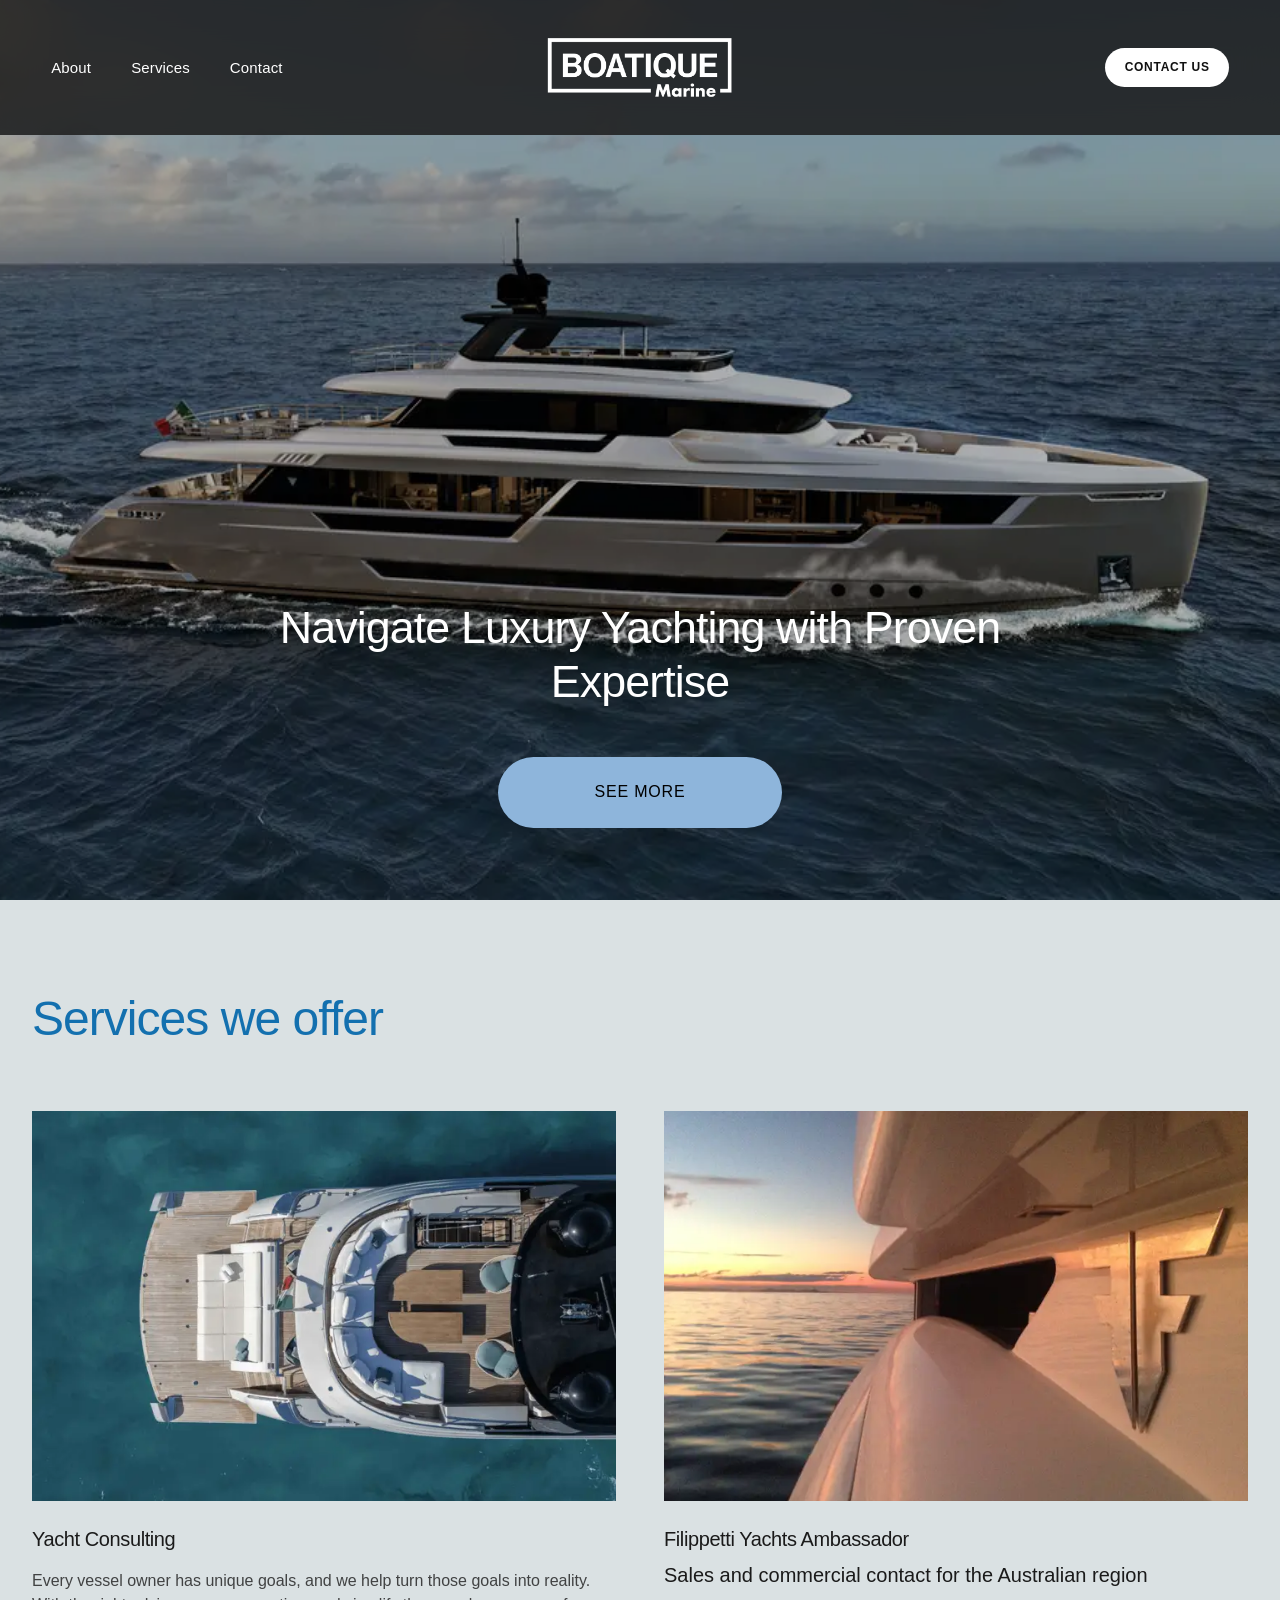
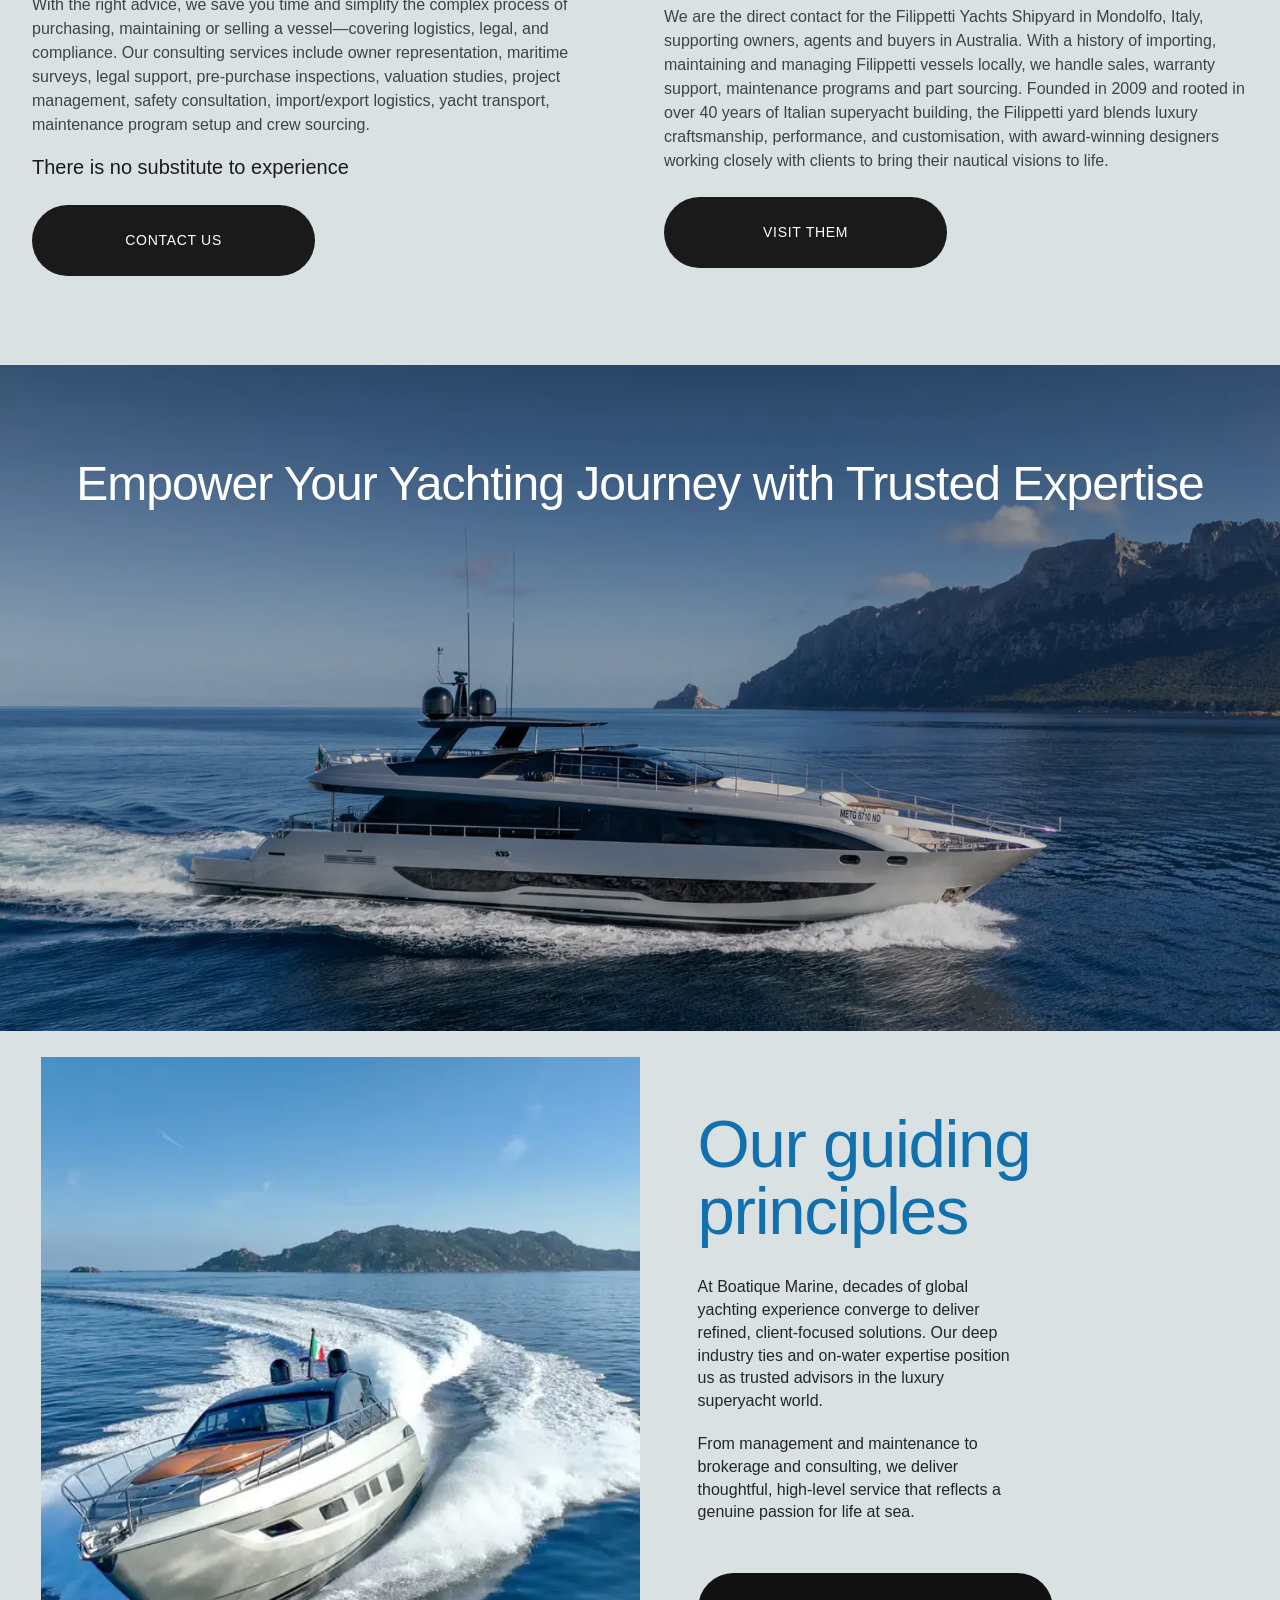
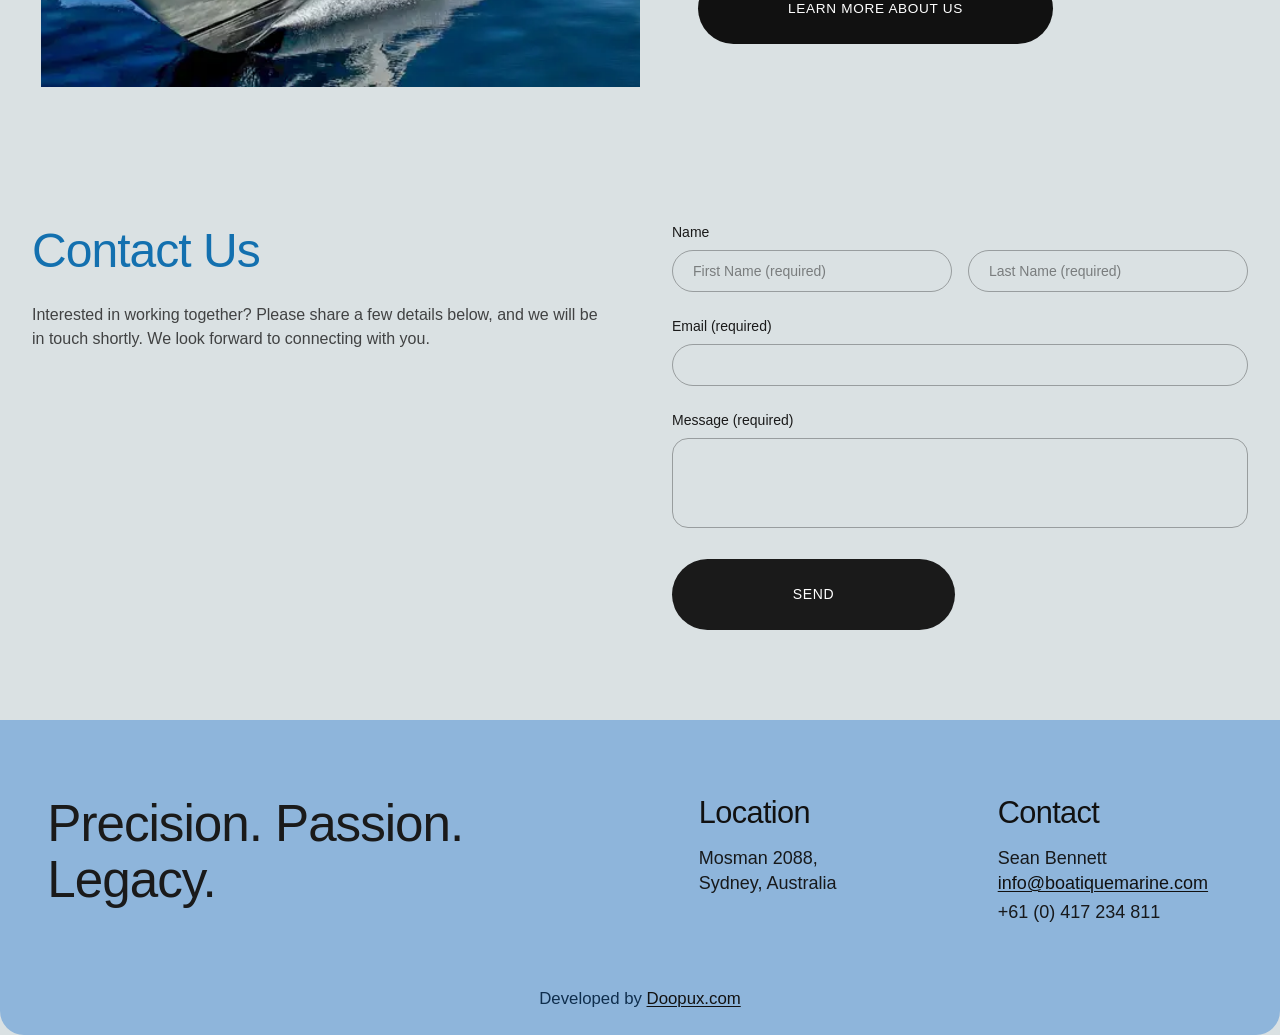
==== index.html @ 4e5f5778 "Remove hero captions track and image border radius" ====
<!DOCTYPE html>
<html lang="en">

<head>
  <meta charset="UTF-8">
  <meta name="viewport" content="width=device-width, initial-scale=1.0">
  <title>Boatique Marine</title>
  <meta name="description" content="Boatique Marine offers yacht consulting, management and Filippetti Yachts representation across Australia.">
  <link rel="icon" type="image/webp" href="./images/favicon.webp">
  <link rel="preload" as="image" type="image/webp" href="./images/hero-placeholder-e36-960.webp"
    imagesrcset="./images/hero-placeholder-e36-960.webp 960w, ./images/hero-placeholder-e36-1600.webp 1600w"
    imagesizes="100vw">
  <link rel="stylesheet" href="./css/styles.css">
</head>

<body>
  <!-- Navbar -->
  <nav class="navbar" id="navbar">
    <div class="navbar-inner">
      <div class="nav-links">
        <a href="./about.html" class="nav-link" data-page="about">About</a>
        <a href="./services.html" class="nav-link" data-page="services">Services</a>
        <a href="./contact.html" class="nav-link" data-page="contact">Contact</a>
      </div>
      <a href="./index.html" class="logo-box flex-shrink-0">
        <img src="./images/logo-white.webp" alt="Boatique Marine" class="logo-img" width="648" height="225"
          decoding="async">
      </a>
      <div class="nav-actions">
        <a href="./contact.html" class="nav-cta">Contact Us</a>
      </div>
      <button class="mobile-menu-btn" id="mobile-menu-btn" aria-label="Open Menu">
        <div class="burger-box">
          <div class="burger-inner">
            <span class="burger-line top"></span>
            <span class="burger-line bottom"></span>
          </div>
        </div>
      </button>
    </div>
  </nav>

  <!-- Full Screen Mobile Menu -->
  <div class="mobile-nav" id="mobile-nav">
    <div class="mobile-nav-content">
      <a href="./about.html" class="mobile-nav-link" data-page="about">About</a>
      <a href="./services.html" class="mobile-nav-link" data-page="services">Services</a>
      <a href="./contact.html" class="mobile-nav-link" data-page="contact">Contact</a>
    </div>
  </div>

  <main>
    <!-- Hero Section with Video Background -->
    <section class="hero">
      <div class="hero-video-container" id="hero-bg">
        <video autoplay muted loop playsinline preload="none" poster="./images/hero-placeholder-e36-960.webp">
          <source data-src="./images/sydneyharbour-mobile.mp4" type="video/mp4" media="(max-width: 767px)">
          <source data-src="./images/sydneyharbour-desktop.mp4" type="video/mp4">
        </video>
        <img src="./images/hero-placeholder-e36-960.webp"
          srcset="./images/hero-placeholder-e36-960.webp 960w, ./images/hero-placeholder-e36-1600.webp 1600w"
          sizes="100vw" alt="Luxury Yacht" class="hero-fallback-img" width="1600" height="1032" loading="eager"
          fetchpriority="high">
        <div class="hero-overlay"></div>
      </div>
      <div class="hero-content">
        <h1 class="hero-title" id="hero-title">Navigate Luxury Yachting with Proven Expertise</h1>
        <a href="#services" class="hero-btn" id="hero-btn">See More</a>
      </div>
    </section>

    <!-- Services Section -->
    <section id="services" class="section bg-white">
      <div class="container">
        <div class="animate-on-scroll" data-animate="fade-in-up">
          <h2 class="text-3xl md:text-4xl lg:text-5xl text-blue mb-12 md:mb-16">Services we offer</h2>
        </div>

        <div class="grid-2 md:grid-cols-2 gap-8 md:gap-12">
          <!-- Yacht Consulting -->
          <div class="animate-on-scroll" data-animate="slide-in-left" data-delay="100">
            <div class="group">
              <div class="group-img mb-6">
                <img src="./images/yacht-aerial-700.webp"
                  srcset="./images/yacht-aerial-700.webp 700w, ./images/yacht-aerial-1200.webp 1200w"
                  sizes="(min-width: 768px) 46vw, 92vw" alt="Yacht Consulting" class="aspect-locked" width="1200"
                  height="874" loading="lazy" decoding="async">
              </div>
              <h3 class="text-xl md:text-2xl text-dark mb-4">Yacht Consulting</h3>
              <p class="text-dark-80 text-sm md:text-base leading-relaxed">
                Every vessel owner has unique goals, and we help turn those goals into reality.
                With the right advice, we save you time and simplify the complex process of
                purchasing, maintaining or selling a vessel—covering logistics, legal, and compliance.
                Our consulting services include owner representation, maritime surveys, legal support,
                pre-purchase inspections, valuation studies, project management, safety consultation,
                import/export logistics, yacht transport, maintenance program setup and crew sourcing.
              </p>
              <p class="mt-4 text-lg md:text-xl font-normal text-dark">There is no substitute to experience</p>
              <a href="./contact.html" class="btn mt-6">Contact Us</a>
            </div>
          </div>

          <!-- Filippetti Yachts -->
          <div class="animate-on-scroll" data-animate="slide-in-right" data-delay="200">
            <div class="group">
              <div class="group-img mb-6">
                <img src="./images/filippetti-ambassador-700.webp"
                  srcset="./images/filippetti-ambassador-700.webp 700w, ./images/filippetti-ambassador-1200.webp 1200w"
                  sizes="(min-width: 768px) 46vw, 92vw" alt="Filippetti Yachts" class="aspect-locked" width="1200"
                  height="900" loading="lazy" decoding="async">
              </div>
              <h3 class="text-xl md:text-2xl text-dark mb-2">Filippetti Yachts Ambassador</h3>
              <p class="text-lg md:text-xl font-normal text-dark mb-4">Sales and commercial contact for the Australian
                region</p>
              <p class="text-dark-80 text-sm md:text-base leading-relaxed">
                We are the direct contact for the Filippetti Yachts Shipyard in Mondolfo, Italy,
                supporting owners, agents and buyers in Australia. With a history of importing,
                maintaining and managing Filippetti vessels locally, we handle sales, warranty support,
                maintenance programs and part sourcing. Founded in 2009 and rooted in over 40 years
                of Italian superyacht building, the Filippetti yard blends luxury craftsmanship,
                performance, and customisation, with award-winning designers working closely with
                clients to bring their nautical visions to life.
              </p>
              <a href="https://filippettiyachts.com/" target="_blank" rel="noopener noreferrer" class="btn mt-6">Visit
                Them</a>
            </div>
          </div>
        </div>
      </div>
    </section>

    <!-- Empower Section -->
    <section class="section-empower">
      <div class="absolute inset-0">
        <img src="./images/empower-yacht-900.webp"
          srcset="./images/empower-yacht-900.webp 900w, ./images/empower-yacht-1600.webp 1600w"
          sizes="100vw" alt="Yacht Cruising" class="w-full h-full img-cover" width="1600" height="1200"
          loading="lazy" decoding="async">
        <div class="absolute inset-0 hero-overlay-light"></div>
      </div>
      <div class="relative z-10 flex items-center justify-center px-4">
        <div class="animate-on-scroll" data-animate="fade-in">
          <h2 class="text-white text-2xl md:text-4xl lg:text-5xl font-medium text-center tracking-tight">Empower Your
            Yachting Journey with Trusted Expertise</h2>
        </div>
      </div>
    </section>

    <!-- Guiding Principles Section -->
    <section class="section-split">
      <!-- Left: Image fills the left half edge-to-edge -->
      <div class="split-img animate-on-scroll" data-animate="slide-in-left">
        <img src="./images/guiding-val-800.webp"
          srcset="./images/guiding-val-800.webp 800w, ./images/guiding-val-1400.webp 1400w"
          sizes="(min-width: 1024px) 50vw, 100vw" alt="Our Guiding Principles" width="1400" height="933"
          loading="lazy" decoding="async">
      </div>

      <!-- Right: Text Content -->
      <div class="split-content animate-on-scroll" data-animate="slide-in-right" data-delay="100">
        <h2 class="split-heading text-blue">Our guiding<br> principles</h2>
        <p class="split-body">
          At Boatique Marine, decades of global yachting experience converge to deliver
          refined, client-focused solutions. Our deep industry ties and on-water expertise
          position us as trusted advisors in the luxury superyacht world.
        </p>
        <p class="split-body">
          From management and maintenance to brokerage and consulting, we deliver thoughtful,
          high-level service that reflects a genuine passion for life at sea.
        </p>
        <a href="./about.html" class="btn-pill" aria-label="Learn more about Boatique Marine">LEARN MORE ABOUT US</a>
      </div>
    </section>

    <!-- Contact Section -->
    <section class="section bg-white">
      <div class="container">
        <div class="grid-2 md:grid-cols-2 gap-8 md:gap-16">
          <div class="animate-on-scroll" data-animate="slide-in-left">
            <div>
              <h2 class="text-3xl md:text-4xl lg:text-5xl text-blue mb-6">Contact Us</h2>
              <p class="text-dark-80 text-sm md:text-base leading-relaxed">
                Interested in working together? Please share a few details below, and we will
                be in touch shortly. We look forward to connecting with you.
              </p>
            </div>
          </div>

          <div class="animate-on-scroll" data-animate="slide-in-right" data-delay="100">
            <form action="https://submit-form.com/A84xqqQsT" class="space-y-6">
              <div>
                <label class="block text-sm text-dark mb-2">Name</label>
                <div class="grid grid-cols-2 gap-4">
                  <label for="index-first-name" class="sr-only">First name</label>
                  <input id="index-first-name" type="text" name="firstName" placeholder="First Name (required)"
                    required class="form-input">
                  <label for="index-last-name" class="sr-only">Last name</label>
                  <input id="index-last-name" type="text" name="lastName" placeholder="Last Name (required)" required
                    class="form-input">
                </div>
              </div>

              <div>
                <label for="index-email" class="block text-sm text-dark mb-2">Email (required)</label>
                <input id="index-email" type="email" name="email" required class="form-input">
              </div>

              <div>
                <label for="index-message" class="block text-sm text-dark mb-2">Message (required)</label>
                <textarea id="index-message" name="message" required rows="4" class="form-textarea"></textarea>
              </div>

              <button type="submit" class="btn">Send</button>
            </form>
          </div>
        </div>
      </div>
    </section>
  </main>

  <!-- Footer -->
  <footer class="footer">
    <div class="container">
      <div class="grid-2 md:grid-cols-3 gap-8 md:gap-12">
        <div class="animate-on-scroll" data-animate="fade-in-up">
          <h3 class="footer-tagline">Precision. Passion. Legacy.</h3>
        </div>
        <div class="animate-on-scroll" data-animate="fade-in-up" data-delay="100">
          <h4 class="footer-heading">Location</h4>
          <p class="footer-text">Mosman 2088,<br>Sydney, Australia</p>
        </div>
        <div class="animate-on-scroll" data-animate="fade-in-up" data-delay="200">
          <h4 class="footer-heading">Contact</h4>
          <div class="footer-text">
            <p>Sean Bennett</p>
            <a href="mailto:info@boatiquemarine.com" class="footer-link">info@boatiquemarine.com</a>
            <p class="mt-1">+61 (0) 417 234 811</p>
          </div>
        </div>
      </div>
      <div class="footer-bottom">
        <p class="text-sm text-dark-60">Developed by <a href="https://doopux.com" target="_blank"
            rel="noopener noreferrer" class="footer-link">Doopux.com</a></p>
      </div>
    </div>
  </footer>

  <script src="./js/main.js"></script>
</body>

</html>
---- css/styles.css ----
/* ========================================
   Boatique Marine - Static Site Styles
   ======================================== */

:root {
  --color-primary: #1370af;
  --color-accent: #8eb5db;
  --color-light: #dae0e2;
  --color-dark: #1a1a1a;
  --color-white: #ffffff;
  --navbar-height: clamp(78px, 11vw, 135px);
  --section-space-y: clamp(52px, 7vw, 104px);
  --section-space-y-tight: clamp(34px, 4.4vw, 64px);
  --media-radius: clamp(14px, 2vw, 26px);
  --btn-height: 4.45rem;
  --btn-height-mobile: 3.35rem;
  --btn-padding-x: 5.65rem;
  --btn-padding-x-mobile: 2.6rem;
  --btn-min-width: 17.7rem;
  --btn-min-width-mobile: 12.5rem;
  --font-heading: "Avenir Next", "Segoe UI", "Helvetica Neue", Arial, sans-serif;
  --font-body: "Avenir Next", "Segoe UI", "Helvetica Neue", Arial, sans-serif;
}

*, *::before, *::after {
  margin: 0;
  padding: 0;
  box-sizing: border-box;
}

html {
  scroll-behavior: smooth;
  overflow-x: hidden;
}

body {
  font-family: var(--font-body);
  font-weight: 400;
  line-height: 1.5em;
  color: var(--color-dark);
  background-color: #DAE1E3;
  -webkit-font-smoothing: antialiased;
  -moz-osx-font-smoothing: grayscale;
  max-width: 100%;
  overflow-x: hidden;
}

body.menu-open {
  overflow: hidden;
}

@supports (overflow: clip) {
  html,
  body {
    overflow-x: clip;
  }
}

h1, h2, h3, h4, h5, h6 {
  font-family: var(--font-heading);
  font-weight: 500;
  letter-spacing: -0.02em;
  line-height: 1.2em;
  color: var(--color-primary);
}

img {
  max-width: 100%;
  display: block;
  border-radius: 0 !important;
}

a {
  text-decoration: none;
  color: inherit;
}

button {
  font-family: inherit;
}

/* ========================================
   Container & Layout Utilities
   ======================================== */

.container {
  max-width: 1440px;
  margin-left: auto;
  margin-right: auto;
  padding-left: 1rem;
  padding-right: 1rem;
}

.flex { display: flex; }
.inline-flex { display: inline-flex; }
.grid { display: grid; }
.block { display: block; }
.inline-block { display: inline-block; }
.hidden { display: none; }
.sr-only {
  position: absolute;
  width: 1px;
  height: 1px;
  padding: 0;
  margin: -1px;
  overflow: hidden;
  clip: rect(0, 0, 0, 0);
  white-space: nowrap;
  border: 0;
}

.flex-col { flex-direction: column; }
.items-center { align-items: center; }
.items-start { align-items: flex-start; }
.justify-center { justify-content: center; }
.justify-between { justify-content: space-between; }
.flex-shrink-0 { flex-shrink: 0; }

.h-full { height: 100%; }
.h-screen { height: 100vh; }
.w-full { width: 100%; }
.h-80 { height: clamp(14rem, 52vw, 20rem); }
.h-96 { height: clamp(16rem, 60vw, 24rem); }

.relative { position: relative; }
.absolute { position: absolute; }
.fixed { position: fixed; }
.inset-0 { top: 0; right: 0; bottom: 0; left: 0; }
.top-0 { top: 0; }
.left-0 { left: 0; }
.right-0 { right: 0; }
.z-10 { z-index: 10; }
.z-50 { z-index: 50; }
.z-100 { z-index: 100; }

.overflow-hidden { overflow: hidden; }

/* ========================================
   Typography Utilities
   ======================================== */

.text-center { text-align: center; }
.text-right { text-align: right; }

.text-white { color: #ffffff; }
.text-dark { color: #1a1a1a; }
.text-blue { color: #1370af; }
.text-dark-80 { color: rgba(26, 26, 26, 0.8); }
.text-dark-60 { color: rgba(26, 26, 26, 0.6); }

.font-body { font-family: var(--font-body); }
.font-heading { font-family: var(--font-heading); }

.font-light { font-weight: 300; }
.font-normal { font-weight: 400; }
.font-medium { font-weight: 500; }
.font-bold { font-weight: 700; }

.text-xs { font-size: 0.75rem; line-height: 1rem; }
.text-sm { font-size: 0.875rem; line-height: 1.25rem; }
.text-base { font-size: 1rem; line-height: 1.5rem; }
.text-lg { font-size: 1.125rem; line-height: 1.75rem; }
.text-xl { font-size: 1.25rem; line-height: 1.75rem; }
.text-2xl { font-size: 1.5rem; line-height: 2rem; }
.text-3xl { font-size: 1.75rem; line-height: 2.25rem; }
.text-4xl { font-size: 2rem; line-height: 2.5rem; }
.text-5xl { font-size: 2.5rem; line-height: 1.2; }

.tracking-tight { letter-spacing: -0.02em; }
.tracking-wide { letter-spacing: 0.025em; }
.tracking-wider { letter-spacing: 0.05em; }
.tracking-widest { letter-spacing: 0.1em; }

.leading-tight { line-height: 1.2em; }
.leading-normal { line-height: 1.5em; }
.leading-relaxed { line-height: 1.625; }

.uppercase { text-transform: uppercase; }

/* ========================================
   Spacing Utilities
   ======================================== */

.gap-2 { gap: 0.5rem; }
.gap-4 { gap: 1rem; }
.gap-8 { gap: 2rem; }
.gap-12 { gap: 3rem; }
.gap-16 { gap: 4rem; }

.mb-2 { margin-bottom: 0.5rem; }
.mb-4 { margin-bottom: 1rem; }
.mb-6 { margin-bottom: 1.5rem; }
.mb-8 { margin-bottom: 2rem; }
.mb-12 { margin-bottom: 3rem; }
.mt-1 { margin-top: 0.25rem; }
.mt-4 { margin-top: 1rem; }
.mt-6 { margin-top: 1.5rem; }
.mt-8 { margin-top: 2rem; }
.mt-12 { margin-top: 3rem; }

.pt-8 { padding-top: 2rem; }
.pt-20 { padding-top: 5rem; }
.py-2 { padding-top: 0.5rem; padding-bottom: 0.5rem; }
.py-3 { padding-top: 0.75rem; padding-bottom: 0.75rem; }
.py-4 { padding-top: 1rem; padding-bottom: 1rem; }
.py-12 { padding-top: 3rem; padding-bottom: 3rem; }
.py-16 { padding-top: 4rem; padding-bottom: 4rem; }
.py-24 { padding-top: 6rem; padding-bottom: 6rem; }
.px-4 { padding-left: 1rem; padding-right: 1rem; }
.px-10 { padding-left: 2.5rem; padding-right: 2.5rem; }

.space-y-4 > * + * { margin-top: 1rem; }
.space-y-6 > * + * { margin-top: 1.5rem; }

/* ========================================
   Background & Border Utilities
   ======================================== */

.bg-transparent { background-color: transparent; }
.bg-black { background-color: #000000; }
.bg-dark { background-color: #1a1a1a; }
.bg-white { background-color: #DAE1E3; }
.bg-light { background-color: #DAE1E3; }
.bg-accent { background-color: #8eb5db; }

.border { border-width: 1px; }
.border-2 { border-width: 2px; }
.border-t { border-top-width: 1px; }
.border-white { border-color: #ffffff; }
.border-dark { border-color: #1a1a1a; }
.border-dark-10 { border-color: rgba(26, 26, 26, 0.1); }
.border-dark-30 { border-color: rgba(26, 26, 26, 0.3); }

.rounded-full { border-radius: 9999px; }
.rounded-lg { border-radius: 6.4px; }
.rounded-2xl { border-radius: 1rem; }

/* ========================================
   Shadow Utilities
   ======================================== */

.shadow-sm {
  box-shadow: 0 1px 2px 0 rgba(0, 0, 0, 0.05);
}

.shadow {
  box-shadow: 0 1px 3px 0 rgba(0, 0, 0, 0.1), 0 1px 2px -1px rgba(0, 0, 0, 0.1);
}

/* ========================================
   Transition Utilities
   ======================================== */

.transition-all { transition-property: all; }
.transition-colors { transition-property: color, background-color, border-color; }
.transition-transform { transition-property: transform; }

.duration-300 { transition-duration: 300ms; }
.duration-500 { transition-duration: 500ms; }
.duration-700 { transition-duration: 700ms; }
.duration-1000 { transition-duration: 1000ms; }

.ease-out { transition-timing-function: ease-out; }

/* ========================================
   NAVBAR - DARK THEME
   ======================================== */

.navbar {
  position: fixed;
  top: 0;
  left: 0;
  right: 0;
  z-index: 100;
  height: var(--navbar-height);
  background-color: transparent;
  transition: background-color 300ms ease-in-out, padding 140ms ease-in-out, backdrop-filter 300ms ease-in-out;
}

.navbar.scrolled {
  background-color: rgba(26, 26, 26, 0.85);
  backdrop-filter: blur(20px);
  -webkit-backdrop-filter: blur(20px);
}

/* Logo image */
.logo-box {
  display: flex;
  align-items: center;
  text-decoration: none;
}

.logo-img {
  height: 45px;
  width: auto;
  display: block;
}

.navbar .nav-link {
  color: #ffffff;
}

.navbar .mobile-menu-btn {
  color: #ffffff;
}

/* Hamburger lines - always white on dark navbar */
.navbar .burger-line {
  background-color: #ffffff;
}

/* Active link underline */
.nav-link::after {
  background-color: #ffffff;
}

.navbar-inner {
  display: flex;
  align-items: center;
  justify-content: space-between;
  height: 100%;
  padding: 0 clamp(1rem, 3vw, 2rem);
  position: relative;
}

/* Desktop Navigation */
.nav-links {
  display: none;
  align-items: center;
  gap: 2.5rem;
}

.nav-link {
  font-family: var(--font-body);
  font-size: 0.9375rem;
  font-weight: 400;
  letter-spacing: 0.01em;
  color: inherit;
  transition: opacity 0.2s ease;
  padding: 0.5rem 0;
  position: relative;
}

.nav-link::after {
  content: '';
  position: absolute;
  bottom: 0;
  left: 0;
  width: 100%;
  height: 1px;
  background-color: currentColor;
  transform: scaleX(0);
  transition: transform 0.3s cubic-bezier(0.4, 0, 0.2, 1);
}

.nav-link:hover {
  opacity: 0.7;
}

.nav-link:hover::after {
  transform: scaleX(1);
}

.nav-link.active::after {
  transform: scaleX(1);
}

.nav-spacer {
  display: none;
  width: 8rem;
}

.nav-actions {
  display: none;
  align-items: center;
  justify-content: flex-end;
}

.nav-cta {
  display: inline-flex;
  align-items: center;
  justify-content: center;
  min-height: 2.4rem;
  padding: 0 1.2rem;
  border-radius: 9999px;
  background-color: #ffffff;
  color: #111111;
  font-family: var(--font-body);
  font-size: 0.75rem;
  font-weight: 700;
  letter-spacing: 0.06em;
  line-height: 1;
  text-transform: uppercase;
  white-space: nowrap;
  transition: background-color 0.2s ease, color 0.2s ease, transform 0.2s ease;
}

.nav-cta:hover {
  background-color: var(--color-accent);
  color: #111111;
  transform: translateY(-1px);
}

/* Logo */
.logo-box {
  display: flex;
  align-items: center;
  text-decoration: none;
  position: absolute;
  left: 50%;
  transform: translateX(-50%);
}

.logo-img {
  height: clamp(38px, 6.25vw, 58px);
  width: auto;
  display: block;
  transition: height 300ms ease;
}

/* Mobile Menu Button - Double Line Hamburger */
.mobile-menu-btn {
  display: flex;
  align-items: center;
  justify-content: center;
  background: none;
  border: none;
  width: 44px;
  height: 44px;
  padding: 0;
  cursor: pointer;
  position: relative;
  z-index: 101;
}

.burger-box {
  position: relative;
  width: 24px;
  height: 24px;
}

.burger-inner {
  position: absolute;
  width: 100%;
  height: 100%;
}

.burger-line {
  position: absolute;
  display: block;
  left: 0;
  width: 100%;
  height: 2px;
  background-color: currentColor;
  transition: transform 250ms cubic-bezier(0.2, 0.6, 0.3, 1), 
              opacity 250ms cubic-bezier(0.2, 0.6, 0.3, 1);
}

.burger-line.top {
  top: 50%;
  transform: translateY(-5.5px);
}

.burger-line.bottom {
  top: 50%;
  transform: translateY(3.5px);
}

/* Hamburger Animation to X */
.mobile-menu-btn.open .burger-line.top {
  transform: translateY(-1px) rotate(45deg);
}

.mobile-menu-btn.open .burger-line.bottom {
  transform: translateY(-1px) rotate(-45deg);
}

/* Full Screen Mobile Menu - DARK OVERLAY */
.mobile-nav {
  position: fixed;
  top: 0;
  left: 0;
  right: 0;
  bottom: 0;
  background-color: rgba(26, 26, 26, 0.98);
  backdrop-filter: blur(10px);
  -webkit-backdrop-filter: blur(10px);
  z-index: 99;
  display: flex;
  flex-direction: column;
  align-items: center;
  justify-content: center;
  opacity: 0;
  visibility: hidden;
  transition: opacity 400ms cubic-bezier(0.4, 0, 0.2, 1),
              visibility 400ms cubic-bezier(0.4, 0, 0.2, 1);
}

.mobile-nav.open {
  opacity: 1;
  visibility: visible;
}

.mobile-nav-content {
  display: flex;
  flex-direction: column;
  align-items: center;
  gap: 2rem;
  transform: translateY(20px);
  transition: transform 400ms cubic-bezier(0.4, 0, 0.2, 1);
}

.mobile-nav.open .mobile-nav-content {
  transform: translateY(0);
}

.mobile-nav a {
  font-family: var(--font-heading);
  font-size: 2rem;
  font-weight: 500;
  color: #ffffff;
  text-decoration: none;
  position: relative;
  opacity: 0.8;
  transition: opacity 0.2s ease;
}

.mobile-nav a:hover {
  opacity: 1;
}

.mobile-nav a.active {
  opacity: 1;
  color: #8eb5db;
}

/* ========================================
   Hero with Video Background
   ======================================== */

.hero {
  position: relative;
  min-height: 520px;
  height: 100svh;
  width: 100%;
  overflow: hidden;
  display: flex;
  flex-direction: column;
  align-items: center;
  justify-content: flex-end;
  padding-bottom: clamp(2.5rem, 8vh, 6rem);
}

.hero-video-container {
  position: absolute;
  inset: 0;
  transform: scale(1.1);
  transition: transform 2000ms ease;
}

.hero-video-container.loaded {
  transform: scale(1);
}

.hero-video-container video {
  width: 100%;
  height: 100%;
  object-fit: cover;
}

.hero-video-container .hero-fallback-img {
  width: 100%;
  height: 100%;
  object-fit: cover;
  display: none;
}

/* Fallback for browsers that don't support video */
.hero-video-container video:not([src]) + .hero-fallback-img,
.hero-video-container video[src=""] + .hero-fallback-img {
  display: block;
}

.hero-overlay {
  position: absolute;
  inset: 0;
  background-color: rgba(0, 0, 0, 0.3);
  z-index: 1;
}

.hero-overlay-light {
  background-color: rgba(0, 0, 0, 0.2);
}

.hero-content {
  position: relative;
  z-index: 10;
  text-align: center;
  padding-left: 1rem;
  padding-right: 1rem;
  max-width: min(1280px, 100%);
  margin: 0 auto;
}

.hero-title {
  font-family: var(--font-heading);
  font-weight: 500;
  letter-spacing: -0.02em;
  line-height: 1.2em;
  color: #ffffff;
  font-size: clamp(1.95rem, 6.75vw, 3.5rem);
  text-align: center;
  max-width: 900px;
  margin: 0 auto;
  opacity: 0;
  transform: translateY(2rem);
  transition: all 1s ease;
  padding: 0 0.75rem;
}

.hero-title.loaded {
  opacity: 1;
  transform: translateY(0);
}

.hero-btn {
  margin-top: clamp(1.75rem, 4.5vw, 3rem);
  display: inline-flex;
  align-items: center;
  justify-content: center;
  min-height: var(--btn-height);
  padding: 0 var(--btn-padding-x);
  background-color: var(--color-accent);
  color: #000000;
  font-family: var(--font-body);
  font-size: 0.875rem;
  font-weight: 400;
  letter-spacing: 0.05em;
  text-transform: uppercase;
  border-radius: 9999px;
  border: none;
  cursor: pointer;
  opacity: 0;
  transform: translateY(2rem);
  transition: all 0.5s ease;
  transition-delay: 500ms;
  text-decoration: none;
  min-width: var(--btn-min-width);
  line-height: 1;
  white-space: nowrap;
}

.hero-btn.loaded {
  opacity: 1;
  transform: translateY(0);
}

.hero-btn:hover {
  background-color: #333333;
  transform: scale(1.02);
}

/* ========================================
   Buttons
   ======================================== */

/* ========================================
   Buttons - Pill Style
   ======================================== */

.btn {
  display: inline-flex;
  align-items: center;
  justify-content: center;
  min-height: var(--btn-height);
  padding: 0 var(--btn-padding-x);
  background-color: #1a1a1a;
  color: #ffffff;
  font-family: var(--font-body);
  font-size: 0.875rem;
  font-weight: 400;
  text-transform: uppercase;
  letter-spacing: 0.05em;
  border-radius: 9999px;
  border: none;
  cursor: pointer;
  transition: all 0.3s ease;
  text-align: center;
  min-width: var(--btn-min-width);
  line-height: 1;
  white-space: nowrap;
}

.btn:hover {
  background-color: #333333;
  transform: scale(1.02);
}

.btn-accent {
  background-color: #8eb5db;
  color: #1a1a1a;
}

.btn-accent:hover {
  background-color: #7da5cc;
}

/* ========================================
   Sections & Grids
   ======================================== */

.section {
  padding-top: var(--section-space-y);
  padding-bottom: var(--section-space-y);
  background-color: #DAE1E3;
  overflow-x: clip;
}

.section-empower {
  position: relative;
  min-height: 420px;
  height: clamp(420px, 68vh, 760px);
  overflow: hidden;
  display: flex;
  align-items: flex-start;
  justify-content: center;
  padding-top: clamp(72px, 10vh, 120px);
}

/* ========================================
   Split Layout - Guiding Principles
   ======================================== */

.section-split {
  display: flex;
  flex-direction: column;
  gap: clamp(1.2rem, 3vw, 2.2rem);
  max-width: 1700px;
  margin: 0 auto;
  padding: clamp(1.1rem, 2vw, 1.8rem) clamp(1rem, 3.2vw, 3.75rem) clamp(1.6rem, 3.5vw, 3rem);
  background-color: #DAE1E3;
}

.split-img {
  position: relative;
  overflow: hidden;
  width: 100%;
  height: clamp(280px, 62vw, 620px);
}

.split-img img {
  position: static;
  width: 100%;
  height: 100%;
  object-fit: cover;
}

.split-content {
  display: flex;
  flex-direction: column;
  justify-content: center;
  padding: 0.5rem 0 0;
  background-color: #DAE1E3;
}

.split-heading {
  font-family: var(--font-heading);
  font-size: clamp(2.15rem, 5.25vw, 4.4rem);
  font-weight: 500;
  line-height: 1;
  letter-spacing: -0.02em;
  color: var(--color-primary);
  margin-bottom: clamp(1rem, 2.5vw, 2rem);
}

.split-body {
  font-size: clamp(1rem, 1.02vw, 1.4rem);
  line-height: 1.42;
  color: rgba(17, 17, 17, 0.9);
  margin-bottom: clamp(0.95rem, 1.6vw, 1.5rem);
  max-width: 36ch;
}

.btn-pill {
  display: inline-flex;
  align-items: center;
  justify-content: center;
  align-self: flex-start;
  margin-top: clamp(1.1rem, 2.2vw, 2.2rem);
  min-height: var(--btn-height);
  padding: 0 var(--btn-padding-x);
  background-color: #111111;
  color: #ffffff;
  font-family: var(--font-body);
  font-size: clamp(0.85rem, 0.72vw, 1.05rem);
  font-weight: 500;
  letter-spacing: 0.05em;
  text-transform: uppercase;
  border-radius: 9999px;
  text-decoration: none;
  transition: background-color 0.2s ease;
  line-height: 1;
  white-space: nowrap;
  min-width: var(--btn-min-width);
}

.btn-pill:hover {
  background-color: #333333;
}

.grid-2 {
  display: grid;
  grid-template-columns: 1fr;
  gap: clamp(1.25rem, 3vw, 2.5rem);
}

.grid-cols-2 {
  grid-template-columns: 1fr 1fr;
}

.img-cover {
  width: 100%;
  object-fit: cover;
}

.square-mask {
  width: 100%;
  aspect-ratio: 1 / 1;
}

.square-mask-img {
  width: 100%;
  height: 100%;
  object-fit: cover;
}

.aspect-locked {
  aspect-ratio: 3 / 2;
  width: 100%;
  height: auto;
  object-fit: cover;
}

.group-img {
  overflow: hidden;
}

.group-img img {
  width: 100%;
  transition: transform 0.7s ease;
}

.group:hover .group-img img {
  transform: scale(1.05);
}

.grayscale {
  filter: grayscale(100%);
}

.max-w-4xl {
  max-width: 56rem;
}

.main-offset {
  padding-top: calc(var(--navbar-height) - clamp(6px, 1vw, 14px));
}

.main-offset .section:first-child {
  padding-top: var(--section-space-y-tight);
}

.media-mask,
.group-img,
.square-mask,
.split-img {
  border-radius: 0;
  overflow: hidden;
}

.media-mask img {
  width: 100%;
  object-fit: cover;
}

.service-row {
  align-items: start;
}

/* ========================================
   Forms
   ======================================== */

.form-input {
  width: 100%;
  padding: 0.75rem 1.25rem;
  background-color: transparent;
  border: 1px solid rgba(0, 0, 0, 0.3);
  border-radius: 9999px;
  font-size: 0.875rem;
  font-family: var(--font-body);
  font-weight: 400;
  color: #1a1a1a;
  transition: border-color 0.3s ease;
}

.form-input:focus {
  outline: none;
  border-color: #1370af;
}

.form-input::placeholder {
  color: rgba(26, 26, 26, 0.5);
}

.form-textarea {
  width: 100%;
  padding: 0.75rem 1.25rem;
  background-color: transparent;
  border: 1px solid rgba(0, 0, 0, 0.3);
  border-radius: 1rem;
  font-size: 0.875rem;
  font-family: var(--font-body);
  font-weight: 400;
  color: #1a1a1a;
  resize: none;
  transition: border-color 0.3s ease;
}

.form-textarea:focus {
  outline: none;
  border-color: #1370af;
}

.form-textarea::placeholder {
  color: rgba(26, 26, 26, 0.5);
}

.checkbox {
  width: 1rem;
  height: 1rem;
  border: 1px solid rgba(0, 0, 0, 0.3);
  border-radius: 0.25rem;
  accent-color: #1a1a1a;
}

/* ========================================
   Footer
   ======================================== */

.footer {
  background-color: #8eb5db;
  padding-top: clamp(3.5rem, 6vw, 5.75rem);
  padding-bottom: clamp(1rem, 2vw, 1.75rem);
  border-bottom-left-radius: 1.5rem;
  border-bottom-right-radius: 1.5rem;
  overflow: hidden;
}

.footer .container {
  max-width: none;
  padding-left: clamp(1.5rem, 3.7vw, 4.75rem);
  padding-right: clamp(1.5rem, 3.7vw, 4.75rem);
}

.footer .container > .grid-2 {
  gap: clamp(2rem, 4vw, 4.5rem);
}

.footer-tagline {
  font-family: var(--font-heading);
  font-size: clamp(2rem, 4vw, 3.5rem);
  font-weight: 500;
  letter-spacing: -0.02em;
  line-height: 1.08;
  color: #1a1a1a;
}

.footer-heading {
  font-family: var(--font-heading);
  font-size: clamp(1.5rem, 2.4vw, 2.1rem);
  font-weight: 500;
  letter-spacing: -0.02em;
  line-height: 1.1;
  color: #111111;
  margin-bottom: clamp(0.75rem, 1.2vw, 1.25rem);
}

.footer-text {
  font-family: var(--font-body);
  color: rgba(17, 17, 17, 0.95);
  font-size: clamp(1.125rem, 1.25vw, 1.75rem);
  line-height: 1.4;
}

.footer-link {
  color: #111111;
  text-decoration: underline;
  text-underline-offset: 0.12em;
  text-decoration-thickness: 1px;
  transition: all 0.3s ease;
}

.footer-link:hover {
  text-decoration: none;
}

.footer-bottom {
  margin-top: clamp(2.5rem, 5vw, 4.5rem);
  text-align: center;
}

.footer-bottom p {
  font-family: var(--font-body);
  font-size: clamp(1.05rem, 1vw, 1.5rem);
  line-height: 1.2;
  color: #0f2e4d;
}

.footer-bottom .footer-link {
  color: #111111;
}

@media (min-width: 900px) {
  .footer .container > .grid-2 {
    grid-template-columns: minmax(0, 1.75fr) minmax(220px, 0.7fr) minmax(220px, 0.7fr);
    column-gap: clamp(2rem, 5vw, 7rem);
    align-items: start;
  }
}

@media (max-width: 899px) {
  .footer .container > .grid-2 {
    grid-template-columns: 1fr;
    gap: 1.75rem;
  }
}

/* ========================================
   Animations
   ======================================== */

@keyframes fadeIn {
  from { opacity: 0; }
  to { opacity: 1; }
}

@keyframes fadeInUp {
  from {
    opacity: 0;
    transform: translateY(30px);
  }
  to {
    opacity: 1;
    transform: translateY(0);
  }
}

@keyframes slideInLeft {
  from {
    opacity: 0;
    transform: translateX(-50px);
  }
  to {
    opacity: 1;
    transform: translateX(0);
  }
}

@keyframes slideInRight {
  from {
    opacity: 0;
    transform: translateX(50px);
  }
  to {
    opacity: 1;
    transform: translateX(0);
  }
}

.animate-on-scroll {
  opacity: 0;
  transition: all 0.7s ease-out;
}

.animate-on-scroll[data-animate="fade-in-up"] {
  transform: translateY(30px);
}

.animate-on-scroll[data-animate="fade-in"] {
  transform: none;
}

.animate-on-scroll[data-animate="slide-in-left"] {
  transform: translateX(-50px);
}

.animate-on-scroll[data-animate="slide-in-right"] {
  transform: translateX(50px);
}

.animate-on-scroll.visible {
  opacity: 1;
  transform: none;
}

/* ========================================
   Responsive Breakpoints
   ======================================== */

@media (min-width: 768px) {
  .container {
    padding-left: 1.5rem;
    padding-right: 1.5rem;
  }

  .md\:flex { display: flex; }
  .md\:hidden { display: none; }
  .md\:block { display: block; }
  .md\:grid-cols-2 { grid-template-columns: repeat(2, 1fr); }
  .md\:grid-cols-3 { grid-template-columns: repeat(3, 1fr); }

  .md\:py-16 { padding-top: 4rem; padding-bottom: 4rem; }
  .md\:py-24 { padding-top: 6rem; padding-bottom: 6rem; }

  .md\:gap-12 { gap: 3rem; }
  .md\:gap-16 { gap: 4rem; }

  .md\:mb-16 { margin-bottom: 4rem; }
  .md\:mb-24 { margin-bottom: 6rem; }

  .md\:h-80 { height: 20rem; }
  .md\:h-96 { height: 24rem; }
  .md\:h-\[500px\] { height: 500px; }
  .md\:h-\[600px\] { height: 600px; }

  .md\:text-base { font-size: 1rem; line-height: 1.5rem; }
  .md\:text-xl { font-size: 1.25rem; line-height: 1.75rem; }
  .md\:text-3xl { font-size: 1.875rem; line-height: 2.25rem; }
  .md\:text-4xl { font-size: 2.25rem; line-height: 2.5rem; }

  .nav-links { display: flex; }
  .nav-actions { display: flex; }
  .nav-spacer { display: block; }
  .mobile-menu-btn { display: none; }

  .hero-title { font-size: 2.5rem; }
  .hero-btn { font-size: 1rem; }
  .section-empower { height: clamp(500px, 74vh, 820px); }
  .section-split {
    flex-direction: row;
    gap: clamp(2rem, 4.5vw, 5.5rem);
    align-items: center;
  }
  .split-img {
    flex: 0 0 50%;
    aspect-ratio: 0.95 / 1;
    height: auto;
    min-height: 480px;
    max-height: none;
  }
  .split-content {
    flex: 0 0 50%;
    max-width: 740px;
    padding: clamp(1.25rem, 3.5vw, 3.5rem) clamp(0.4rem, 1vw, 0.9rem) clamp(1rem, 2.75vw, 2.5rem) 0;
  }
}

@media (min-width: 768px) and (max-width: 1023px) {
  .section-split {
    flex-direction: column;
    align-items: flex-start;
  }

  .split-content {
    width: 100%;
    max-width: none;
  }

  .split-heading,
  .split-body {
    max-width: none;
  }

  .nav-links {
    gap: 1.4rem;
  }

  .nav-link {
    font-size: 0.88rem;
  }

  .nav-cta {
    min-height: 2.2rem;
    padding: 0 0.95rem;
    font-size: 0.68rem;
    letter-spacing: 0.05em;
  }
}

@media (min-width: 1024px) {
  .container {
    padding-left: 2rem;
    padding-right: 2rem;
  }

  .lg\:text-4xl { font-size: 2.25rem; line-height: 2.5rem; }
  .lg\:text-5xl { font-size: 3rem; line-height: 1.2; }

  .hero-title { font-size: 2.8rem; }
  .logo-img { height: clamp(58px, 5vw, 77px); }
  .navbar-inner { padding: 0 clamp(2rem, 4vw, 4rem); }
  .hero-btn { font-size: 1rem; }
  .split-img { min-height: 560px; }
  .service-row {
    grid-template-columns: repeat(2, minmax(0, 1fr));
  }
}

@media (max-width: 767px) {
  .btn,
  .btn-pill,
  .hero-btn {
    min-height: var(--btn-height-mobile);
    min-width: var(--btn-min-width-mobile);
    padding-left: var(--btn-padding-x-mobile);
    padding-right: var(--btn-padding-x-mobile);
  }

  .section {
    padding-top: clamp(46px, 9vw, 64px);
    padding-bottom: clamp(46px, 9vw, 64px);
  }

  .section-empower {
    height: clamp(390px, 60vh, 520px);
    min-height: 390px;
    padding-top: clamp(56px, 9vh, 84px);
  }

  .hero {
    min-height: 500px;
    padding-bottom: clamp(2rem, 8vh, 3.5rem);
  }

  .hero-content {
    padding-left: 0.85rem;
    padding-right: 0.85rem;
  }

  .hero-title {
    max-width: 24ch;
    line-height: 1.15;
  }

  .split-content {
    width: 100%;
    max-width: none;
    padding-top: 0.75rem;
  }

  .split-heading,
  .split-body {
    max-width: none;
  }

  .footer {
    padding-top: clamp(2.75rem, 9vw, 4rem);
    border-bottom-left-radius: 1rem;
    border-bottom-right-radius: 1rem;
  }

  .footer-bottom {
    margin-top: clamp(1.75rem, 6vw, 2.5rem);
  }
}

@media (max-width: 575px) {
  .grid-cols-2 {
    grid-template-columns: 1fr;
  }
}

@media (max-width: 374px) {
  :root {
    --navbar-height: 76px;
    --section-space-y-tight: 32px;
  }

  .container {
    padding-left: 0.8rem;
    padding-right: 0.8rem;
  }

  .navbar-inner {
    padding: 0 0.75rem;
  }

  .mobile-nav a {
    font-size: 1.7rem;
  }

  .hero-title {
    font-size: 1.65rem;
  }

  .text-3xl {
    font-size: 1.52rem;
    line-height: 1.95rem;
  }
}

@media (min-width: 375px) and (max-width: 430px) {
  .container {
    padding-left: 0.95rem;
    padding-right: 0.95rem;
  }

  .hero-title {
    font-size: 1.82rem;
  }

  .section {
    padding-top: clamp(44px, 8vw, 58px);
    padding-bottom: clamp(44px, 8vw, 58px);
  }
}

@media (min-width: 431px) and (max-width: 767px) {
  .container {
    padding-left: 1.05rem;
    padding-right: 1.05rem;
  }

  .hero-title {
    font-size: 2rem;
  }
}

@media (min-width: 768px) and (max-width: 1023px) {
  .service-row {
    grid-template-columns: 1fr;
    gap: clamp(1.5rem, 3vw, 2.25rem);
  }

  .service-row .square-mask {
    max-width: min(580px, 100%);
    margin-inline: auto;
    aspect-ratio: 16 / 10;
  }

  .service-row .btn {
    margin-top: 1.5rem;
  }
}

@media (min-width: 1440px) {
  .section-split {
    max-width: 1780px;
  }

  .split-content {
    padding-right: clamp(1rem, 2.5vw, 2.5rem);
  }
}

/* ========================================
   Toast Notification
   ======================================== */

.toast-container {
  position: fixed;
  bottom: 2rem;
  right: 2rem;
  z-index: 10000;
  display: flex;
  flex-direction: column;
  gap: 1rem;
  pointer-events: none;
}

.toast {
  background-color: #2e7d32;
  color: #ffffff;
  padding: 1.1rem 2.2rem;
  border-radius: 8px;
  font-family: var(--font-body);
  font-size: 0.95rem;
  font-weight: 500;
  box-shadow: 0 4px 12px rgba(0, 0, 0, 0.15);
  display: flex;
  align-items: center;
  gap: 0.75rem;
  transform: translateY(100px);
  opacity: 0;
  transition: all 0.4s cubic-bezier(0.175, 0.885, 0.32, 1.275);
  pointer-events: auto;
}

.toast.show {
  transform: translateY(0);
  opacity: 1;
}

.toast-icon {
  width: 24px;
  height: 24px;
  background-color: rgba(255, 255, 255, 0.2);
  border-radius: 50%;
  display: flex;
  align-items: center;
  justify-content: center;
}
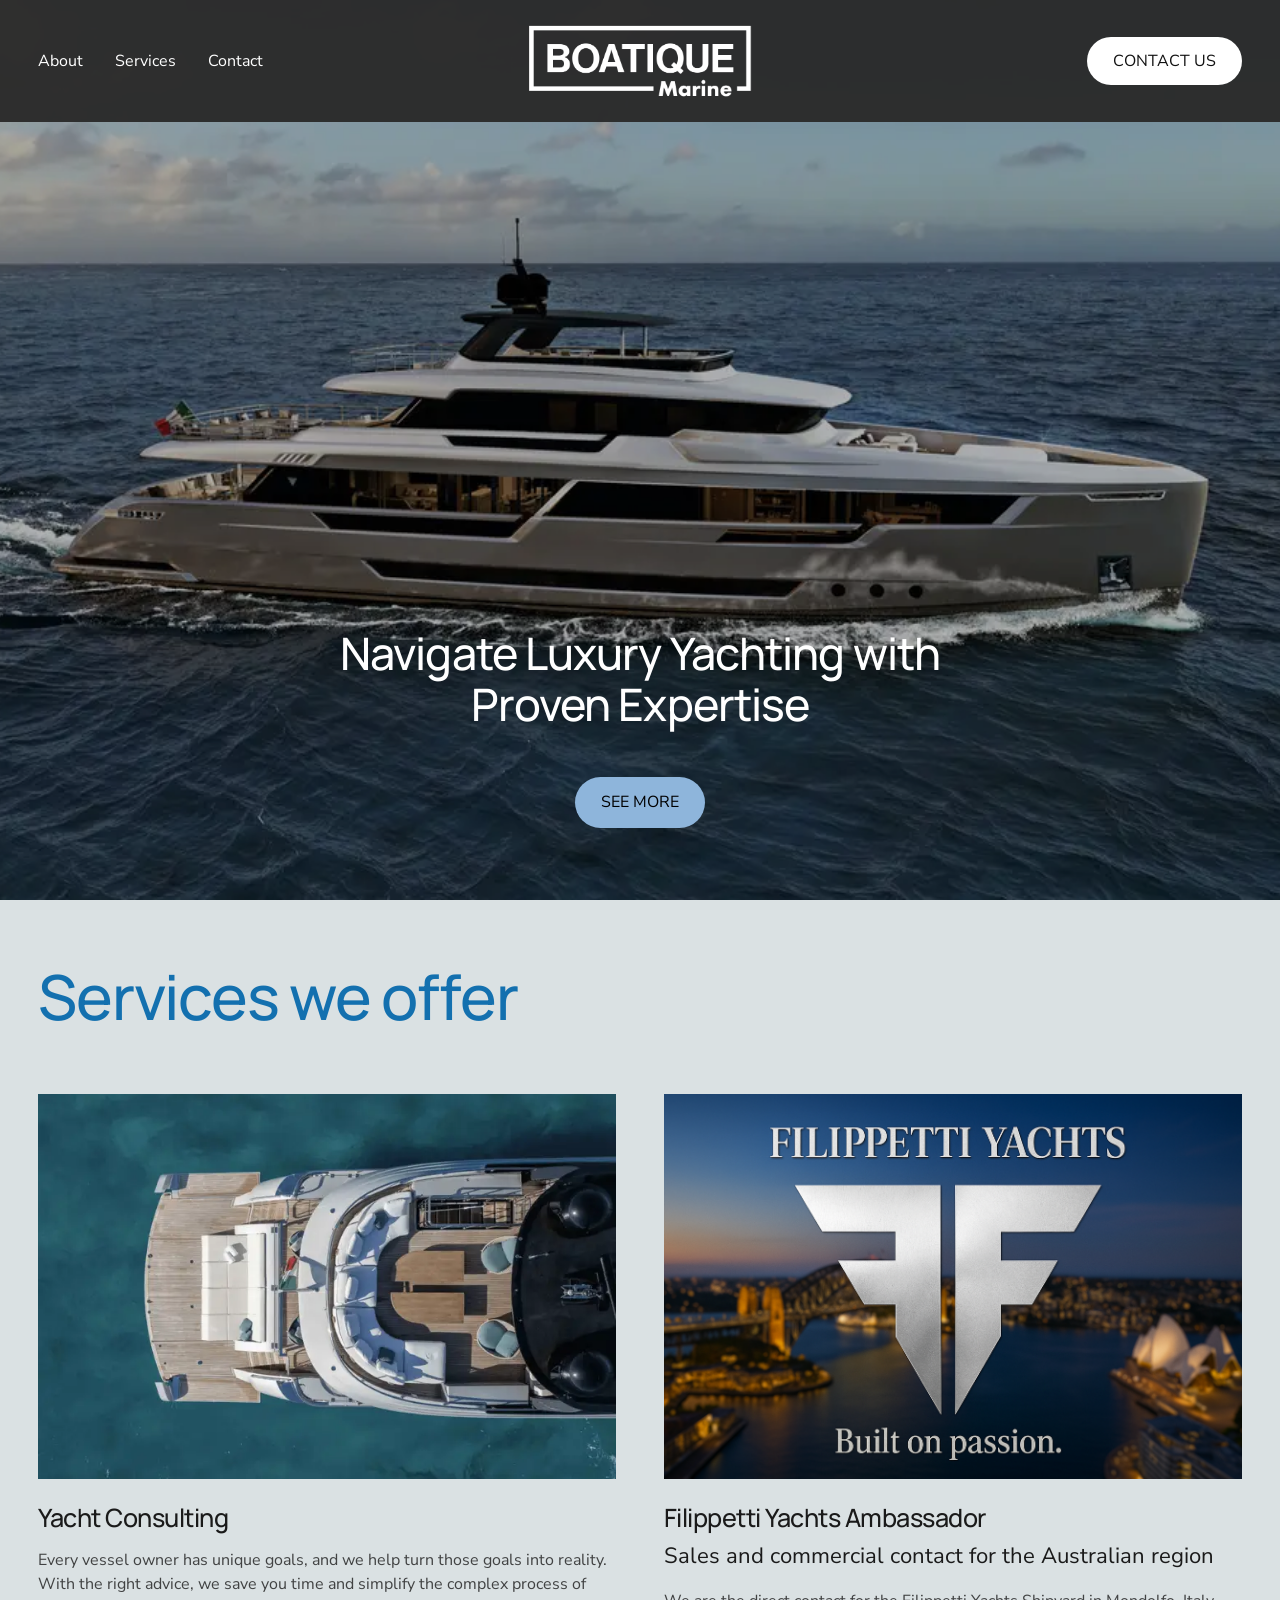
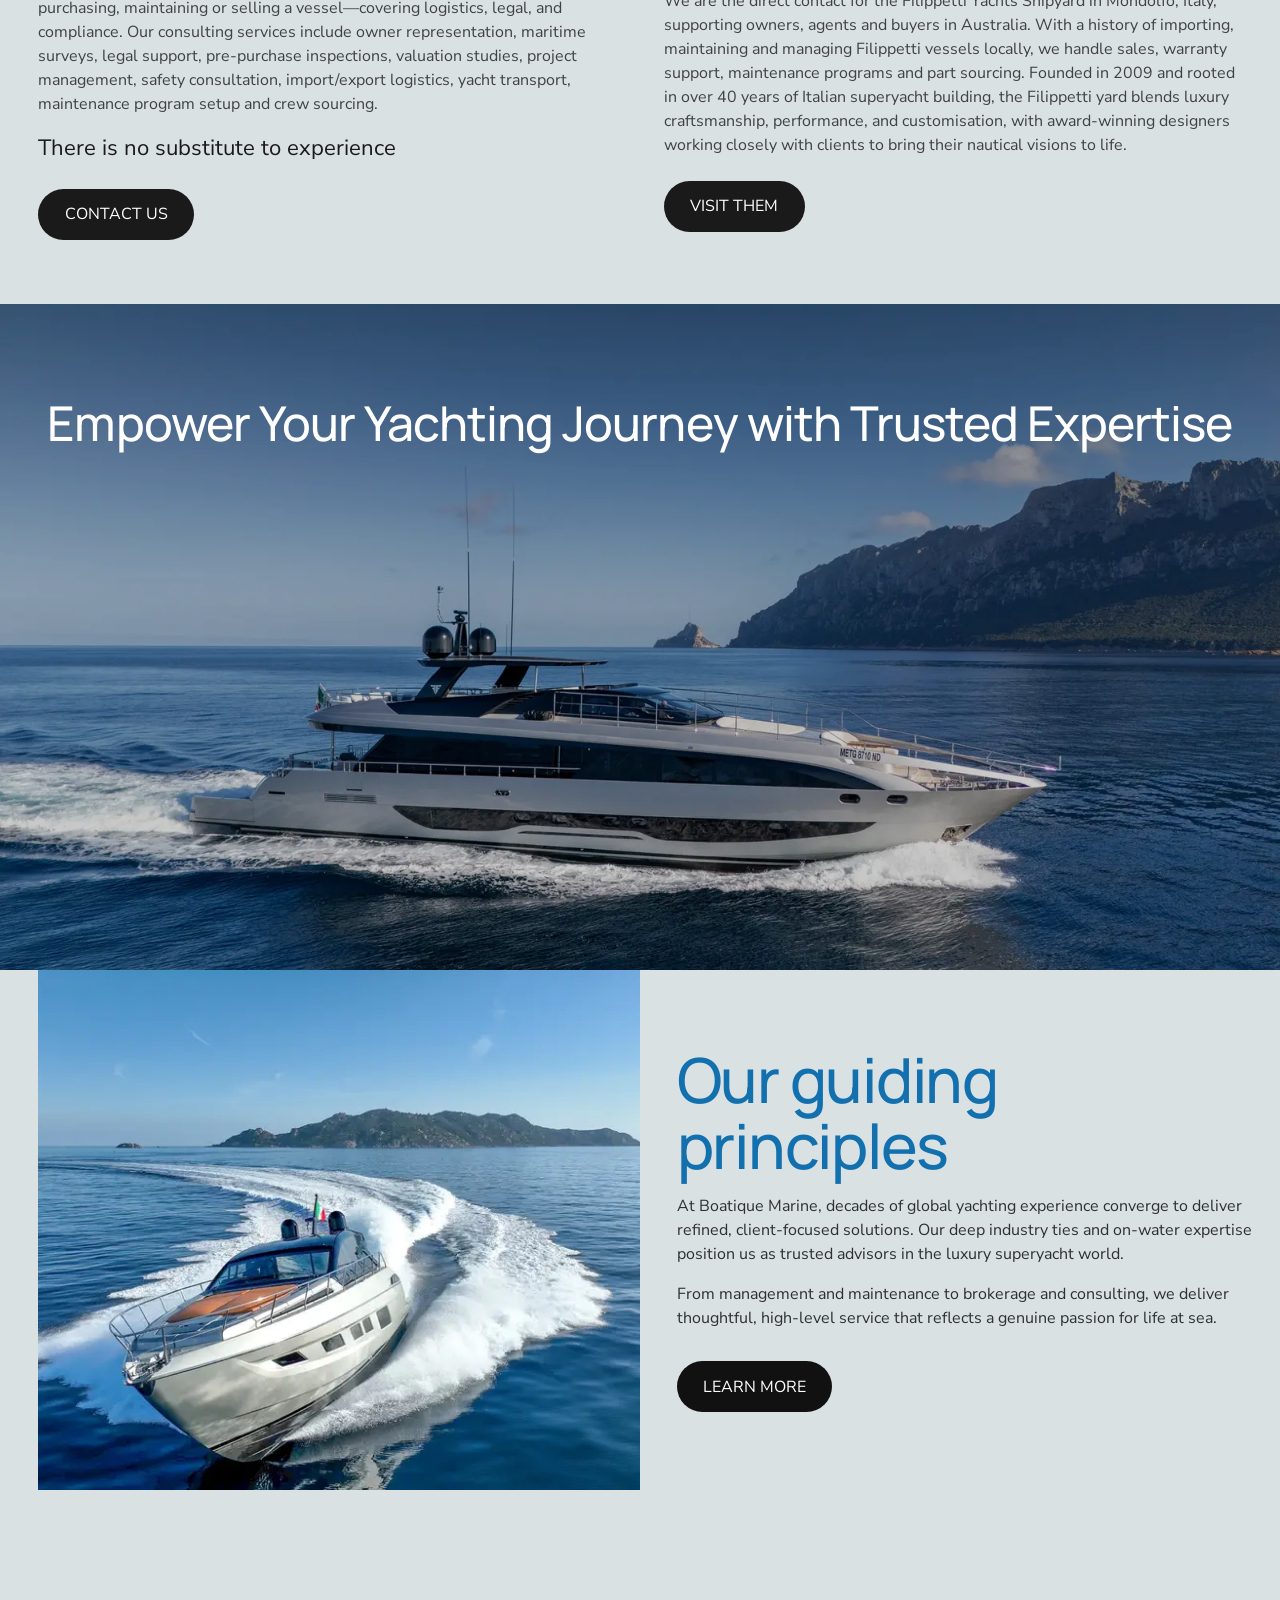
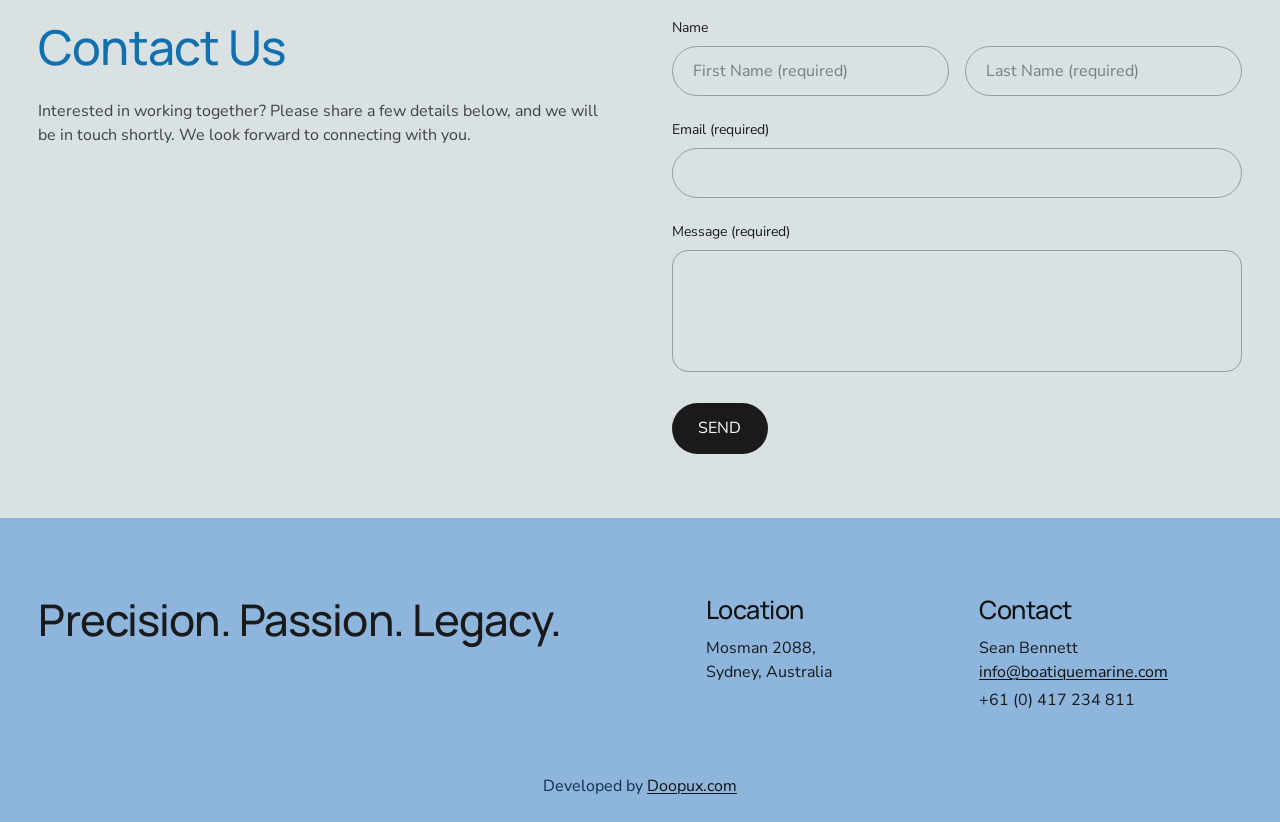
==== commit 3708547d: "Align home/services with Squarespace mobile reference and update Filippetti imagery" ====
--- a/index.html
+++ b/index.html
@@ -6,6 +6,10 @@
   <meta name="viewport" content="width=device-width, initial-scale=1.0">
   <title>Boatique Marine</title>
   <meta name="description" content="Boatique Marine offers yacht consulting, management and Filippetti Yachts representation across Australia.">
+  <link rel="preconnect" href="https://fonts.googleapis.com">
+  <link rel="preconnect" href="https://fonts.gstatic.com" crossorigin>
+  <link href="https://fonts.googleapis.com/css2?family=Manrope:wght@500&family=Nunito+Sans:wght@400;500&display=swap"
+    rel="stylesheet">
   <link rel="icon" type="image/webp" href="./images/favicon.webp">
   <link rel="preload" as="image" type="image/webp" href="./images/hero-placeholder-e36-960.webp"
     imagesrcset="./images/hero-placeholder-e36-960.webp 960w, ./images/hero-placeholder-e36-1600.webp 1600w"
@@ -13,7 +17,7 @@
   <link rel="stylesheet" href="./css/styles.css">
 </head>
 
-<body>
+<body class="home-page">
   <!-- Navbar -->
   <nav class="navbar" id="navbar">
     <div class="navbar-inner">
@@ -104,10 +108,10 @@
           <div class="animate-on-scroll" data-animate="slide-in-right" data-delay="200">
             <div class="group">
               <div class="group-img mb-6">
-                <img src="./images/filippetti-ambassador-700.webp"
-                  srcset="./images/filippetti-ambassador-700.webp 700w, ./images/filippetti-ambassador-1200.webp 1200w"
+                <img src="./images/Screenshot+2025-04-11+at+3.57.05 PM.webp"
+                  srcset="./images/Screenshot+2025-04-11+at+3.57.05 PM.webp 2414w"
                   sizes="(min-width: 768px) 46vw, 92vw" alt="Filippetti Yachts" class="aspect-locked" width="1200"
-                  height="900" loading="lazy" decoding="async">
+                  height="928" loading="lazy" decoding="async">
               </div>
               <h3 class="text-xl md:text-2xl text-dark mb-2">Filippetti Yachts Ambassador</h3>
               <p class="text-lg md:text-xl font-normal text-dark mb-4">Sales and commercial contact for the Australian
@@ -158,7 +162,7 @@
 
       <!-- Right: Text Content -->
       <div class="split-content animate-on-scroll" data-animate="slide-in-right" data-delay="100">
-        <h2 class="split-heading text-blue">Our guiding<br> principles</h2>
+        <h2 class="split-heading text-blue">Our guiding principles</h2>
         <p class="split-body">
           At Boatique Marine, decades of global yachting experience converge to deliver
           refined, client-focused solutions. Our deep industry ties and on-water expertise
@@ -168,7 +172,7 @@
           From management and maintenance to brokerage and consulting, we deliver thoughtful,
           high-level service that reflects a genuine passion for life at sea.
         </p>
-        <a href="./about.html" class="btn-pill" aria-label="Learn more about Boatique Marine">LEARN MORE ABOUT US</a>
+        <a href="./about.html" class="btn-pill" aria-label="Learn more about Boatique Marine">Learn More</a>
       </div>
     </section>
 
--- a/css/styles.css
+++ b/css/styles.css
@@ -8,18 +8,18 @@
   --color-light: #dae0e2;
   --color-dark: #1a1a1a;
   --color-white: #ffffff;
-  --navbar-height: clamp(78px, 11vw, 135px);
-  --section-space-y: clamp(52px, 7vw, 104px);
-  --section-space-y-tight: clamp(34px, 4.4vw, 64px);
+  --navbar-height: clamp(80px, 11vw, 122px);
+  --section-space-y: clamp(40px, 5vw, 78px);
+  --section-space-y-tight: clamp(30px, 3.5vw, 54px);
   --media-radius: clamp(14px, 2vw, 26px);
-  --btn-height: 4.45rem;
-  --btn-height-mobile: 3.35rem;
-  --btn-padding-x: 5.65rem;
-  --btn-padding-x-mobile: 2.6rem;
-  --btn-min-width: 17.7rem;
-  --btn-min-width-mobile: 12.5rem;
-  --font-heading: "Avenir Next", "Segoe UI", "Helvetica Neue", Arial, sans-serif;
-  --font-body: "Avenir Next", "Segoe UI", "Helvetica Neue", Arial, sans-serif;
+  --btn-height: 3.2rem;
+  --btn-height-mobile: 3rem;
+  --btn-padding-x: 1.65rem;
+  --btn-padding-x-mobile: 1.5rem;
+  --btn-min-width: 0;
+  --btn-min-width-mobile: 0;
+  --font-heading: "Manrope", "Avenir Next", "Segoe UI", "Helvetica Neue", Arial, sans-serif;
+  --font-body: "Nunito Sans", "Avenir Next", "Segoe UI", "Helvetica Neue", Arial, sans-serif;
 }
 
 *, *::before, *::after {
@@ -49,6 +49,21 @@
   overflow: hidden;
 }
 
+main,
+section,
+.container,
+.grid-2,
+.section-split,
+.split-content,
+.split-img {
+  min-width: 0;
+}
+
+video {
+  display: block;
+  max-width: 100%;
+}
+
 @supports (overflow: clip) {
   html,
   body {
@@ -84,11 +99,11 @@
    ======================================== */
 
 .container {
-  max-width: 1440px;
+  max-width: 1400px;
   margin-left: auto;
   margin-right: auto;
-  padding-left: 1rem;
-  padding-right: 1rem;
+  padding-left: 3vw;
+  padding-right: 3vw;
 }
 
 .flex { display: flex; }
@@ -278,9 +293,9 @@
 }
 
 .navbar.scrolled {
-  background-color: rgba(26, 26, 26, 0.85);
-  backdrop-filter: blur(20px);
-  -webkit-backdrop-filter: blur(20px);
+  background-color: rgba(42, 42, 42, 0.96);
+  backdrop-filter: none;
+  -webkit-backdrop-filter: none;
 }
 
 /* Logo image */
@@ -319,7 +334,7 @@
   align-items: center;
   justify-content: space-between;
   height: 100%;
-  padding: 0 clamp(1rem, 3vw, 2rem);
+  padding: 0 3vw;
   position: relative;
 }
 
@@ -327,14 +342,14 @@
 .nav-links {
   display: none;
   align-items: center;
-  gap: 2.5rem;
+  gap: 2rem;
 }
 
 .nav-link {
   font-family: var(--font-body);
-  font-size: 0.9375rem;
+  font-size: 1rem;
   font-weight: 400;
-  letter-spacing: 0.01em;
+  letter-spacing: 0;
   color: inherit;
   transition: opacity 0.2s ease;
   padding: 0.5rem 0;
@@ -380,15 +395,15 @@
   display: inline-flex;
   align-items: center;
   justify-content: center;
-  min-height: 2.4rem;
-  padding: 0 1.2rem;
+  min-height: 3rem;
+  padding: 0 1.6rem;
   border-radius: 9999px;
   background-color: #ffffff;
   color: #111111;
   font-family: var(--font-body);
-  font-size: 0.75rem;
-  font-weight: 700;
-  letter-spacing: 0.06em;
+  font-size: 1rem;
+  font-weight: 400;
+  letter-spacing: 0;
   line-height: 1;
   text-transform: uppercase;
   white-space: nowrap;
@@ -412,7 +427,7 @@
 }
 
 .logo-img {
-  height: clamp(38px, 6.25vw, 58px);
+  height: clamp(42px, 5vw, 77px);
   width: auto;
   display: block;
   transition: height 300ms ease;
@@ -425,8 +440,8 @@
   justify-content: center;
   background: none;
   border: none;
-  width: 44px;
-  height: 44px;
+  width: 50px;
+  height: 50px;
   padding: 0;
   cursor: pointer;
   position: relative;
@@ -540,7 +555,7 @@
 
 .hero {
   position: relative;
-  min-height: 520px;
+  min-height: 560px;
   height: 100svh;
   width: 100%;
   overflow: hidden;
@@ -596,9 +611,9 @@
   position: relative;
   z-index: 10;
   text-align: center;
-  padding-left: 1rem;
-  padding-right: 1rem;
-  max-width: min(1280px, 100%);
+  padding-left: 6vw;
+  padding-right: 6vw;
+  max-width: min(1400px, 100%);
   margin: 0 auto;
 }
 
@@ -606,11 +621,11 @@
   font-family: var(--font-heading);
   font-weight: 500;
   letter-spacing: -0.02em;
-  line-height: 1.2em;
+  line-height: 1.12;
   color: #ffffff;
-  font-size: clamp(1.95rem, 6.75vw, 3.5rem);
+  font-size: clamp(2rem, 5vw, 2.8rem);
   text-align: center;
-  max-width: 900px;
+  max-width: 24ch;
   margin: 0 auto;
   opacity: 0;
   transform: translateY(2rem);
@@ -633,9 +648,9 @@
   background-color: var(--color-accent);
   color: #000000;
   font-family: var(--font-body);
-  font-size: 0.875rem;
+  font-size: 1rem;
   font-weight: 400;
-  letter-spacing: 0.05em;
+  letter-spacing: 0;
   text-transform: uppercase;
   border-radius: 9999px;
   border: none;
@@ -645,7 +660,7 @@
   transition: all 0.5s ease;
   transition-delay: 500ms;
   text-decoration: none;
-  min-width: var(--btn-min-width);
+  min-width: 0;
   line-height: 1;
   white-space: nowrap;
 }
@@ -677,16 +692,16 @@
   background-color: #1a1a1a;
   color: #ffffff;
   font-family: var(--font-body);
-  font-size: 0.875rem;
+  font-size: 1rem;
   font-weight: 400;
   text-transform: uppercase;
-  letter-spacing: 0.05em;
+  letter-spacing: 0;
   border-radius: 9999px;
   border: none;
   cursor: pointer;
   transition: all 0.3s ease;
   text-align: center;
-  min-width: var(--btn-min-width);
+  min-width: 0;
   line-height: 1;
   white-space: nowrap;
 }
@@ -714,6 +729,7 @@
   padding-bottom: var(--section-space-y);
   background-color: #DAE1E3;
   overflow-x: clip;
+  min-width: 0;
 }
 
 .section-empower {
@@ -734,18 +750,20 @@
 .section-split {
   display: flex;
   flex-direction: column;
-  gap: clamp(1.2rem, 3vw, 2.2rem);
-  max-width: 1700px;
+  gap: 11px;
+  max-width: 1400px;
   margin: 0 auto;
-  padding: clamp(1.1rem, 2vw, 1.8rem) clamp(1rem, 3.2vw, 3.75rem) clamp(1.6rem, 3.5vw, 3rem);
+  padding: 0 3vw clamp(40px, 5vw, 78px);
   background-color: #DAE1E3;
 }
 
 .split-img {
+  order: 2;
   position: relative;
   overflow: hidden;
   width: 100%;
-  height: clamp(280px, 62vw, 620px);
+  aspect-ratio: 1.205 / 1;
+  height: auto;
 }
 
 .split-img img {
@@ -756,29 +774,30 @@
 }
 
 .split-content {
+  order: 1;
   display: flex;
   flex-direction: column;
   justify-content: center;
-  padding: 0.5rem 0 0;
+  padding: 0;
   background-color: #DAE1E3;
 }
 
 .split-heading {
   font-family: var(--font-heading);
-  font-size: clamp(2.15rem, 5.25vw, 4.4rem);
+  font-size: calc((4 - 1) * calc(.012 * min(100svh, 900px)) + 1rem);
   font-weight: 500;
-  line-height: 1;
+  line-height: 1.06;
   letter-spacing: -0.02em;
   color: var(--color-primary);
-  margin-bottom: clamp(1rem, 2.5vw, 2rem);
+  margin-bottom: 1rem;
 }
 
 .split-body {
-  font-size: clamp(1rem, 1.02vw, 1.4rem);
-  line-height: 1.42;
-  color: rgba(17, 17, 17, 0.9);
-  margin-bottom: clamp(0.95rem, 1.6vw, 1.5rem);
-  max-width: 36ch;
+  font-size: 1rem;
+  line-height: 1.5;
+  color: rgba(17, 17, 17, 0.85);
+  margin-bottom: 1rem;
+  max-width: none;
 }
 
 .btn-pill {
@@ -786,22 +805,22 @@
   align-items: center;
   justify-content: center;
   align-self: flex-start;
-  margin-top: clamp(1.1rem, 2.2vw, 2.2rem);
+  margin-top: 0.95rem;
   min-height: var(--btn-height);
   padding: 0 var(--btn-padding-x);
   background-color: #111111;
   color: #ffffff;
   font-family: var(--font-body);
-  font-size: clamp(0.85rem, 0.72vw, 1.05rem);
-  font-weight: 500;
-  letter-spacing: 0.05em;
+  font-size: 1rem;
+  font-weight: 400;
+  letter-spacing: 0;
   text-transform: uppercase;
   border-radius: 9999px;
   text-decoration: none;
   transition: background-color 0.2s ease;
   line-height: 1;
   white-space: nowrap;
-  min-width: var(--btn-min-width);
+  min-width: 0;
 }
 
 .btn-pill:hover {
@@ -811,7 +830,8 @@
 .grid-2 {
   display: grid;
   grid-template-columns: 1fr;
-  gap: clamp(1.25rem, 3vw, 2.5rem);
+  gap: 11px;
+  min-width: 0;
 }
 
 .grid-cols-2 {
@@ -952,15 +972,15 @@
   background-color: #8eb5db;
   padding-top: clamp(3.5rem, 6vw, 5.75rem);
   padding-bottom: clamp(1rem, 2vw, 1.75rem);
-  border-bottom-left-radius: 1.5rem;
-  border-bottom-right-radius: 1.5rem;
+  border-bottom-left-radius: 0;
+  border-bottom-right-radius: 0;
   overflow: hidden;
 }
 
 .footer .container {
   max-width: none;
-  padding-left: clamp(1.5rem, 3.7vw, 4.75rem);
-  padding-right: clamp(1.5rem, 3.7vw, 4.75rem);
+  padding-left: 3vw;
+  padding-right: 3vw;
 }
 
 .footer .container > .grid-2 {
@@ -1021,6 +1041,101 @@
   color: #111111;
 }
 
+/* ========================================
+   Home Parity (Squarespace Reference)
+   ======================================== */
+
+.home-page .animate-on-scroll {
+  opacity: 1;
+  transform: none;
+  transition: none;
+}
+
+.home-page .section > .container > .animate-on-scroll > h2 {
+  line-height: calc(1.2 * (1 + (1 - 4) / 25));
+  font-size: calc((4 - 1) * calc(.012 * min(100svh, 900px)) + 1rem);
+}
+
+.home-page .group h3 {
+  line-height: calc(1.2 * (1 + (1 - 1.6) / 25));
+  font-size: calc((1.6 - 1) * calc(.012 * min(100svh, 900px)) + 1rem);
+}
+
+.home-page .group p.text-lg {
+  line-height: calc(1.5 * (1 + (1 - 1.4) / 25));
+  font-size: calc((1.4 - 1) * calc(.012 * min(100svh, 900px)) + 1rem);
+}
+
+.home-page .section .text-dark-80,
+.home-page .group p,
+.home-page .split-body,
+.home-page .form-input,
+.home-page .form-textarea,
+.home-page .footer-text {
+  font-size: 1rem;
+  line-height: 1.5;
+}
+
+.home-page .split-heading {
+  line-height: calc(1.2 * (1 + (1 - 4) / 25));
+  font-size: calc((4 - 1) * calc(.012 * min(100svh, 900px)) + 1rem);
+}
+
+.home-page .footer .container > .grid-2 {
+  gap: 11px;
+}
+
+.home-page .footer-tagline {
+  line-height: calc(1.2 * (1 + (1 - 2.8) / 25));
+  font-size: calc((2.8 - 1) * calc(.012 * min(100svh, 900px)) + 1rem);
+}
+
+.home-page .footer-heading {
+  line-height: calc(1.2 * (1 + (1 - 1.6) / 25));
+  font-size: calc((1.6 - 1) * calc(.012 * min(100svh, 900px)) + 1rem);
+  margin-bottom: 0.75rem;
+}
+
+.home-page .footer-bottom p {
+  font-size: 1rem;
+  line-height: 1.3;
+}
+
+@media (min-width: 768px) {
+  .home-page .section > .container > .animate-on-scroll > h2 {
+    font-size: calc((4 - 1) * 1.2vw + 1rem);
+  }
+
+  .home-page .group h3 {
+    font-size: calc((1.6 - 1) * 1.2vw + 1rem);
+  }
+
+  .home-page .group p.text-lg {
+    font-size: calc((1.4 - 1) * 1.2vw + 1rem);
+  }
+
+  .home-page .split-heading {
+    font-size: calc((4 - 1) * 1.2vw + 1rem);
+  }
+
+  .home-page .footer-tagline {
+    font-size: calc((2.8 - 1) * 1.2vw + 1rem);
+  }
+
+  .home-page .footer-heading {
+    font-size: calc((1.6 - 1) * 1.2vw + 1rem);
+  }
+}
+
+@media (min-width: 1484px) {
+  .home-page .section > .container > .animate-on-scroll > h2 { font-size: 4rem; }
+  .home-page .group h3 { font-size: 1.6rem; }
+  .home-page .group p.text-lg { font-size: 1.4rem; }
+  .home-page .split-heading { font-size: 4rem; }
+  .home-page .footer-tagline { font-size: 2.8rem; }
+  .home-page .footer-heading { font-size: 1.6rem; }
+}
+
 @media (min-width: 900px) {
   .footer .container > .grid-2 {
     grid-template-columns: minmax(0, 1.75fr) minmax(220px, 0.7fr) minmax(220px, 0.7fr);
@@ -1110,8 +1225,8 @@
 
 @media (min-width: 768px) {
   .container {
-    padding-left: 1.5rem;
-    padding-right: 1.5rem;
+    padding-left: 3vw;
+    padding-right: 3vw;
   }
 
   .md\:flex { display: flex; }
@@ -1144,74 +1259,67 @@
   .nav-spacer { display: block; }
   .mobile-menu-btn { display: none; }
 
+  .hero-content {
+    padding-left: 3vw;
+    padding-right: 3vw;
+  }
+
   .hero-title { font-size: 2.5rem; }
   .hero-btn { font-size: 1rem; }
   .section-empower { height: clamp(500px, 74vh, 820px); }
   .section-split {
     flex-direction: row;
-    gap: clamp(2rem, 4.5vw, 5.5rem);
+    gap: 11px;
     align-items: center;
+    padding: 0 3vw clamp(40px, 5vw, 78px);
   }
   .split-img {
+    order: 1;
     flex: 0 0 50%;
-    aspect-ratio: 0.95 / 1;
+    aspect-ratio: 1.158 / 1;
     height: auto;
-    min-height: 480px;
+    min-height: 0;
     max-height: none;
   }
   .split-content {
+    order: 2;
     flex: 0 0 50%;
-    max-width: 740px;
-    padding: clamp(1.25rem, 3.5vw, 3.5rem) clamp(0.4rem, 1vw, 0.9rem) clamp(1rem, 2.75vw, 2.5rem) 0;
+    max-width: none;
+    padding: 0 0 0 clamp(1rem, 2vw, 2rem);
   }
 }
 
 @media (min-width: 768px) and (max-width: 1023px) {
-  .section-split {
-    flex-direction: column;
-    align-items: flex-start;
-  }
-
-  .split-content {
-    width: 100%;
-    max-width: none;
-  }
-
-  .split-heading,
-  .split-body {
-    max-width: none;
-  }
-
   .nav-links {
     gap: 1.4rem;
   }
 
   .nav-link {
-    font-size: 0.88rem;
+    font-size: 0.95rem;
   }
 
   .nav-cta {
-    min-height: 2.2rem;
-    padding: 0 0.95rem;
-    font-size: 0.68rem;
-    letter-spacing: 0.05em;
+    min-height: 2.8rem;
+    padding: 0 1.3rem;
+    font-size: 0.95rem;
+    letter-spacing: 0;
   }
 }
 
 @media (min-width: 1024px) {
   .container {
-    padding-left: 2rem;
-    padding-right: 2rem;
+    padding-left: 3vw;
+    padding-right: 3vw;
   }
 
   .lg\:text-4xl { font-size: 2.25rem; line-height: 2.5rem; }
   .lg\:text-5xl { font-size: 3rem; line-height: 1.2; }
 
   .hero-title { font-size: 2.8rem; }
-  .logo-img { height: clamp(58px, 5vw, 77px); }
-  .navbar-inner { padding: 0 clamp(2rem, 4vw, 4rem); }
+  .logo-img { height: 77px; }
+  .navbar-inner { padding: 0 3vw; }
   .hero-btn { font-size: 1rem; }
-  .split-img { min-height: 560px; }
+  .split-img { min-height: 0; }
   .service-row {
     grid-template-columns: repeat(2, minmax(0, 1fr));
   }
@@ -1227,9 +1335,23 @@
     padding-right: var(--btn-padding-x-mobile);
   }
 
+  .container {
+    padding-left: 6vw;
+    padding-right: 6vw;
+  }
+
+  .navbar-inner {
+    padding-left: 6vw;
+    padding-right: 6vw;
+  }
+
+  .logo-img {
+    height: 27px;
+  }
+
   .section {
-    padding-top: clamp(46px, 9vw, 64px);
-    padding-bottom: clamp(46px, 9vw, 64px);
+    padding-top: 6.6vw;
+    padding-bottom: 6.6vw;
   }
 
   .section-empower {
@@ -1239,24 +1361,35 @@
   }
 
   .hero {
-    min-height: 500px;
+    min-height: 560px;
     padding-bottom: clamp(2rem, 8vh, 3.5rem);
   }
 
   .hero-content {
-    padding-left: 0.85rem;
-    padding-right: 0.85rem;
+    padding-left: 6vw;
+    padding-right: 6vw;
   }
 
   .hero-title {
-    max-width: 24ch;
-    line-height: 1.15;
+    max-width: 20ch;
+    line-height: calc(1.2 * (1 + (1 - 2.8) / 25));
+    font-size: calc((2.8 - 1) * calc(.012 * min(100svh, 900px)) + 1rem);
+  }
+
+  .section-split {
+    padding-left: 6vw;
+    padding-right: 6vw;
+    padding-bottom: 6.6vw;
   }
 
   .split-content {
     width: 100%;
     max-width: none;
-    padding-top: 0.75rem;
+    padding-top: 0;
+  }
+
+  .home-page .section-split .btn-pill {
+    align-self: center;
   }
 
   .split-heading,
@@ -1264,14 +1397,21 @@
     max-width: none;
   }
 
-  .footer {
-    padding-top: clamp(2.75rem, 9vw, 4rem);
-    border-bottom-left-radius: 1rem;
-    border-bottom-right-radius: 1rem;
+  .footer { padding-top: clamp(2.75rem, 9vw, 4rem); }
+
+  .footer .container {
+    padding-left: 6vw;
+    padding-right: 6vw;
   }
 
   .footer-bottom {
     margin-top: clamp(1.75rem, 6vw, 2.5rem);
+  }
+}
+
+@media (min-width: 768px) {
+  .home-page .section-split .btn-pill {
+    align-self: flex-start;
   }
 }
 
@@ -1287,22 +1427,17 @@
     --section-space-y-tight: 32px;
   }
 
-  .container {
-    padding-left: 0.8rem;
-    padding-right: 0.8rem;
-  }
-
+  .container,
   .navbar-inner {
-    padding: 0 0.75rem;
+    padding-left: 6vw;
+    padding-right: 6vw;
   }
 
   .mobile-nav a {
     font-size: 1.7rem;
   }
 
-  .hero-title {
-    font-size: 1.65rem;
-  }
+  .hero-title { font-size: calc((2.8 - 1) * calc(.012 * min(100svh, 900px)) + 1rem); }
 
   .text-3xl {
     font-size: 1.52rem;
@@ -1311,30 +1446,20 @@
 }
 
 @media (min-width: 375px) and (max-width: 430px) {
-  .container {
-    padding-left: 0.95rem;
-    padding-right: 0.95rem;
-  }
-
-  .hero-title {
-    font-size: 1.82rem;
-  }
+  .container { padding-left: 6vw; padding-right: 6vw; }
+
+  .hero-title { font-size: calc((2.8 - 1) * calc(.012 * min(100svh, 900px)) + 1rem); }
 
   .section {
-    padding-top: clamp(44px, 8vw, 58px);
-    padding-bottom: clamp(44px, 8vw, 58px);
+    padding-top: 6.6vw;
+    padding-bottom: 6.6vw;
   }
 }
 
 @media (min-width: 431px) and (max-width: 767px) {
-  .container {
-    padding-left: 1.05rem;
-    padding-right: 1.05rem;
-  }
-
-  .hero-title {
-    font-size: 2rem;
-  }
+  .container { padding-left: 6vw; padding-right: 6vw; }
+
+  .hero-title { font-size: calc((2.8 - 1) * calc(.012 * min(100svh, 900px)) + 1rem); }
 }
 
 @media (min-width: 768px) and (max-width: 1023px) {
@@ -1356,11 +1481,11 @@
 
 @media (min-width: 1440px) {
   .section-split {
-    max-width: 1780px;
+    max-width: 1400px;
   }
 
   .split-content {
-    padding-right: clamp(1rem, 2.5vw, 2.5rem);
+    padding-right: 0;
   }
 }
 
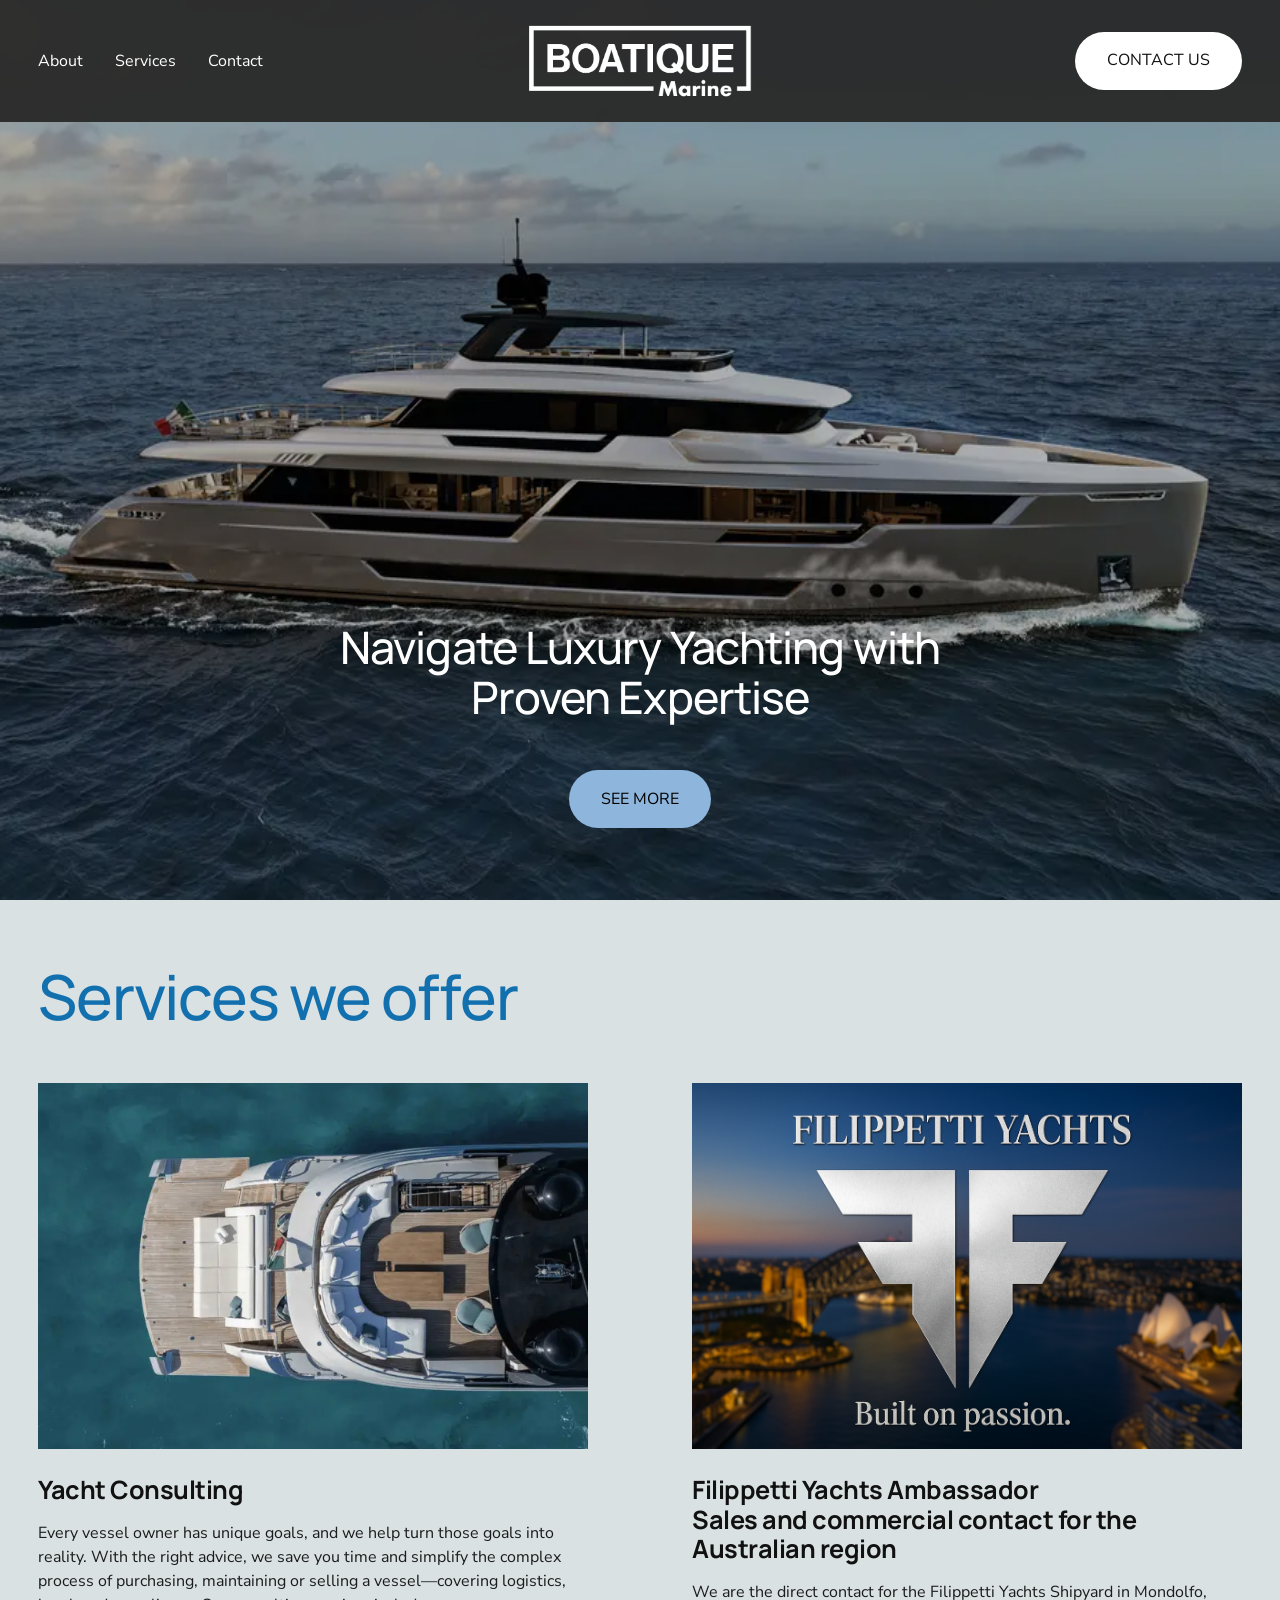
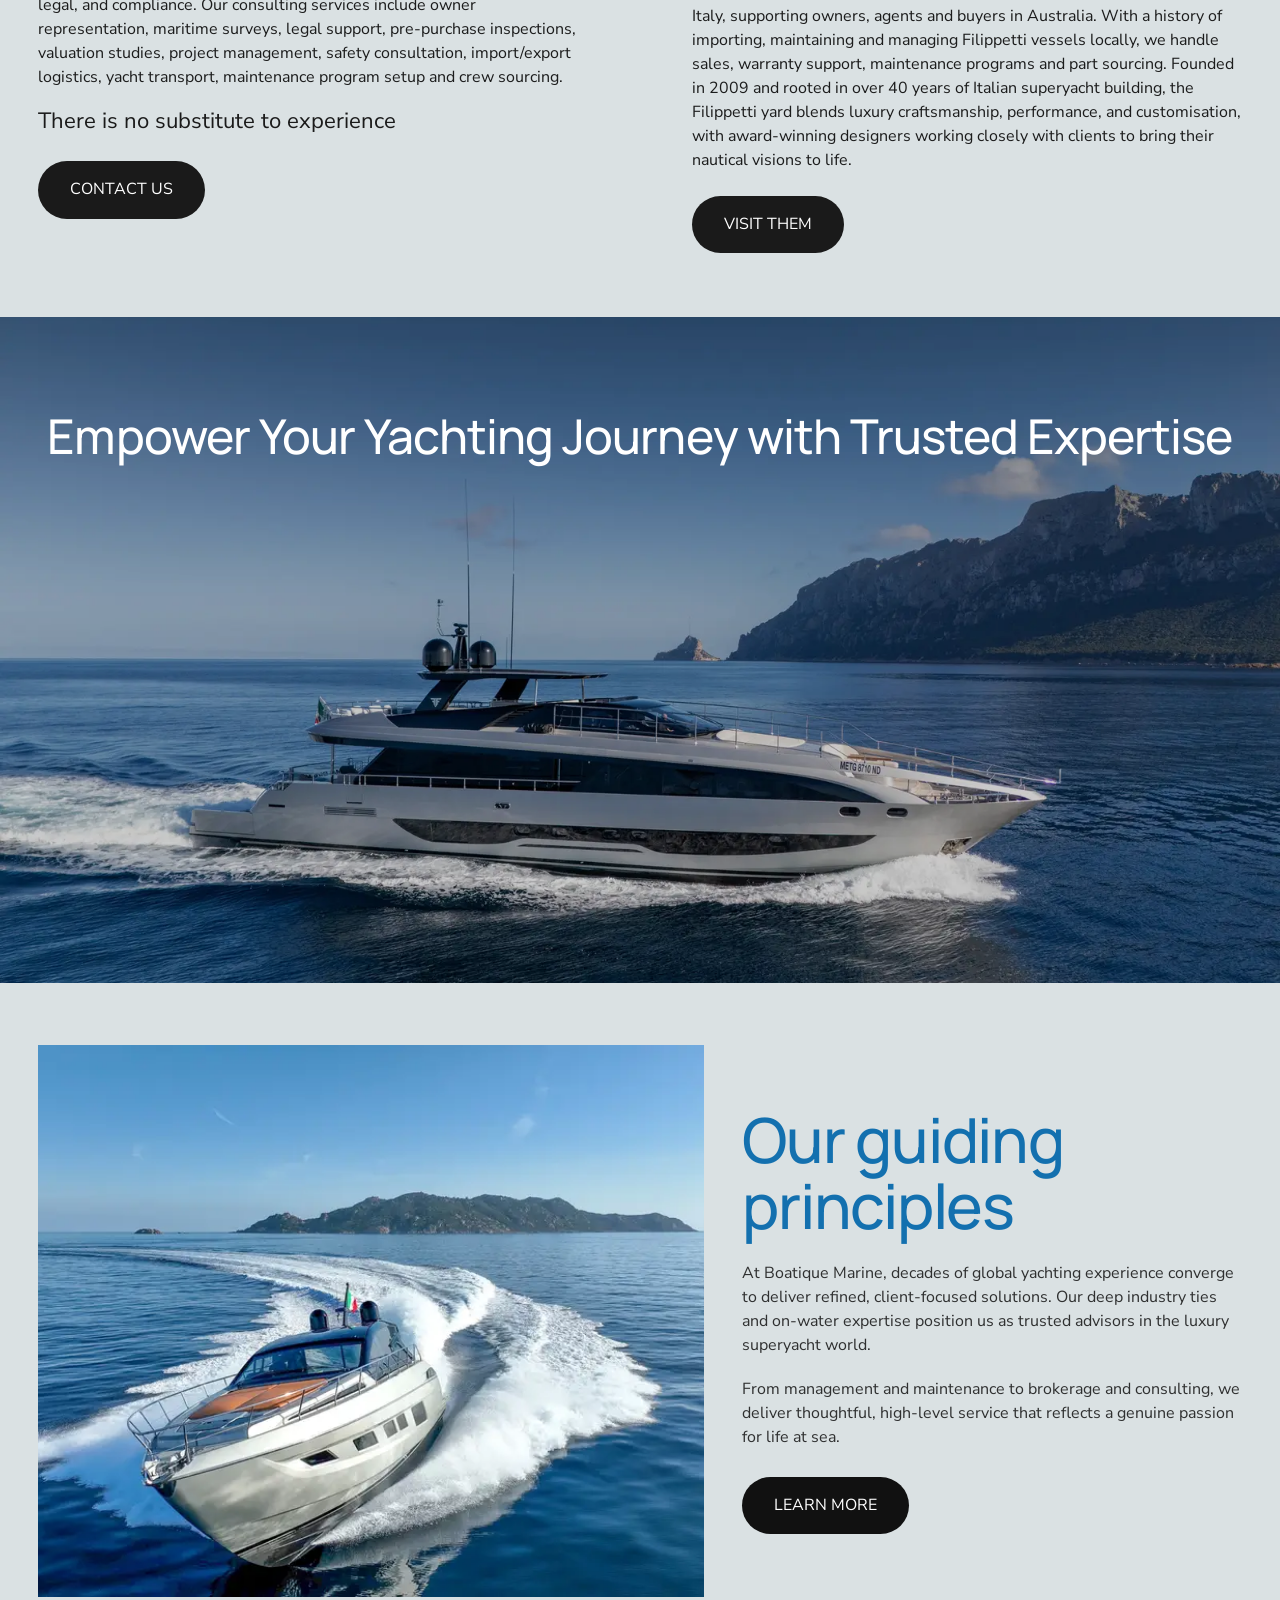
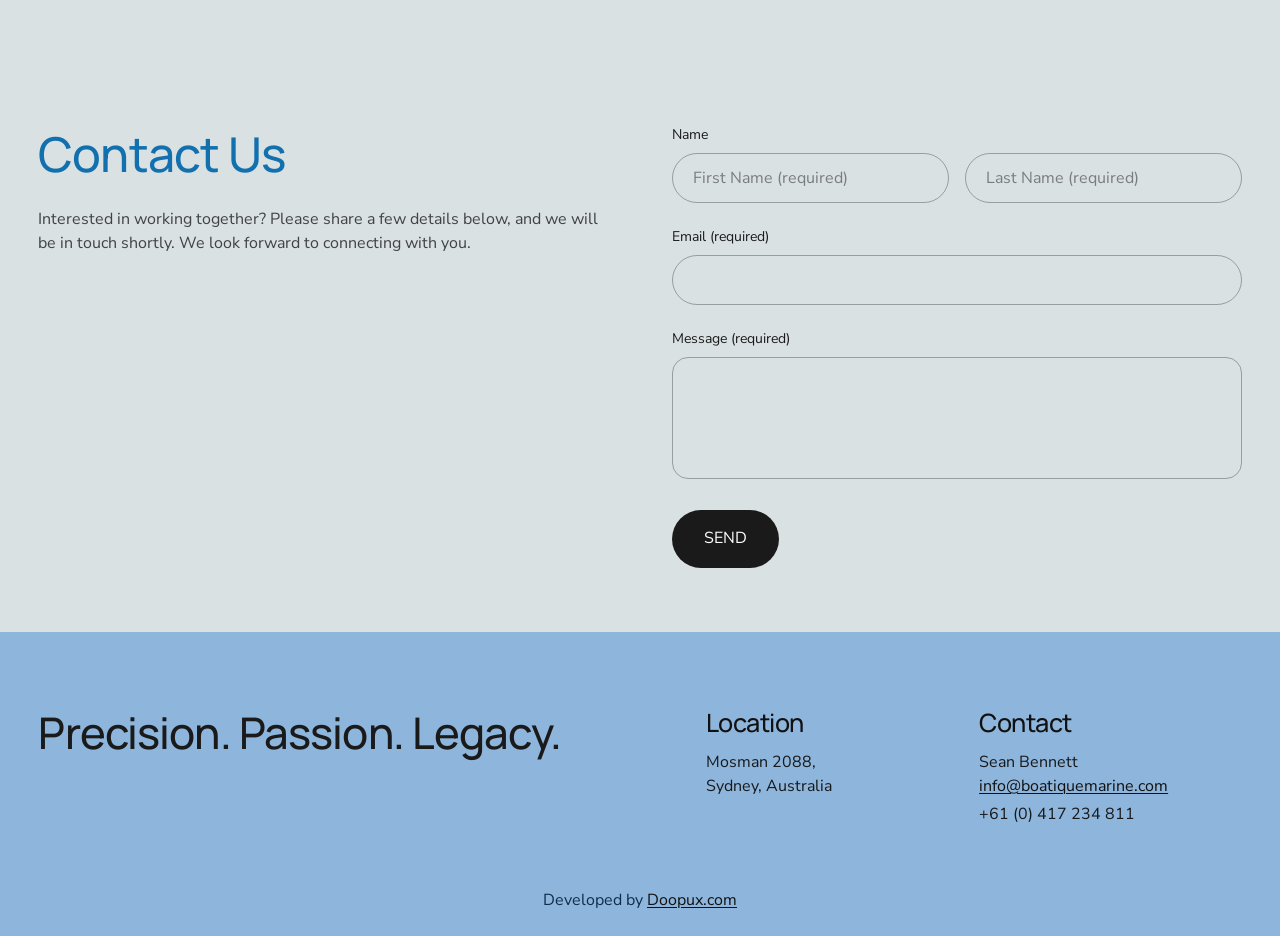
==== commit 574c9d55: "fixes" ====
--- a/index.html
+++ b/index.html
@@ -113,9 +113,8 @@
                   sizes="(min-width: 768px) 46vw, 92vw" alt="Filippetti Yachts" class="aspect-locked" width="1200"
                   height="928" loading="lazy" decoding="async">
               </div>
-              <h3 class="text-xl md:text-2xl text-dark mb-2">Filippetti Yachts Ambassador</h3>
-              <p class="text-lg md:text-xl font-normal text-dark mb-4">Sales and commercial contact for the Australian
-                region</p>
+              <h3 class="text-xl md:text-2xl text-dark mb-4">Filippetti Yachts Ambassador<br>Sales and commercial
+                contact for the Australian region</h3>
               <p class="text-dark-80 text-sm md:text-base leading-relaxed">
                 We are the direct contact for the Filippetti Yachts Shipyard in Mondolfo, Italy,
                 supporting owners, agents and buyers in Australia. With a history of importing,
--- a/css/styles.css
+++ b/css/styles.css
@@ -14,8 +14,10 @@
   --media-radius: clamp(14px, 2vw, 26px);
   --btn-height: 3.2rem;
   --btn-height-mobile: 3rem;
-  --btn-padding-x: 1.65rem;
-  --btn-padding-x-mobile: 1.5rem;
+  --btn-padding-y: 1.2em;
+  --btn-padding-y-mobile: 1.2em;
+  --btn-padding-x: 2em;
+  --btn-padding-x-mobile: 2em;
   --btn-min-width: 0;
   --btn-min-width-mobile: 0;
   --font-heading: "Manrope", "Avenir Next", "Segoe UI", "Helvetica Neue", Arial, sans-serif;
@@ -395,8 +397,7 @@
   display: inline-flex;
   align-items: center;
   justify-content: center;
-  min-height: 3rem;
-  padding: 0 1.6rem;
+  padding: var(--btn-padding-y) var(--btn-padding-x);
   border-radius: 9999px;
   background-color: #ffffff;
   color: #111111;
@@ -404,7 +405,7 @@
   font-size: 1rem;
   font-weight: 400;
   letter-spacing: 0;
-  line-height: 1;
+  line-height: 1.2;
   text-transform: uppercase;
   white-space: nowrap;
   transition: background-color 0.2s ease, color 0.2s ease, transform 0.2s ease;
@@ -643,8 +644,7 @@
   display: inline-flex;
   align-items: center;
   justify-content: center;
-  min-height: var(--btn-height);
-  padding: 0 var(--btn-padding-x);
+  padding: var(--btn-padding-y) var(--btn-padding-x);
   background-color: var(--color-accent);
   color: #000000;
   font-family: var(--font-body);
@@ -661,7 +661,7 @@
   transition-delay: 500ms;
   text-decoration: none;
   min-width: 0;
-  line-height: 1;
+  line-height: 1.2;
   white-space: nowrap;
 }
 
@@ -687,8 +687,7 @@
   display: inline-flex;
   align-items: center;
   justify-content: center;
-  min-height: var(--btn-height);
-  padding: 0 var(--btn-padding-x);
+  padding: var(--btn-padding-y) var(--btn-padding-x);
   background-color: #1a1a1a;
   color: #ffffff;
   font-family: var(--font-body);
@@ -702,7 +701,7 @@
   transition: all 0.3s ease;
   text-align: center;
   min-width: 0;
-  line-height: 1;
+  line-height: 1.2;
   white-space: nowrap;
 }
 
@@ -730,6 +729,10 @@
   background-color: #DAE1E3;
   overflow-x: clip;
   min-width: 0;
+}
+
+.section.bg-accent {
+  background-color: #8eb5db;
 }
 
 .section-empower {
@@ -750,10 +753,10 @@
 .section-split {
   display: flex;
   flex-direction: column;
-  gap: 11px;
+  gap: clamp(1.25rem, 3.2vw, 2.25rem);
   max-width: 1400px;
   margin: 0 auto;
-  padding: 0 3vw clamp(40px, 5vw, 78px);
+  padding: clamp(2.5rem, 4.6vw, 4.5rem) 3vw clamp(2.6rem, 5vw, 4.875rem);
   background-color: #DAE1E3;
 }
 
@@ -780,6 +783,8 @@
   justify-content: center;
   padding: 0;
   background-color: #DAE1E3;
+  width: 100%;
+  max-width: min(36rem, 100%);
 }
 
 .split-heading {
@@ -789,15 +794,19 @@
   line-height: 1.06;
   letter-spacing: -0.02em;
   color: var(--color-primary);
-  margin-bottom: 1rem;
+  margin-bottom: clamp(1.1rem, 1.8vw, 1.8rem);
 }
 
 .split-body {
   font-size: 1rem;
   line-height: 1.5;
   color: rgba(17, 17, 17, 0.85);
-  margin-bottom: 1rem;
+  margin-bottom: 0;
   max-width: none;
+}
+
+.split-body + .split-body {
+  margin-top: clamp(1rem, 1.5vw, 1.4rem);
 }
 
 .btn-pill {
@@ -805,9 +814,8 @@
   align-items: center;
   justify-content: center;
   align-self: flex-start;
-  margin-top: 0.95rem;
-  min-height: var(--btn-height);
-  padding: 0 var(--btn-padding-x);
+  margin-top: clamp(1.45rem, 2.2vw, 2.25rem);
+  padding: var(--btn-padding-y) var(--btn-padding-x);
   background-color: #111111;
   color: #ffffff;
   font-family: var(--font-body);
@@ -818,7 +826,7 @@
   border-radius: 9999px;
   text-decoration: none;
   transition: background-color 0.2s ease;
-  line-height: 1;
+  line-height: 1.2;
   white-space: nowrap;
   min-width: 0;
 }
@@ -1061,6 +1069,11 @@
   font-size: calc((1.6 - 1) * calc(.012 * min(100svh, 900px)) + 1rem);
 }
 
+.home-page #services .group h3 {
+  font-weight: 700;
+  color: #111111;
+}
+
 .home-page .group p.text-lg {
   line-height: calc(1.5 * (1 + (1 - 1.4) / 25));
   font-size: calc((1.4 - 1) * calc(.012 * min(100svh, 900px)) + 1rem);
@@ -1076,6 +1089,10 @@
   line-height: 1.5;
 }
 
+.home-page #services .text-dark-80 {
+  color: rgba(17, 17, 17, 0.95);
+}
+
 .home-page .split-heading {
   line-height: calc(1.2 * (1 + (1 - 4) / 25));
   font-size: calc((4 - 1) * calc(.012 * min(100svh, 900px)) + 1rem);
@@ -1102,6 +1119,20 @@
 }
 
 @media (min-width: 768px) {
+  .home-page #services .grid-2 {
+    grid-template-columns: repeat(2, minmax(0, 1fr));
+    column-gap: clamp(3.2rem, 8.2vw, 8rem);
+    row-gap: clamp(2rem, 3.2vw, 2.8rem);
+  }
+
+  .home-page #services .group-img {
+    margin-bottom: clamp(1.4rem, 2vw, 2rem);
+  }
+
+  .home-page #services .animate-on-scroll > h2 {
+    margin-bottom: clamp(2.6rem, 4.2vw, 4.6rem);
+  }
+
   .home-page .section > .container > .animate-on-scroll > h2 {
     font-size: calc((4 - 1) * 1.2vw + 1rem);
   }
@@ -1268,24 +1299,25 @@
   .hero-btn { font-size: 1rem; }
   .section-empower { height: clamp(500px, 74vh, 820px); }
   .section-split {
-    flex-direction: row;
-    gap: 11px;
+    display: grid;
+    grid-template-columns: minmax(0, 12fr) clamp(1.5rem, 3vw, 3.4rem) minmax(0, 9fr);
     align-items: center;
-    padding: 0 3vw clamp(40px, 5vw, 78px);
+    gap: 0;
+    padding: clamp(2.9rem, 4.8vw, 4.9rem) 3vw clamp(2.7rem, 5vw, 4.875rem);
   }
   .split-img {
-    order: 1;
-    flex: 0 0 50%;
-    aspect-ratio: 1.158 / 1;
+    order: initial;
+    grid-column: 1;
+    aspect-ratio: 1.205 / 1;
     height: auto;
     min-height: 0;
     max-height: none;
   }
   .split-content {
-    order: 2;
-    flex: 0 0 50%;
+    order: initial;
+    grid-column: 3;
     max-width: none;
-    padding: 0 0 0 clamp(1rem, 2vw, 2rem);
+    padding: 0;
   }
 }
 
@@ -1299,10 +1331,10 @@
   }
 
   .nav-cta {
-    min-height: 2.8rem;
-    padding: 0 1.3rem;
-    font-size: 0.95rem;
+    padding: var(--btn-padding-y) var(--btn-padding-x);
+    font-size: 1rem;
     letter-spacing: 0;
+    line-height: 1.2;
   }
 }
 
@@ -1329,10 +1361,8 @@
   .btn,
   .btn-pill,
   .hero-btn {
-    min-height: var(--btn-height-mobile);
     min-width: var(--btn-min-width-mobile);
-    padding-left: var(--btn-padding-x-mobile);
-    padding-right: var(--btn-padding-x-mobile);
+    padding: var(--btn-padding-y-mobile) var(--btn-padding-x-mobile);
   }
 
   .container {
@@ -1379,7 +1409,9 @@
   .section-split {
     padding-left: 6vw;
     padding-right: 6vw;
-    padding-bottom: 6.6vw;
+    padding-top: clamp(2rem, 7vw, 2.9rem);
+    padding-bottom: clamp(2.2rem, 7.2vw, 3.2rem);
+    gap: clamp(1.05rem, 4vw, 1.5rem);
   }
 
   .split-content {
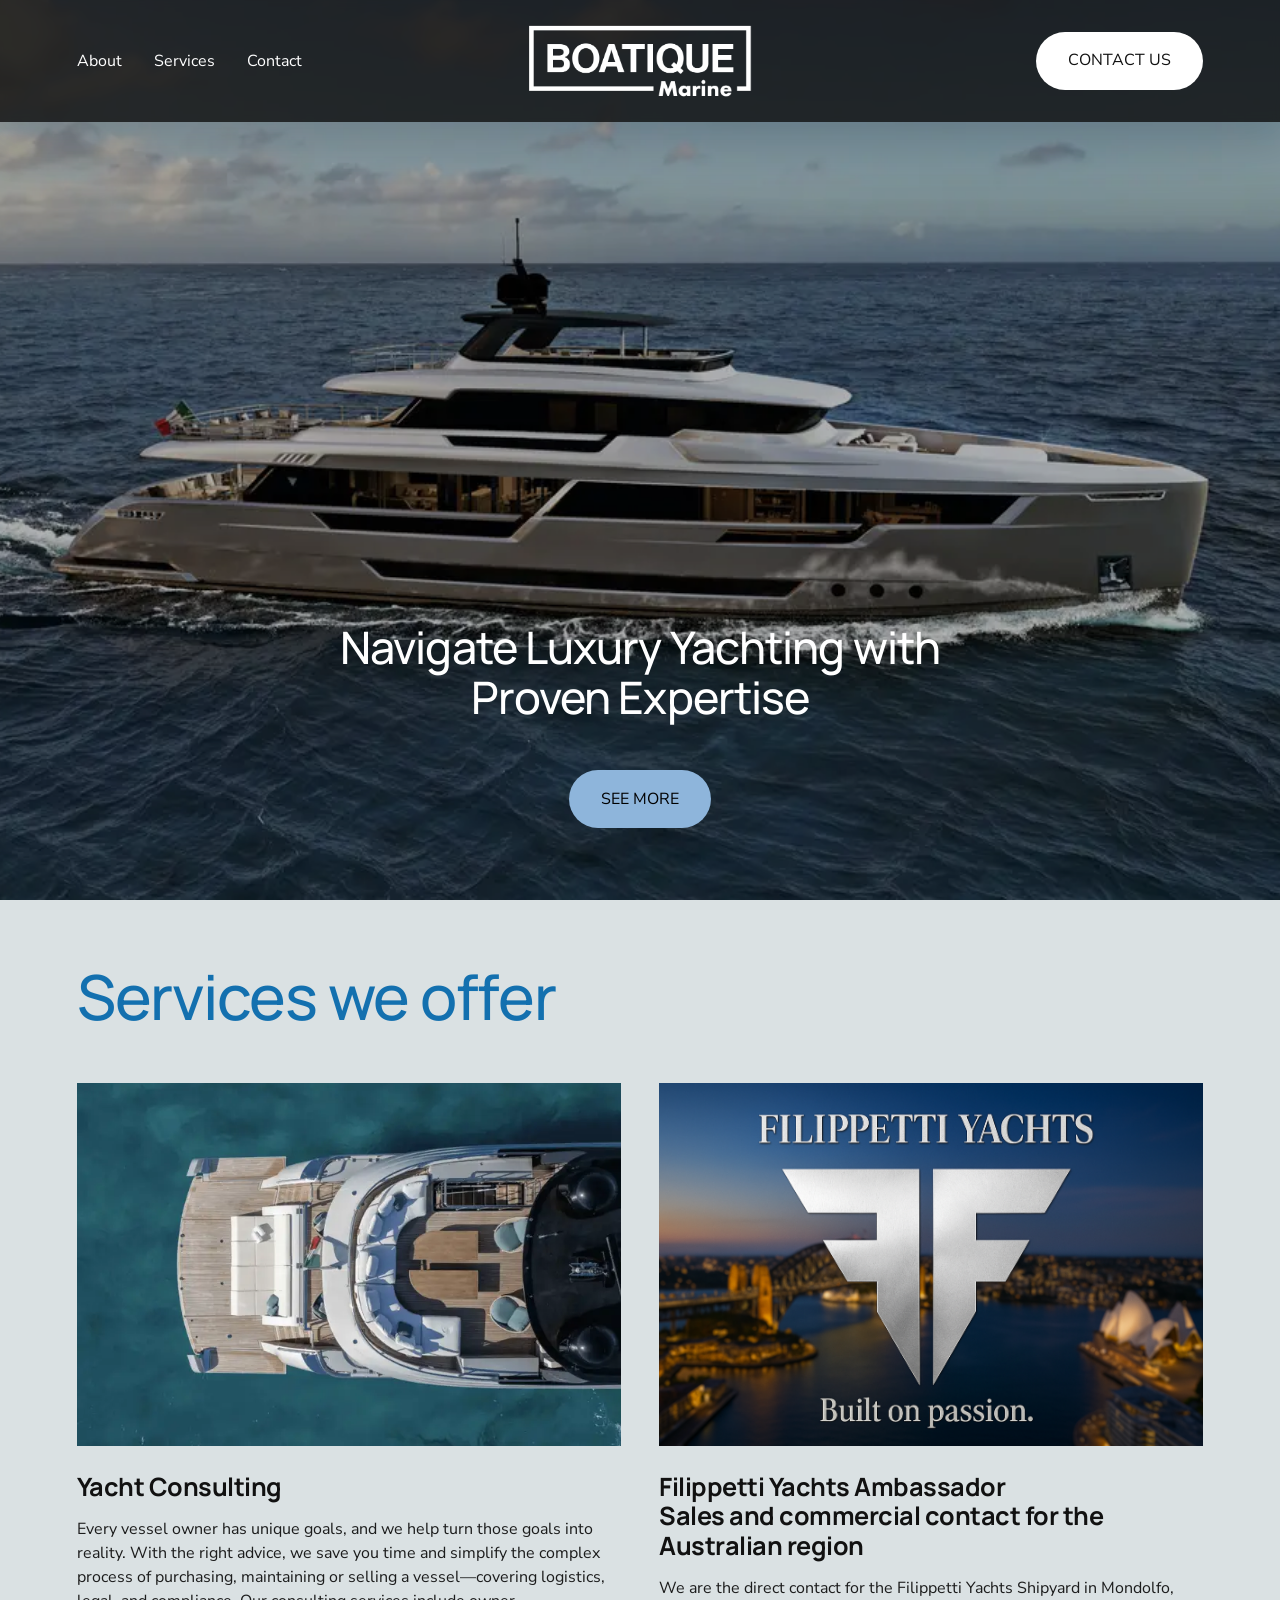
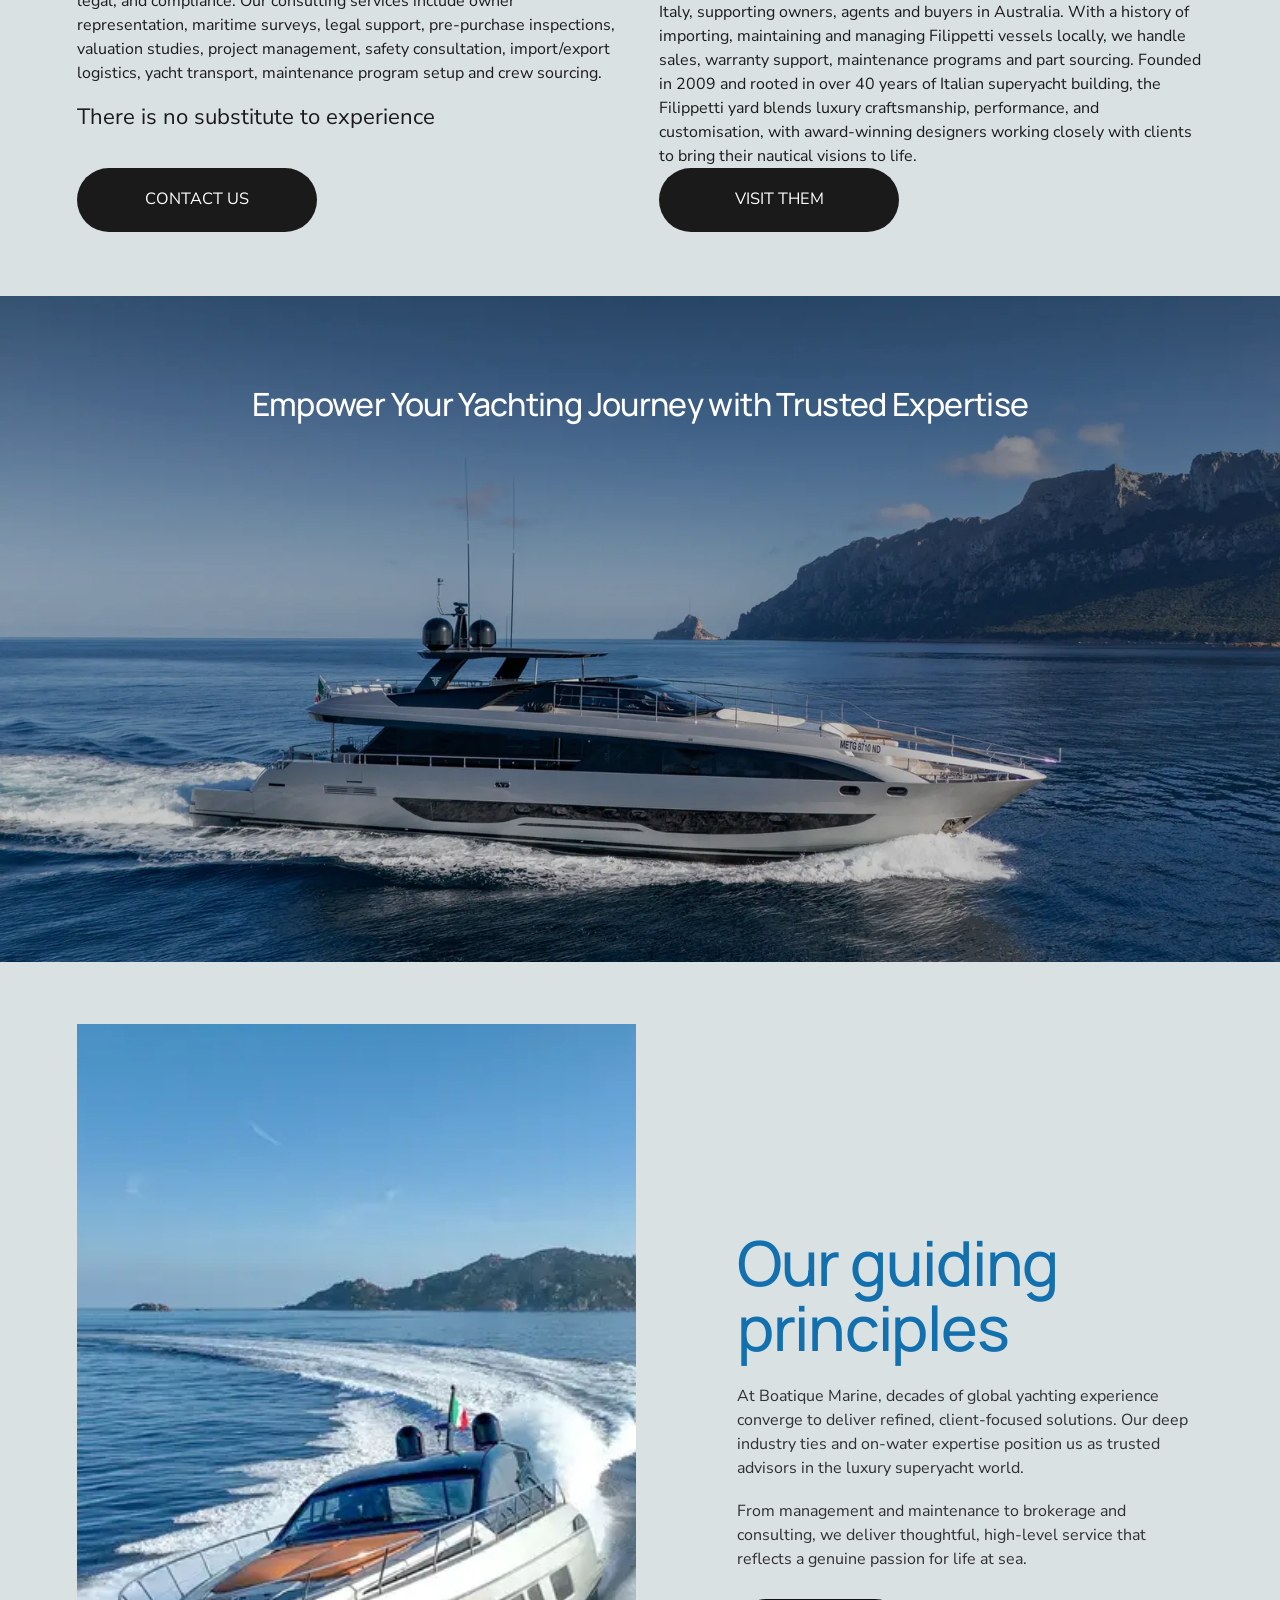
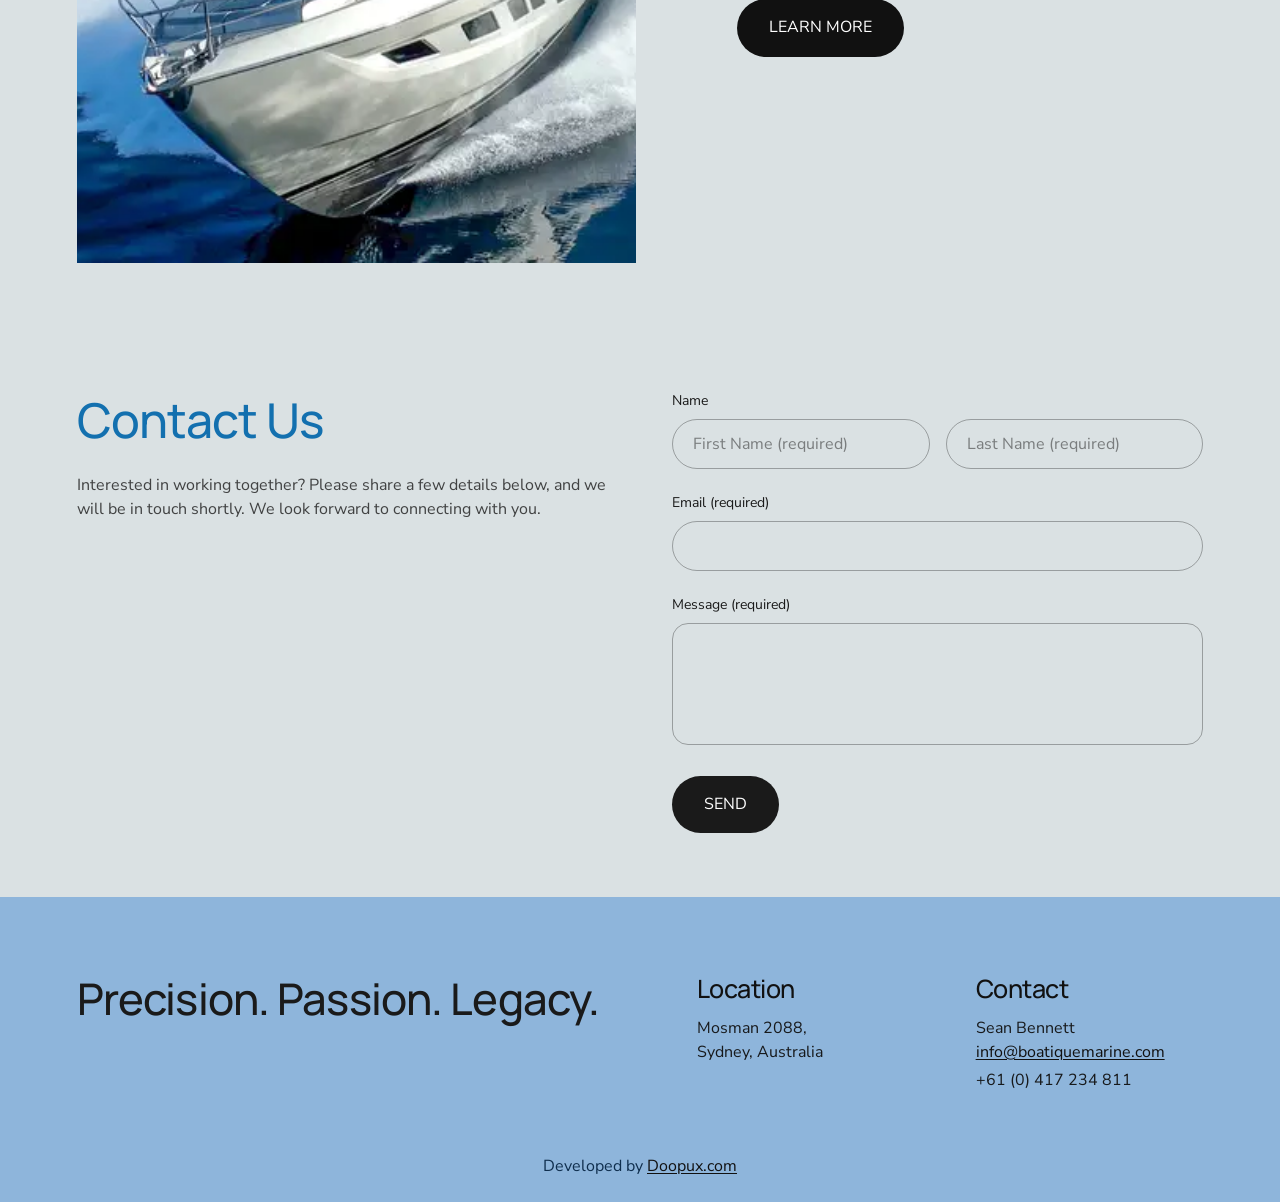
==== commit 7406f5e7: "Finalize latest responsive, button, and layout updates" ====
--- a/index.html
+++ b/index.html
@@ -143,7 +143,7 @@
       </div>
       <div class="relative z-10 flex items-center justify-center px-4">
         <div class="animate-on-scroll" data-animate="fade-in">
-          <h2 class="text-white text-2xl md:text-4xl lg:text-5xl font-medium text-center tracking-tight">Empower Your
+          <h2 class="empower-title text-white text-2xl md:text-4xl lg:text-5xl font-medium text-center tracking-tight">Empower Your
             Yachting Journey with Trusted Expertise</h2>
         </div>
       </div>
--- a/css/styles.css
+++ b/css/styles.css
@@ -20,6 +20,13 @@
   --btn-padding-x-mobile: 2em;
   --btn-min-width: 0;
   --btn-min-width-mobile: 0;
+  --page-gutter: clamp(20px, 6vw, 84px);
+  --layout-column-gap: clamp(1.5rem, 3vw, 3.5rem);
+  --content-grid-gap: clamp(1.75rem, 3vw, 3.25rem);
+  --guiding-focus-x: 31%;
+  --guiding-focus-y: 58%;
+  --about-focus-x: 56%;
+  --about-focus-y: 34%;
   --font-heading: "Manrope", "Avenir Next", "Segoe UI", "Helvetica Neue", Arial, sans-serif;
   --font-body: "Nunito Sans", "Avenir Next", "Segoe UI", "Helvetica Neue", Arial, sans-serif;
 }
@@ -104,8 +111,8 @@
   max-width: 1400px;
   margin-left: auto;
   margin-right: auto;
-  padding-left: 3vw;
-  padding-right: 3vw;
+  padding-left: var(--page-gutter);
+  padding-right: var(--page-gutter);
 }
 
 .flex { display: flex; }
@@ -209,6 +216,7 @@
 .mb-6 { margin-bottom: 1.5rem; }
 .mb-8 { margin-bottom: 2rem; }
 .mb-12 { margin-bottom: 3rem; }
+.mb-16 { margin-bottom: 4rem; }
 .mt-1 { margin-top: 0.25rem; }
 .mt-4 { margin-top: 1rem; }
 .mt-6 { margin-top: 1.5rem; }
@@ -290,14 +298,22 @@
   right: 0;
   z-index: 100;
   height: var(--navbar-height);
-  background-color: transparent;
-  transition: background-color 300ms ease-in-out, padding 140ms ease-in-out, backdrop-filter 300ms ease-in-out;
+  background-color: hsla(0, 0%, 4%, 0.8);
+  -webkit-backdrop-filter: blur(3px);
+  backdrop-filter: blur(3px);
+  box-shadow: 0 12px 48px 12px rgba(0, 0, 0, 0.15);
+  transition: background-color 300ms ease-in-out, padding 140ms ease-in-out, backdrop-filter 300ms ease-in-out, box-shadow 300ms ease-in-out, transform 240ms ease-in-out;
+  will-change: transform;
 }
 
 .navbar.scrolled {
-  background-color: rgba(42, 42, 42, 0.96);
-  backdrop-filter: none;
-  -webkit-backdrop-filter: none;
+  background-color: hsla(0, 0%, 4%, 0.8);
+  -webkit-backdrop-filter: blur(3px);
+  backdrop-filter: blur(3px);
+}
+
+.navbar.navbar-hidden {
+  transform: translateY(calc(-100% - 2px));
 }
 
 /* Logo image */
@@ -336,7 +352,7 @@
   align-items: center;
   justify-content: space-between;
   height: 100%;
-  padding: 0 3vw;
+  padding: 0 var(--page-gutter);
   position: relative;
 }
 
@@ -422,9 +438,6 @@
   display: flex;
   align-items: center;
   text-decoration: none;
-  position: absolute;
-  left: 50%;
-  transform: translateX(-50%);
 }
 
 .logo-img {
@@ -534,7 +547,7 @@
   font-family: var(--font-heading);
   font-size: 2rem;
   font-weight: 500;
-  color: #ffffff;
+  color: var(--color-accent);
   text-decoration: none;
   position: relative;
   opacity: 0.8;
@@ -547,7 +560,7 @@
 
 .mobile-nav a.active {
   opacity: 1;
-  color: #8eb5db;
+  color: #ffffff;
 }
 
 /* ========================================
@@ -612,8 +625,8 @@
   position: relative;
   z-index: 10;
   text-align: center;
-  padding-left: 6vw;
-  padding-right: 6vw;
+  padding-left: var(--page-gutter);
+  padding-right: var(--page-gutter);
   max-width: min(1400px, 100%);
   margin: 0 auto;
 }
@@ -756,7 +769,7 @@
   gap: clamp(1.25rem, 3.2vw, 2.25rem);
   max-width: 1400px;
   margin: 0 auto;
-  padding: clamp(2.5rem, 4.6vw, 4.5rem) 3vw clamp(2.6rem, 5vw, 4.875rem);
+  padding: clamp(2.5rem, 4.6vw, 4.5rem) var(--page-gutter) clamp(2.6rem, 5vw, 4.875rem);
   background-color: #DAE1E3;
 }
 
@@ -765,15 +778,17 @@
   position: relative;
   overflow: hidden;
   width: 100%;
-  aspect-ratio: 1.205 / 1;
+  aspect-ratio: 2 / 3;
   height: auto;
 }
 
 .split-img img {
-  position: static;
+  position: absolute;
+  inset: 0;
   width: 100%;
   height: 100%;
   object-fit: cover;
+  object-position: var(--guiding-focus-x) var(--guiding-focus-y);
 }
 
 .split-content {
@@ -838,7 +853,7 @@
 .grid-2 {
   display: grid;
   grid-template-columns: 1fr;
-  gap: 11px;
+  gap: 2.25rem;
   min-width: 0;
 }
 
@@ -911,8 +926,58 @@
   object-fit: cover;
 }
 
+.about-page .media-mask .img-cover {
+  width: 100%;
+  height: 100% !important;
+  object-fit: cover;
+  object-position: var(--about-focus-x) var(--about-focus-y);
+}
+
+.about-page .main-offset > .section:first-child .media-mask {
+  aspect-ratio: 3 / 4;
+}
+
 .service-row {
   align-items: start;
+  grid-template-columns: 1fr;
+  row-gap: clamp(1.75rem, 3.5vw, 2.5rem);
+  column-gap: var(--content-grid-gap);
+}
+
+.about-page .main-offset > .section:first-child .grid-2,
+.contact-page .main-offset > .section:first-child .grid-2 {
+  grid-template-columns: 1fr;
+  row-gap: clamp(1.75rem, 3.5vw, 2.5rem);
+  column-gap: var(--content-grid-gap);
+}
+
+.service-row > *,
+.about-page .main-offset > .section:first-child .grid-2 > *,
+.contact-page .main-offset > .section:first-child .grid-2 > * {
+  min-width: 0;
+}
+
+.service-row-consulting .consulting-media {
+  aspect-ratio: 1 / 1;
+}
+
+.service-row-filippetti .filippetti-title {
+  margin-bottom: 1.25rem;
+  max-width: none;
+  line-height: 1.08;
+}
+
+.service-row-filippetti .filippetti-subtitle-inline {
+  display: block;
+  margin-top: 0.35rem;
+  max-width: 20ch;
+  font-size: clamp(1.15rem, 1.55vw, 1.4rem);
+  font-weight: 400;
+  line-height: 1.3;
+}
+
+.service-row-filippetti .filippetti-media {
+  aspect-ratio: 1 / 1;
 }
 
 /* ========================================
@@ -972,6 +1037,30 @@
   accent-color: #1a1a1a;
 }
 
+.about-page .form-input-dark,
+.about-page .form-textarea-dark {
+  border-color: rgba(0, 0, 0, 0.5);
+  color: rgba(0, 0, 0, 0.88);
+}
+
+.about-page .form-input-dark::placeholder,
+.about-page .form-textarea-dark::placeholder {
+  color: rgba(0, 0, 0, 0.6);
+}
+
+.about-page .form-input-dark:focus,
+.about-page .form-textarea-dark:focus {
+  border-color: rgba(0, 0, 0, 0.72);
+}
+
+.about-page #about-newsletter {
+  border-color: rgba(0, 0, 0, 0.5);
+}
+
+.about-page label[for="about-newsletter"] {
+  color: rgba(0, 0, 0, 0.82);
+}
+
 /* ========================================
    Footer
    ======================================== */
@@ -987,8 +1076,8 @@
 
 .footer .container {
   max-width: none;
-  padding-left: 3vw;
-  padding-right: 3vw;
+  padding-left: var(--page-gutter);
+  padding-right: var(--page-gutter);
 }
 
 .footer .container > .grid-2 {
@@ -1099,7 +1188,7 @@
 }
 
 .home-page .footer .container > .grid-2 {
-  gap: 11px;
+  gap: clamp(2rem, 4vw, 4.5rem);
 }
 
 .home-page .footer-tagline {
@@ -1118,11 +1207,28 @@
   line-height: 1.3;
 }
 
+body:not(.home-page) .main-offset h1.text-3xl {
+  line-height: calc(1.2 * (1 + (1 - 4) / 25));
+  font-size: calc((4 - 1) * calc(.012 * min(100svh, 900px)) + 1rem);
+}
+
+@media (max-width: 767px) {
+  .about-page .about-copy {
+    font-size: 1rem;
+    line-height: 1.5;
+    color: rgba(26, 26, 26, 0.95);
+  }
+}
+
 @media (min-width: 768px) {
+  body:not(.home-page) .main-offset h1.text-3xl {
+    font-size: calc((4 - 1) * 1.2vw + 1rem);
+  }
+
   .home-page #services .grid-2 {
     grid-template-columns: repeat(2, minmax(0, 1fr));
-    column-gap: clamp(3.2rem, 8.2vw, 8rem);
-    row-gap: clamp(2rem, 3.2vw, 2.8rem);
+    column-gap: var(--layout-column-gap);
+    row-gap: clamp(1.9rem, 2.6vw, 2.4rem);
   }
 
   .home-page #services .group-img {
@@ -1159,6 +1265,7 @@
 }
 
 @media (min-width: 1484px) {
+  body:not(.home-page) .main-offset h1.text-3xl { font-size: 4rem; }
   .home-page .section > .container > .animate-on-scroll > h2 { font-size: 4rem; }
   .home-page .group h3 { font-size: 1.6rem; }
   .home-page .group p.text-lg { font-size: 1.4rem; }
@@ -1238,11 +1345,11 @@
 }
 
 .animate-on-scroll[data-animate="slide-in-left"] {
-  transform: translateX(-50px);
+  transform: none;
 }
 
 .animate-on-scroll[data-animate="slide-in-right"] {
-  transform: translateX(50px);
+  transform: none;
 }
 
 .animate-on-scroll.visible {
@@ -1256,8 +1363,8 @@
 
 @media (min-width: 768px) {
   .container {
-    padding-left: 3vw;
-    padding-right: 3vw;
+    padding-left: var(--page-gutter);
+    padding-right: var(--page-gutter);
   }
 
   .md\:flex { display: flex; }
@@ -1291,8 +1398,8 @@
   .mobile-menu-btn { display: none; }
 
   .hero-content {
-    padding-left: 3vw;
-    padding-right: 3vw;
+    padding-left: var(--page-gutter);
+    padding-right: var(--page-gutter);
   }
 
   .hero-title { font-size: 2.5rem; }
@@ -1300,18 +1407,22 @@
   .section-empower { height: clamp(500px, 74vh, 820px); }
   .section-split {
     display: grid;
-    grid-template-columns: minmax(0, 12fr) clamp(1.5rem, 3vw, 3.4rem) minmax(0, 9fr);
+    grid-template-columns: minmax(0, 12fr) var(--layout-column-gap) minmax(0, 9fr);
     align-items: center;
     gap: 0;
-    padding: clamp(2.9rem, 4.8vw, 4.9rem) 3vw clamp(2.7rem, 5vw, 4.875rem);
+    padding: clamp(2.9rem, 4.8vw, 4.9rem) var(--page-gutter) clamp(2.7rem, 5vw, 4.875rem);
   }
   .split-img {
     order: initial;
     grid-column: 1;
-    aspect-ratio: 1.205 / 1;
+    aspect-ratio: 2 / 3;
     height: auto;
     min-height: 0;
     max-height: none;
+  }
+
+  .home-page .split-img {
+    width: 90%;
   }
   .split-content {
     order: initial;
@@ -1319,6 +1430,13 @@
     max-width: none;
     padding: 0;
   }
+
+  .logo-box {
+    position: absolute;
+    left: 50%;
+    transform: translateX(-50%);
+  }
+
 }
 
 @media (min-width: 768px) and (max-width: 1023px) {
@@ -1340,21 +1458,22 @@
 
 @media (min-width: 1024px) {
   .container {
-    padding-left: 3vw;
-    padding-right: 3vw;
+    padding-left: var(--page-gutter);
+    padding-right: var(--page-gutter);
   }
 
   .lg\:text-4xl { font-size: 2.25rem; line-height: 2.5rem; }
   .lg\:text-5xl { font-size: 3rem; line-height: 1.2; }
+  .empower-title {
+    font-size: clamp(2rem, 2.35vw, 2.55rem);
+    line-height: 1.15;
+  }
 
   .hero-title { font-size: 2.8rem; }
   .logo-img { height: 77px; }
-  .navbar-inner { padding: 0 3vw; }
+  .navbar-inner { padding: 0 var(--page-gutter); }
   .hero-btn { font-size: 1rem; }
   .split-img { min-height: 0; }
-  .service-row {
-    grid-template-columns: repeat(2, minmax(0, 1fr));
-  }
 }
 
 @media (max-width: 767px) {
@@ -1366,17 +1485,29 @@
   }
 
   .container {
-    padding-left: 6vw;
-    padding-right: 6vw;
+    padding-left: var(--page-gutter);
+    padding-right: var(--page-gutter);
   }
 
   .navbar-inner {
-    padding-left: 6vw;
-    padding-right: 6vw;
+    padding-left: var(--page-gutter);
+    padding-right: var(--page-gutter);
   }
 
   .logo-img {
     height: 27px;
+  }
+
+  .aspect-locked {
+    aspect-ratio: 1 / 1;
+  }
+
+  .home-page #services .group:first-child .aspect-locked {
+    object-position: 56% 48%;
+  }
+
+  .home-page #services .group:last-child .aspect-locked {
+    object-position: 50% 55%;
   }
 
   .section {
@@ -1390,14 +1521,20 @@
     padding-top: clamp(56px, 9vh, 84px);
   }
 
+  .home-page .section-empower .img-cover {
+    object-position: 56% 58%;
+  }
+
   .hero {
-    min-height: 560px;
+    min-height: 0;
+    height: 100vh;
+    height: 100dvh;
     padding-bottom: clamp(2rem, 8vh, 3.5rem);
   }
 
   .hero-content {
-    padding-left: 6vw;
-    padding-right: 6vw;
+    padding-left: var(--page-gutter);
+    padding-right: var(--page-gutter);
   }
 
   .hero-title {
@@ -1407,11 +1544,15 @@
   }
 
   .section-split {
-    padding-left: 6vw;
-    padding-right: 6vw;
+    padding-left: var(--page-gutter);
+    padding-right: var(--page-gutter);
     padding-top: clamp(2rem, 7vw, 2.9rem);
     padding-bottom: clamp(2.2rem, 7.2vw, 3.2rem);
-    gap: clamp(1.05rem, 4vw, 1.5rem);
+    gap: clamp(2.25rem, 6vw, 3.25rem);
+  }
+
+  .home-page .split-img {
+    aspect-ratio: 3 / 4;
   }
 
   .split-content {
@@ -1432,12 +1573,67 @@
   .footer { padding-top: clamp(2.75rem, 9vw, 4rem); }
 
   .footer .container {
-    padding-left: 6vw;
-    padding-right: 6vw;
+    padding-left: var(--page-gutter);
+    padding-right: var(--page-gutter);
   }
 
   .footer-bottom {
     margin-top: clamp(1.75rem, 6vw, 2.5rem);
+  }
+
+  .service-row-filippetti .filippetti-title {
+    margin-bottom: 1.7rem;
+    max-width: none;
+    line-height: 1.16;
+  }
+
+  .service-row-filippetti .filippetti-subtitle-inline {
+    display: inline;
+    margin-top: 0;
+    max-width: none;
+    font-size: inherit;
+    font-weight: inherit;
+    line-height: inherit;
+  }
+
+  .service-row-filippetti .filippetti-media {
+    aspect-ratio: 4 / 3;
+  }
+
+  .service-row-filippetti .filippetti-media-mobile {
+    margin-bottom: 1rem;
+  }
+
+  .services-page .service-row.mb-16 {
+    margin-bottom: clamp(4.5rem, 12vw, 5.9rem);
+  }
+
+  .service-row-consulting .consulting-media {
+    aspect-ratio: 4 / 3;
+  }
+
+  .service-row-consulting .consulting-media-mobile {
+    margin-bottom: 1.6rem;
+  }
+
+  .services-page .consulting-media-mobile .square-mask-img {
+    object-position: 50% 58%;
+  }
+
+  .services-page .filippetti-media-mobile .square-mask-img {
+    object-position: 52% 56%;
+  }
+
+  .about-page .media-mask .img-cover {
+    width: 100%;
+    height: 100% !important;
+    object-position: var(--about-focus-x) var(--about-focus-y);
+  }
+
+  .contact-page .media-mask .img-cover {
+    height: auto;
+    aspect-ratio: 1 / 1;
+    object-position: 50% 50%;
   }
 }
 
@@ -1461,8 +1657,8 @@
 
   .container,
   .navbar-inner {
-    padding-left: 6vw;
-    padding-right: 6vw;
+    padding-left: var(--page-gutter);
+    padding-right: var(--page-gutter);
   }
 
   .mobile-nav a {
@@ -1478,7 +1674,7 @@
 }
 
 @media (min-width: 375px) and (max-width: 430px) {
-  .container { padding-left: 6vw; padding-right: 6vw; }
+  .container { padding-left: var(--page-gutter); padding-right: var(--page-gutter); }
 
   .hero-title { font-size: calc((2.8 - 1) * calc(.012 * min(100svh, 900px)) + 1rem); }
 
@@ -1489,25 +1685,102 @@
 }
 
 @media (min-width: 431px) and (max-width: 767px) {
-  .container { padding-left: 6vw; padding-right: 6vw; }
+  .container { padding-left: var(--page-gutter); padding-right: var(--page-gutter); }
 
   .hero-title { font-size: calc((2.8 - 1) * calc(.012 * min(100svh, 900px)) + 1rem); }
 }
 
-@media (min-width: 768px) and (max-width: 1023px) {
-  .service-row {
+@media (min-width: 768px) and (max-width: 1199px) {
+  .about-page .main-offset > .section:first-child .grid-2,
+  .contact-page .main-offset > .section:first-child .grid-2,
+  .services-page .service-row {
     grid-template-columns: 1fr;
-    gap: clamp(1.5rem, 3vw, 2.25rem);
-  }
-
-  .service-row .square-mask {
-    max-width: min(580px, 100%);
-    margin-inline: auto;
-    aspect-ratio: 16 / 10;
-  }
-
-  .service-row .btn {
-    margin-top: 1.5rem;
+    row-gap: clamp(1.75rem, 3.5vw, 2.5rem);
+    column-gap: var(--content-grid-gap);
+  }
+
+  .services-page .service-row > * {
+    grid-column: auto !important;
+  }
+
+  .services-page .consulting-media-desktop,
+  .services-page .filippetti-media-desktop {
+    display: none !important;
+  }
+
+  .services-page .consulting-media-mobile,
+  .services-page .filippetti-media-mobile {
+    display: block !important;
+  }
+
+  .about-page .main-offset > .section:first-child .grid-2 > :last-child {
+    display: none !important;
+  }
+
+  .about-page .main-offset > .section:first-child .grid-2 > :first-child .media-mask {
+    display: block !important;
+  }
+}
+
+@media (min-width: 1200px) {
+  .home-page #services .grid-2 {
+    align-items: stretch;
+  }
+
+  .home-page #services .group {
+    display: flex;
+    flex-direction: column;
+    min-height: 100%;
+  }
+
+  .home-page #services .group .btn {
+    margin-top: auto;
+  }
+
+  .home-page #services .group .btn,
+  .services-page .main-offset .btn {
+    width: clamp(240px, 43%, 390px);
+    max-width: 100%;
+    min-height: clamp(64px, 4.2vw, 76px);
+    font-size: 1.02rem;
+    letter-spacing: 0;
+  }
+
+  .about-page .main-offset > .section:first-child .grid-2,
+  .contact-page .main-offset > .section:first-child .grid-2 {
+    grid-template-columns: repeat(2, minmax(0, 1fr));
+    column-gap: var(--content-grid-gap);
+    row-gap: clamp(1.75rem, 2.6vw, 2.4rem);
+    align-items: start;
+  }
+
+  .services-page .main-offset .container {
+    padding-left: var(--page-gutter);
+    padding-right: var(--page-gutter);
+  }
+
+  .services-page .service-row {
+    grid-template-columns: minmax(0, 11fr) var(--layout-column-gap) minmax(0, 11fr);
+    column-gap: var(--layout-column-gap);
+    row-gap: clamp(1.75rem, 2.6vw, 2.4rem);
+  }
+
+  .services-page .service-row > :first-child,
+  .services-page .service-row > :last-child {
+    grid-column: 1;
+    align-self: start;
+  }
+
+  .services-page .service-row > :last-child {
+    grid-column: 3;
+  }
+
+  .services-page .service-row-consulting .animate-on-scroll[data-animate="slide-in-right"] {
+    align-self: start;
+  }
+
+  .services-page .service-row .animate-on-scroll {
+    transform: none !important;
   }
 }
 
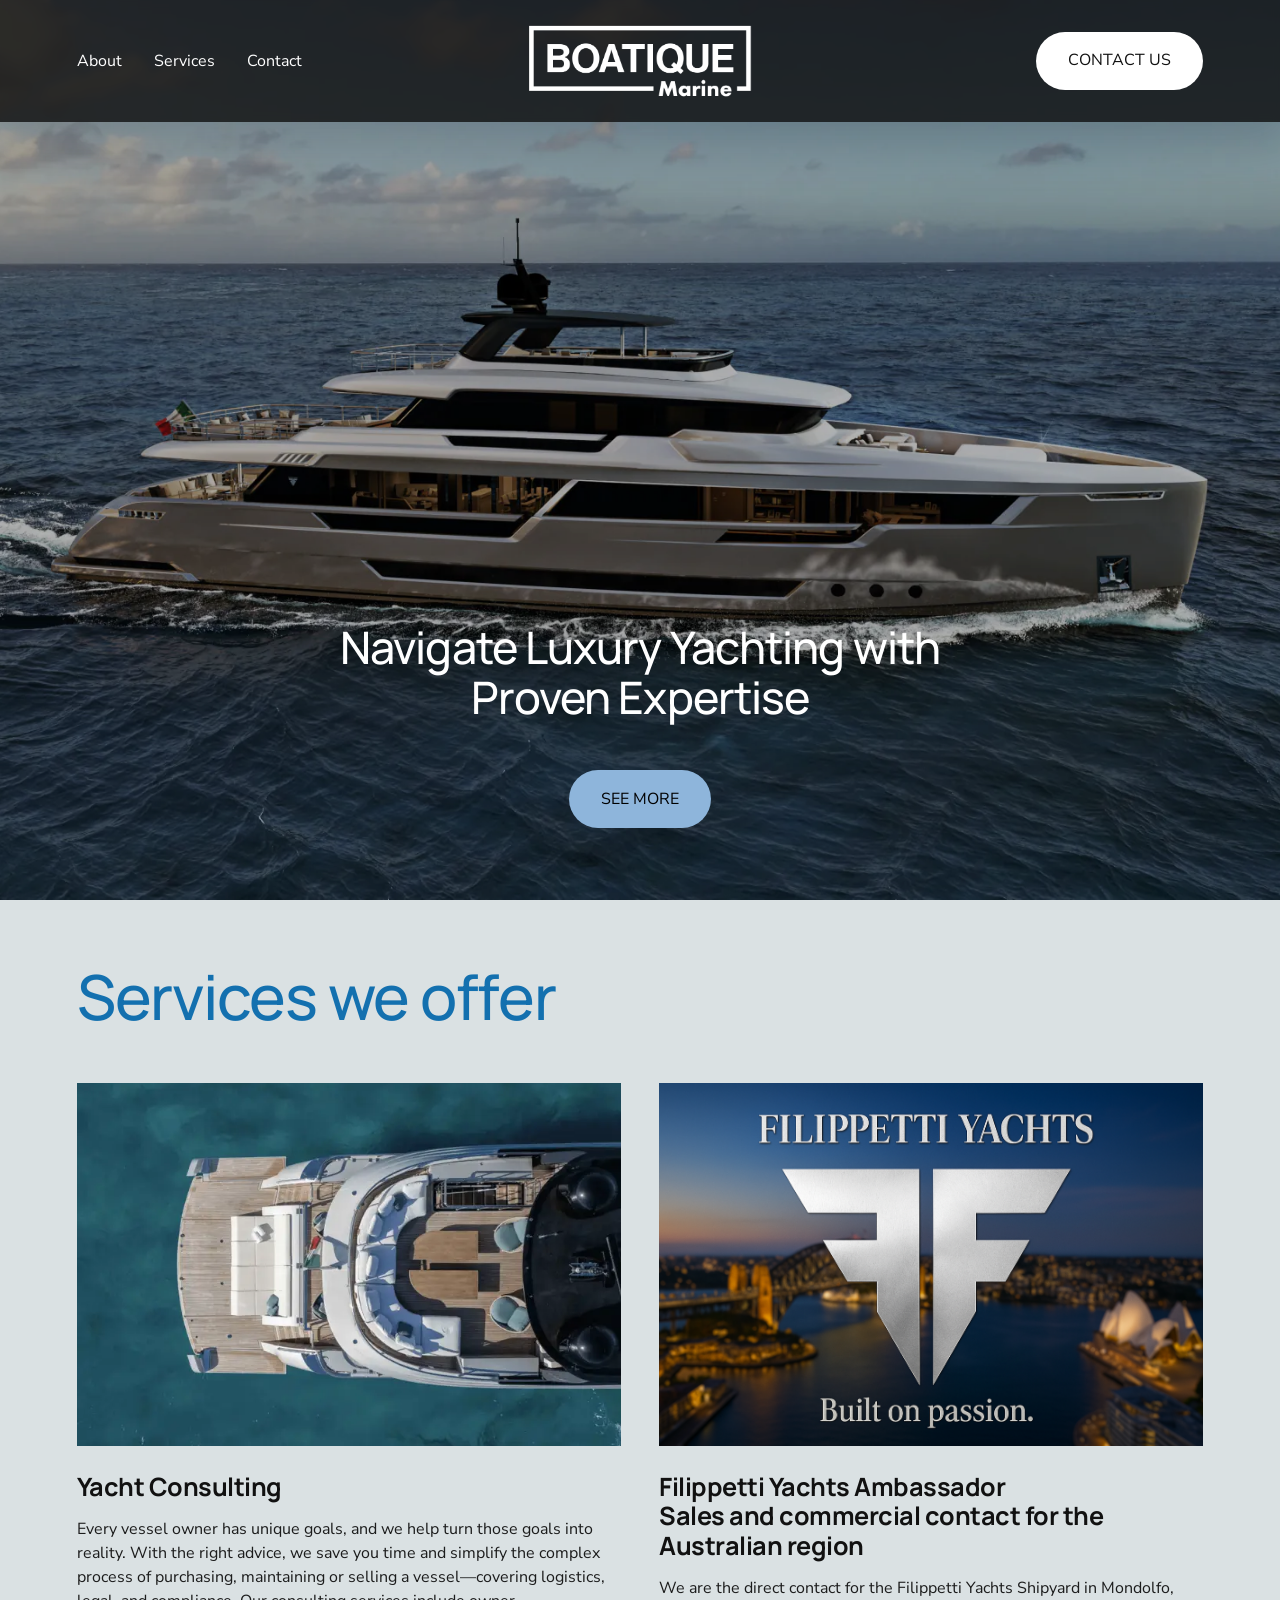
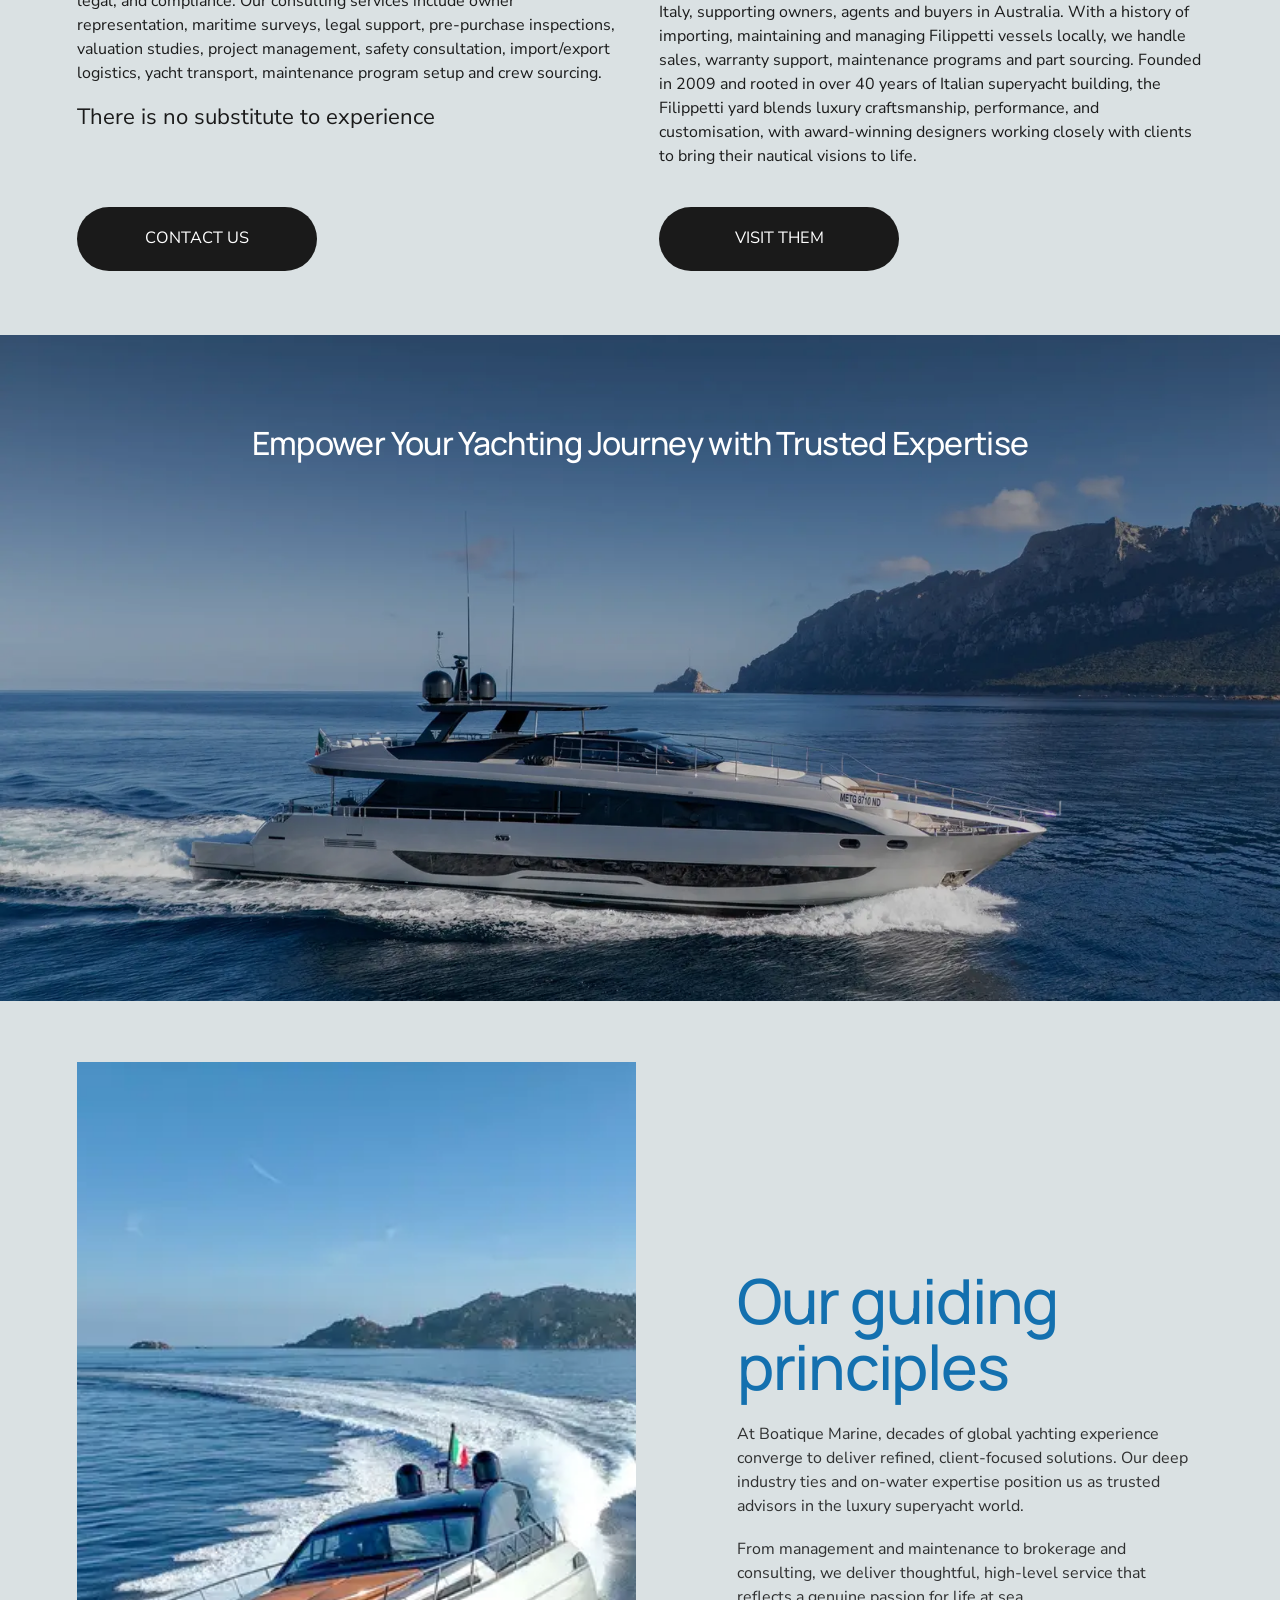
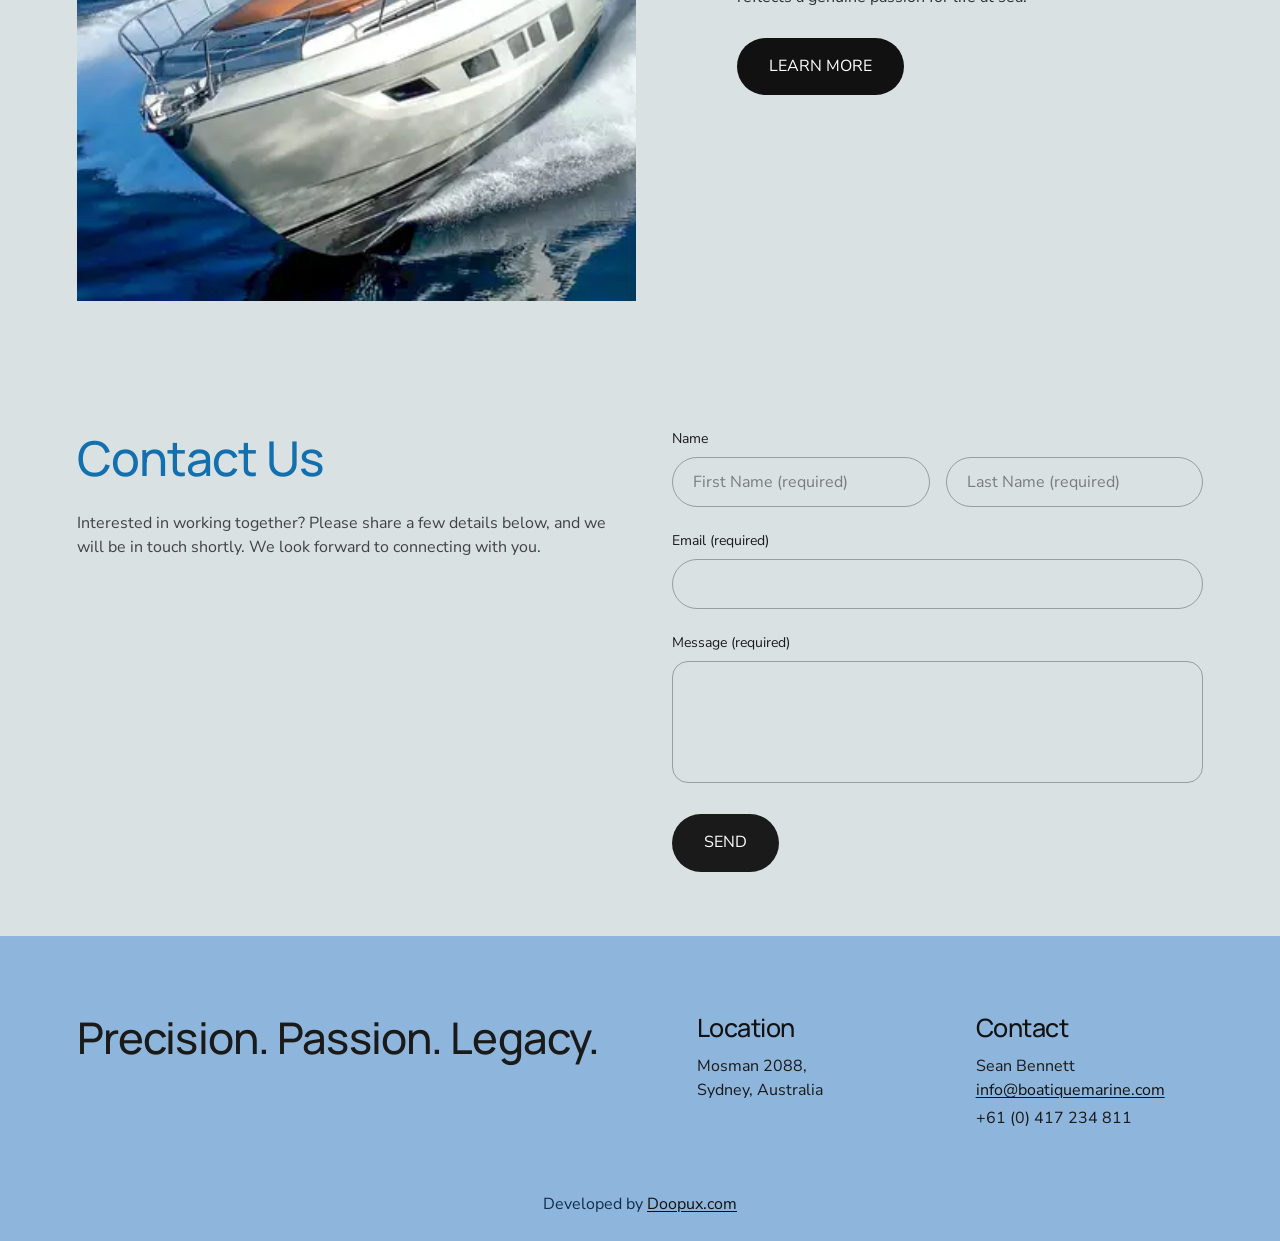
==== commit 990257b1: "Optimize home hero placeholder image" ====
--- a/index.html
+++ b/index.html
@@ -11,8 +11,8 @@
   <link href="https://fonts.googleapis.com/css2?family=Manrope:wght@500&family=Nunito+Sans:wght@400;500&display=swap"
     rel="stylesheet">
   <link rel="icon" type="image/webp" href="./images/favicon.webp">
-  <link rel="preload" as="image" type="image/webp" href="./images/hero-placeholder-e36-960.webp"
-    imagesrcset="./images/hero-placeholder-e36-960.webp 960w, ./images/hero-placeholder-e36-1600.webp 1600w"
+  <link rel="preload" as="image" type="image/webp" href="./images/boatique-marine-e36-luxury-yacht-hero-960.webp"
+    imagesrcset="./images/boatique-marine-e36-luxury-yacht-hero-960.webp 960w, ./images/boatique-marine-e36-luxury-yacht-hero-1600.webp 1600w"
     imagesizes="100vw">
   <link rel="stylesheet" href="./css/styles.css">
 </head>
@@ -57,14 +57,15 @@
     <!-- Hero Section with Video Background -->
     <section class="hero">
       <div class="hero-video-container" id="hero-bg">
-        <video autoplay muted loop playsinline preload="none" poster="./images/hero-placeholder-e36-960.webp">
+        <video autoplay muted loop playsinline preload="none"
+          poster="./images/boatique-marine-e36-luxury-yacht-hero-1600.webp">
           <source data-src="./images/sydneyharbour-mobile.mp4" type="video/mp4" media="(max-width: 767px)">
           <source data-src="./images/sydneyharbour-desktop.mp4" type="video/mp4">
         </video>
-        <img src="./images/hero-placeholder-e36-960.webp"
-          srcset="./images/hero-placeholder-e36-960.webp 960w, ./images/hero-placeholder-e36-1600.webp 1600w"
-          sizes="100vw" alt="Luxury Yacht" class="hero-fallback-img" width="1600" height="1032" loading="eager"
-          fetchpriority="high">
+        <img src="./images/boatique-marine-e36-luxury-yacht-hero-960.webp"
+          srcset="./images/boatique-marine-e36-luxury-yacht-hero-960.webp 960w, ./images/boatique-marine-e36-luxury-yacht-hero-1600.webp 1600w"
+          sizes="100vw" alt="Boatique Marine E36 luxury yacht exterior view" class="hero-fallback-img" width="1600"
+          height="1033" loading="eager" decoding="async" fetchpriority="high">
         <div class="hero-overlay"></div>
       </div>
       <div class="hero-content">
--- a/css/styles.css
+++ b/css/styles.css
@@ -592,22 +592,36 @@
 }
 
 .hero-video-container video {
+  position: absolute;
+  inset: 0;
   width: 100%;
   height: 100%;
   object-fit: cover;
+  opacity: 0;
+  transition: opacity 500ms ease;
 }
 
 .hero-video-container .hero-fallback-img {
+  position: absolute;
+  inset: 0;
   width: 100%;
   height: 100%;
   object-fit: cover;
+  opacity: 1;
+  transition: opacity 400ms ease;
+}
+
+.hero-video-container.is-video-ready video {
+  opacity: 1;
+}
+
+.hero-video-container.is-video-ready .hero-fallback-img {
+  opacity: 0;
+  pointer-events: none;
+}
+
+.hero-video-container.has-video-error video {
   display: none;
-}
-
-/* Fallback for browsers that don't support video */
-.hero-video-container video:not([src]) + .hero-fallback-img,
-.hero-video-container video[src=""] + .hero-fallback-img {
-  display: block;
 }
 
 .hero-overlay {
@@ -1039,26 +1053,18 @@
 
 .about-page .form-input-dark,
 .about-page .form-textarea-dark {
-  border-color: rgba(0, 0, 0, 0.5);
-  color: rgba(0, 0, 0, 0.88);
+  border-color: rgba(46, 70, 93, 0.34);
+  color: rgba(40, 61, 82, 0.82);
 }
 
 .about-page .form-input-dark::placeholder,
 .about-page .form-textarea-dark::placeholder {
-  color: rgba(0, 0, 0, 0.6);
+  color: rgba(40, 61, 82, 0.58);
 }
 
 .about-page .form-input-dark:focus,
 .about-page .form-textarea-dark:focus {
-  border-color: rgba(0, 0, 0, 0.72);
-}
-
-.about-page #about-newsletter {
-  border-color: rgba(0, 0, 0, 0.5);
-}
-
-.about-page label[for="about-newsletter"] {
-  color: rgba(0, 0, 0, 0.82);
+  border-color: rgba(34, 56, 79, 0.5);
 }
 
 /* ========================================
@@ -1468,6 +1474,9 @@
     font-size: clamp(2rem, 2.35vw, 2.55rem);
     line-height: 1.15;
   }
+  .home-page .section-empower .img-cover {
+    object-position: 50% 45%;
+  }
 
   .hero-title { font-size: 2.8rem; }
   .logo-img { height: 77px; }
@@ -1744,6 +1753,10 @@
     min-height: clamp(64px, 4.2vw, 76px);
     font-size: 1.02rem;
     letter-spacing: 0;
+  }
+
+  .home-page #services .group > p.text-dark-80 + .btn {
+    margin-top: clamp(2.1rem, 3vw, 2.9rem);
   }
 
   .about-page .main-offset > .section:first-child .grid-2,
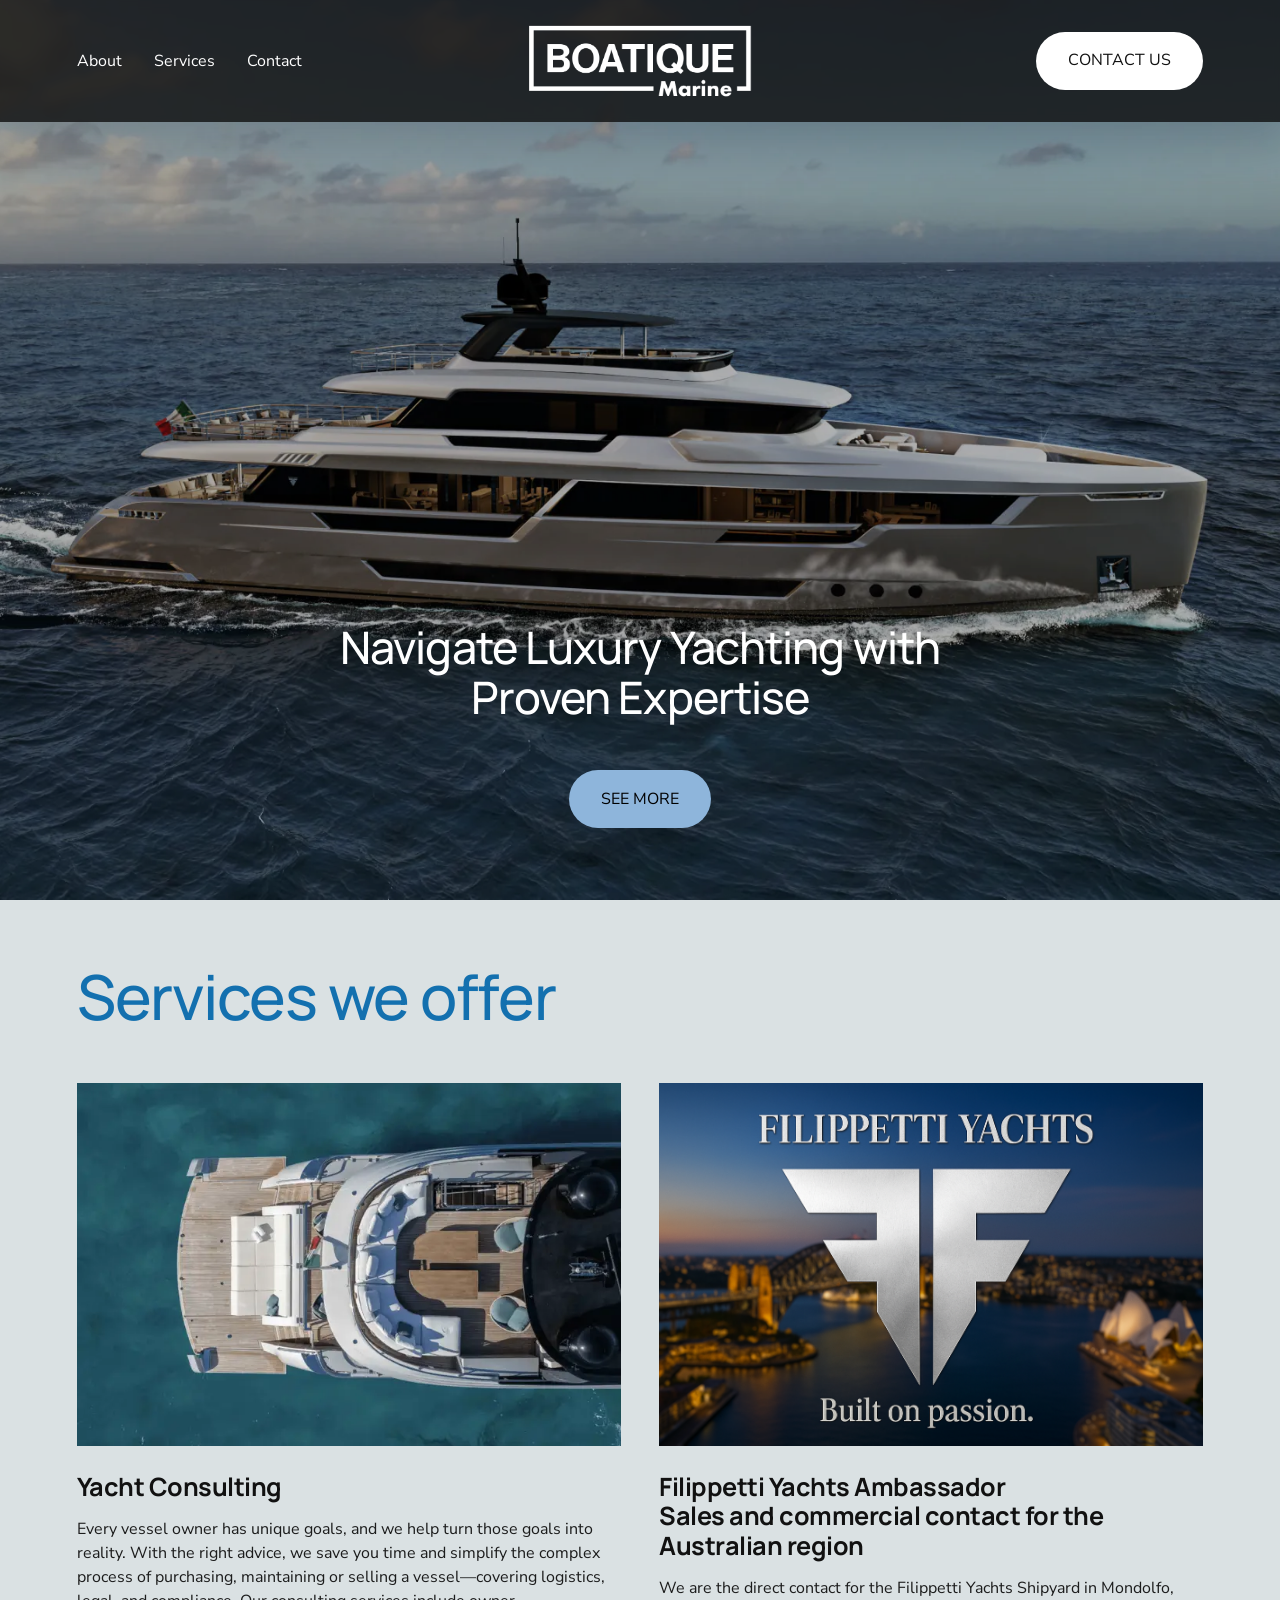
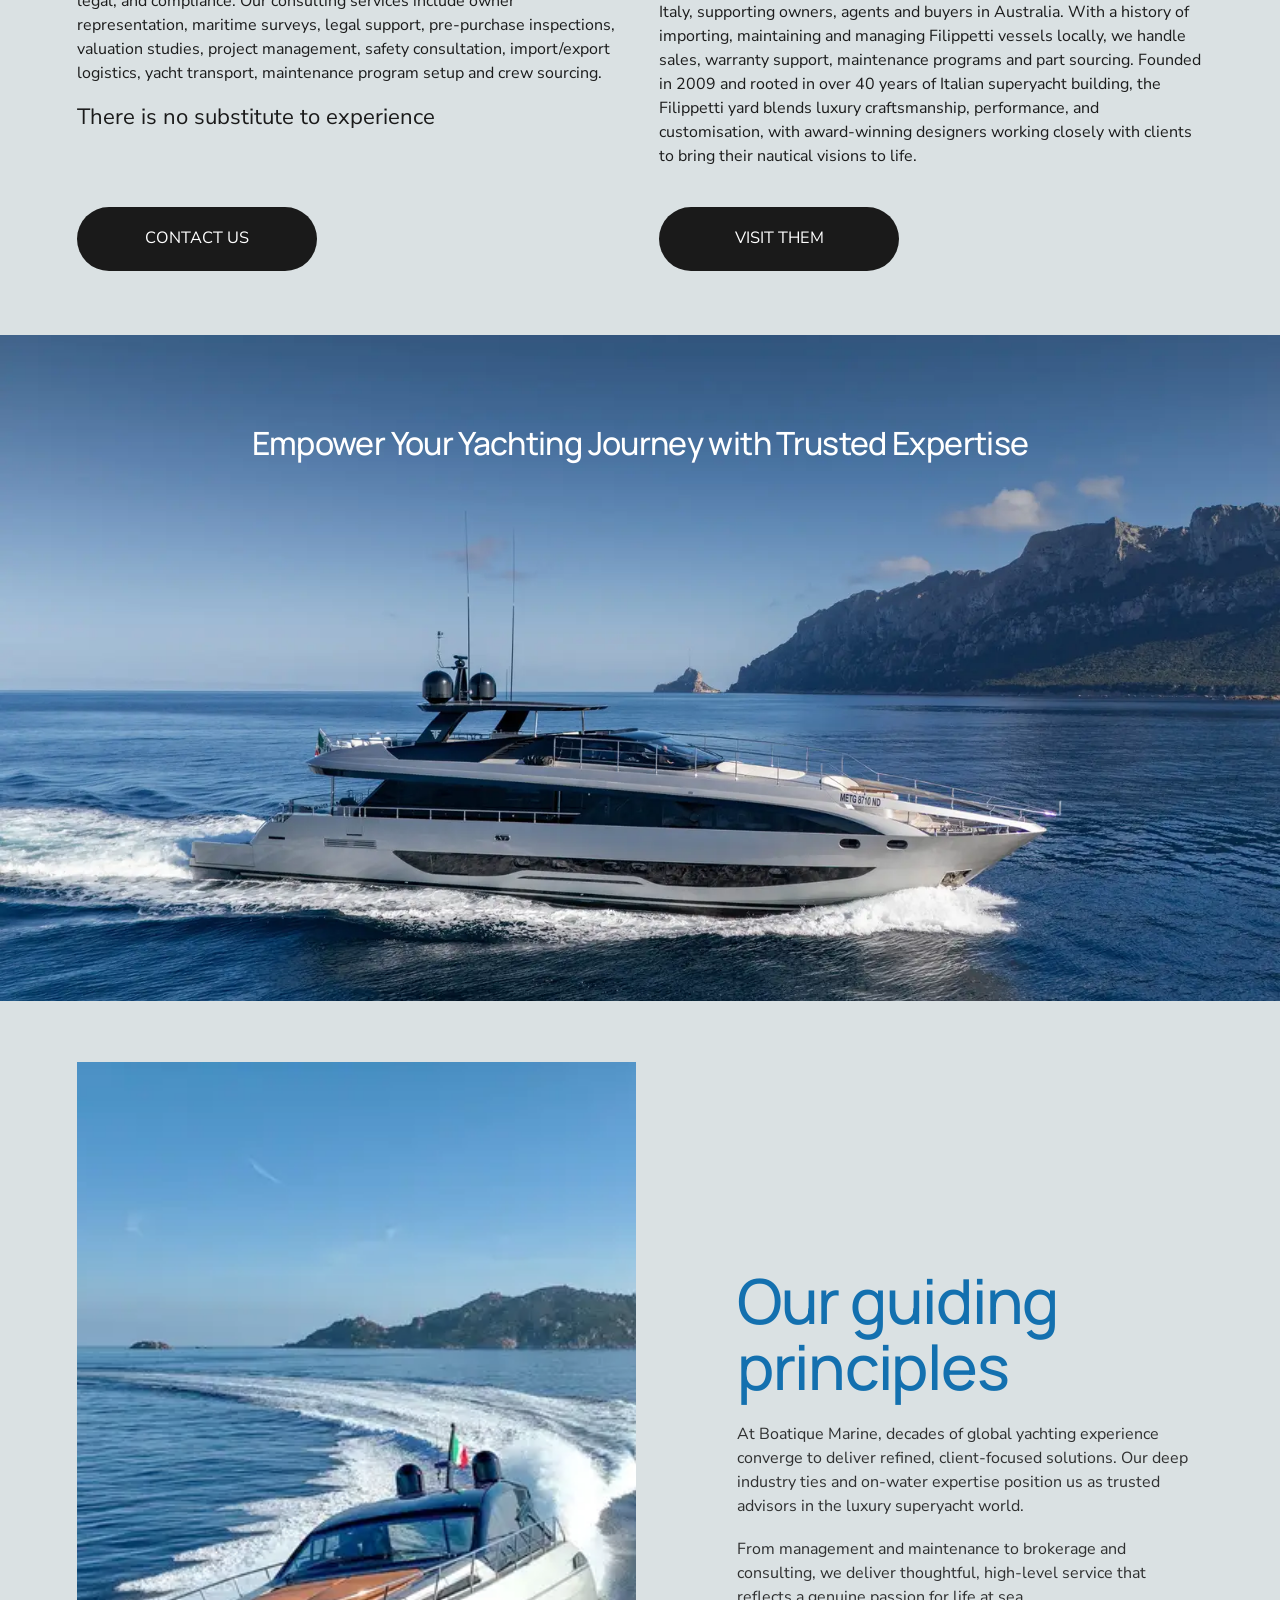
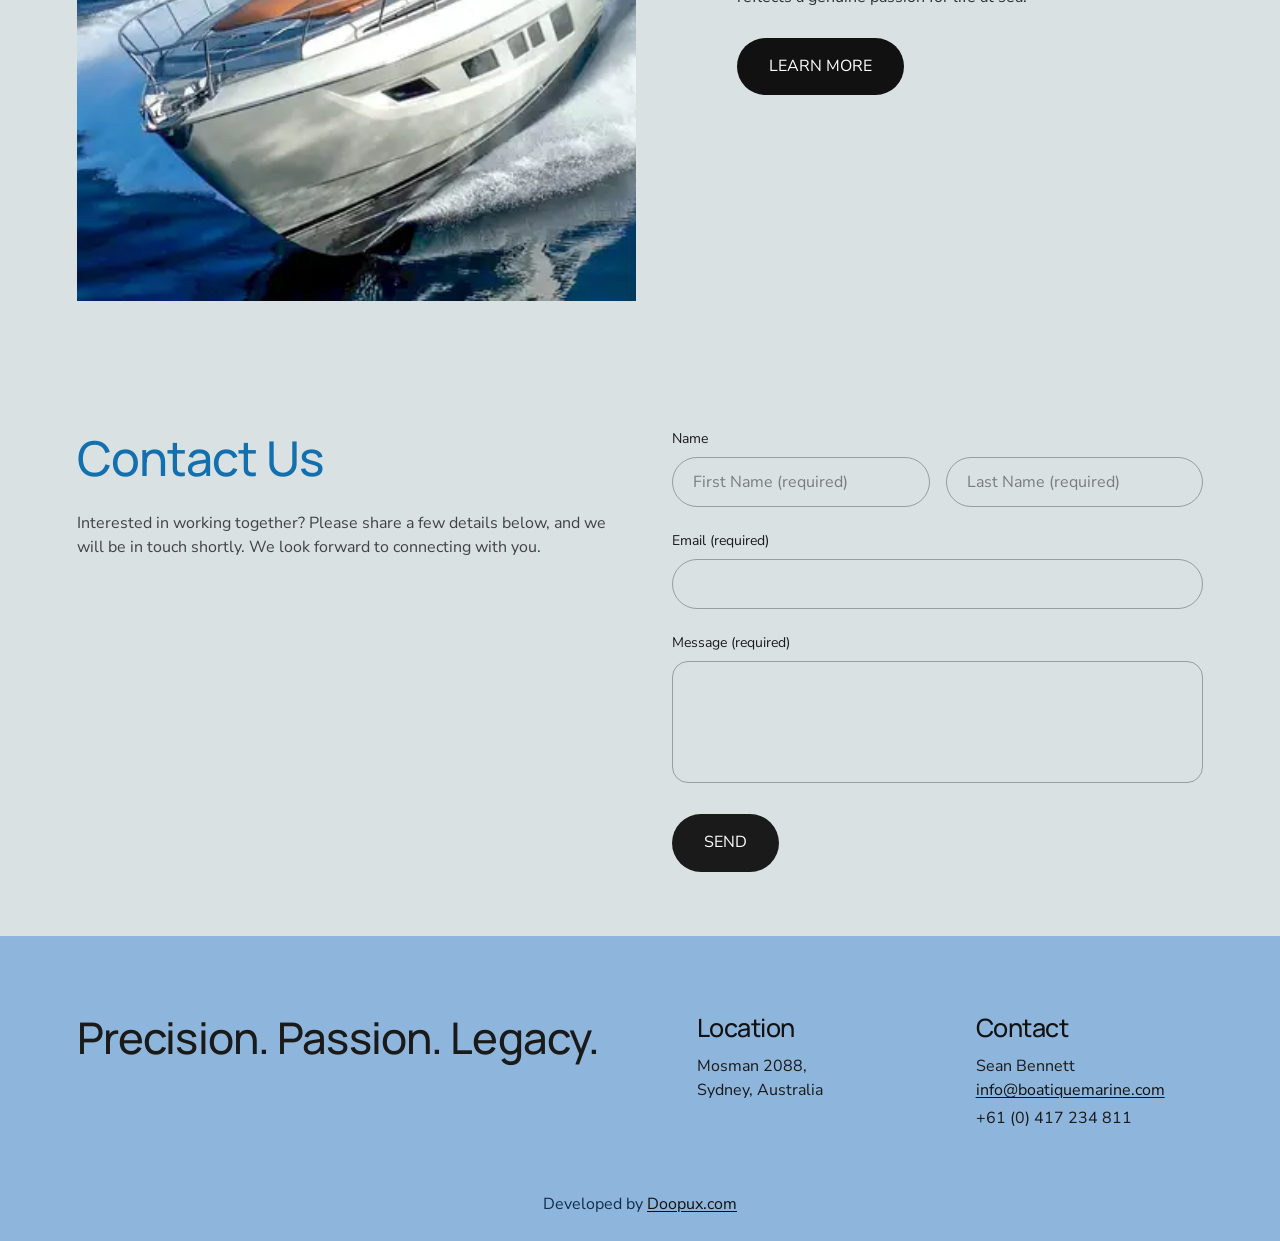
==== commit 7387bfc5: "Commit remaining local changes" ====
--- a/index.html
+++ b/index.html
@@ -140,7 +140,6 @@
           srcset="./images/empower-yacht-900.webp 900w, ./images/empower-yacht-1600.webp 1600w"
           sizes="100vw" alt="Yacht Cruising" class="w-full h-full img-cover" width="1600" height="1200"
           loading="lazy" decoding="async">
-        <div class="absolute inset-0 hero-overlay-light"></div>
       </div>
       <div class="relative z-10 flex items-center justify-center px-4">
         <div class="animate-on-scroll" data-animate="fade-in">
--- a/css/styles.css
+++ b/css/styles.css
@@ -1699,7 +1699,7 @@
   .hero-title { font-size: calc((2.8 - 1) * calc(.012 * min(100svh, 900px)) + 1rem); }
 }
 
-@media (min-width: 768px) and (max-width: 1199px) {
+@media (min-width: 768px) and (max-width: 989px) {
   .about-page .main-offset > .section:first-child .grid-2,
   .contact-page .main-offset > .section:first-child .grid-2,
   .services-page .service-row {
@@ -1759,6 +1759,9 @@
     margin-top: clamp(2.1rem, 3vw, 2.9rem);
   }
 
+}
+
+@media (min-width: 990px) {
   .about-page .main-offset > .section:first-child .grid-2,
   .contact-page .main-offset > .section:first-child .grid-2 {
     grid-template-columns: repeat(2, minmax(0, 1fr));
@@ -1767,6 +1770,25 @@
     align-items: start;
   }
 
+  .about-page .main-offset > .section:first-child .grid-2 > :last-child {
+    justify-self: end;
+    align-self: stretch;
+    width: min(100%, 22rem);
+  }
+
+  .about-page .main-offset > .section:first-child .grid-2 > :last-child > div {
+    height: 100%;
+  }
+
+  .about-page .main-offset > .section:first-child .grid-2 > :last-child .media-mask {
+    height: 100%;
+    aspect-ratio: auto;
+  }
+
+  .about-page .main-offset > .section:first-child .grid-2 > :last-child .img-cover {
+    height: 100% !important;
+  }
+
   .services-page .main-offset .container {
     padding-left: var(--page-gutter);
     padding-right: var(--page-gutter);
@@ -1794,6 +1816,62 @@
 
   .services-page .service-row .animate-on-scroll {
     transform: none !important;
+  }
+
+  .services-page .service-row-consulting > :first-child {
+    align-self: stretch;
+  }
+
+  .services-page .service-row-consulting .consulting-media-desktop {
+    height: 100%;
+    width: min(100%, 23rem);
+    margin-right: auto;
+  }
+
+  .services-page .service-row-consulting .consulting-media-desktop .consulting-media {
+    height: 100%;
+    min-height: 100%;
+    aspect-ratio: auto;
+  }
+
+  .services-page .service-row-consulting .consulting-media-desktop .square-mask-img {
+    height: 100%;
+    object-position: 50% 58%;
+  }
+
+  .services-page .service-row-filippetti > :last-child {
+    align-self: stretch;
+  }
+
+  .services-page .service-row-filippetti .filippetti-media-desktop {
+    height: 100%;
+    width: min(100%, 23rem);
+    margin-left: auto;
+  }
+
+  .services-page .service-row-filippetti .filippetti-media-desktop .filippetti-media {
+    height: 100%;
+    min-height: 100%;
+    aspect-ratio: auto;
+  }
+
+  .services-page .service-row-filippetti .filippetti-media-desktop .square-mask-img {
+    height: 100%;
+    object-position: 85% 50%;
+  }
+
+  .services-page .consulting-media-desktop,
+  .services-page .filippetti-media-desktop {
+    display: block !important;
+  }
+
+  .services-page .consulting-media-mobile,
+  .services-page .filippetti-media-mobile {
+    display: none !important;
+  }
+
+  .about-page .main-offset > .section:first-child .grid-2 > :last-child {
+    display: block !important;
   }
 }
 
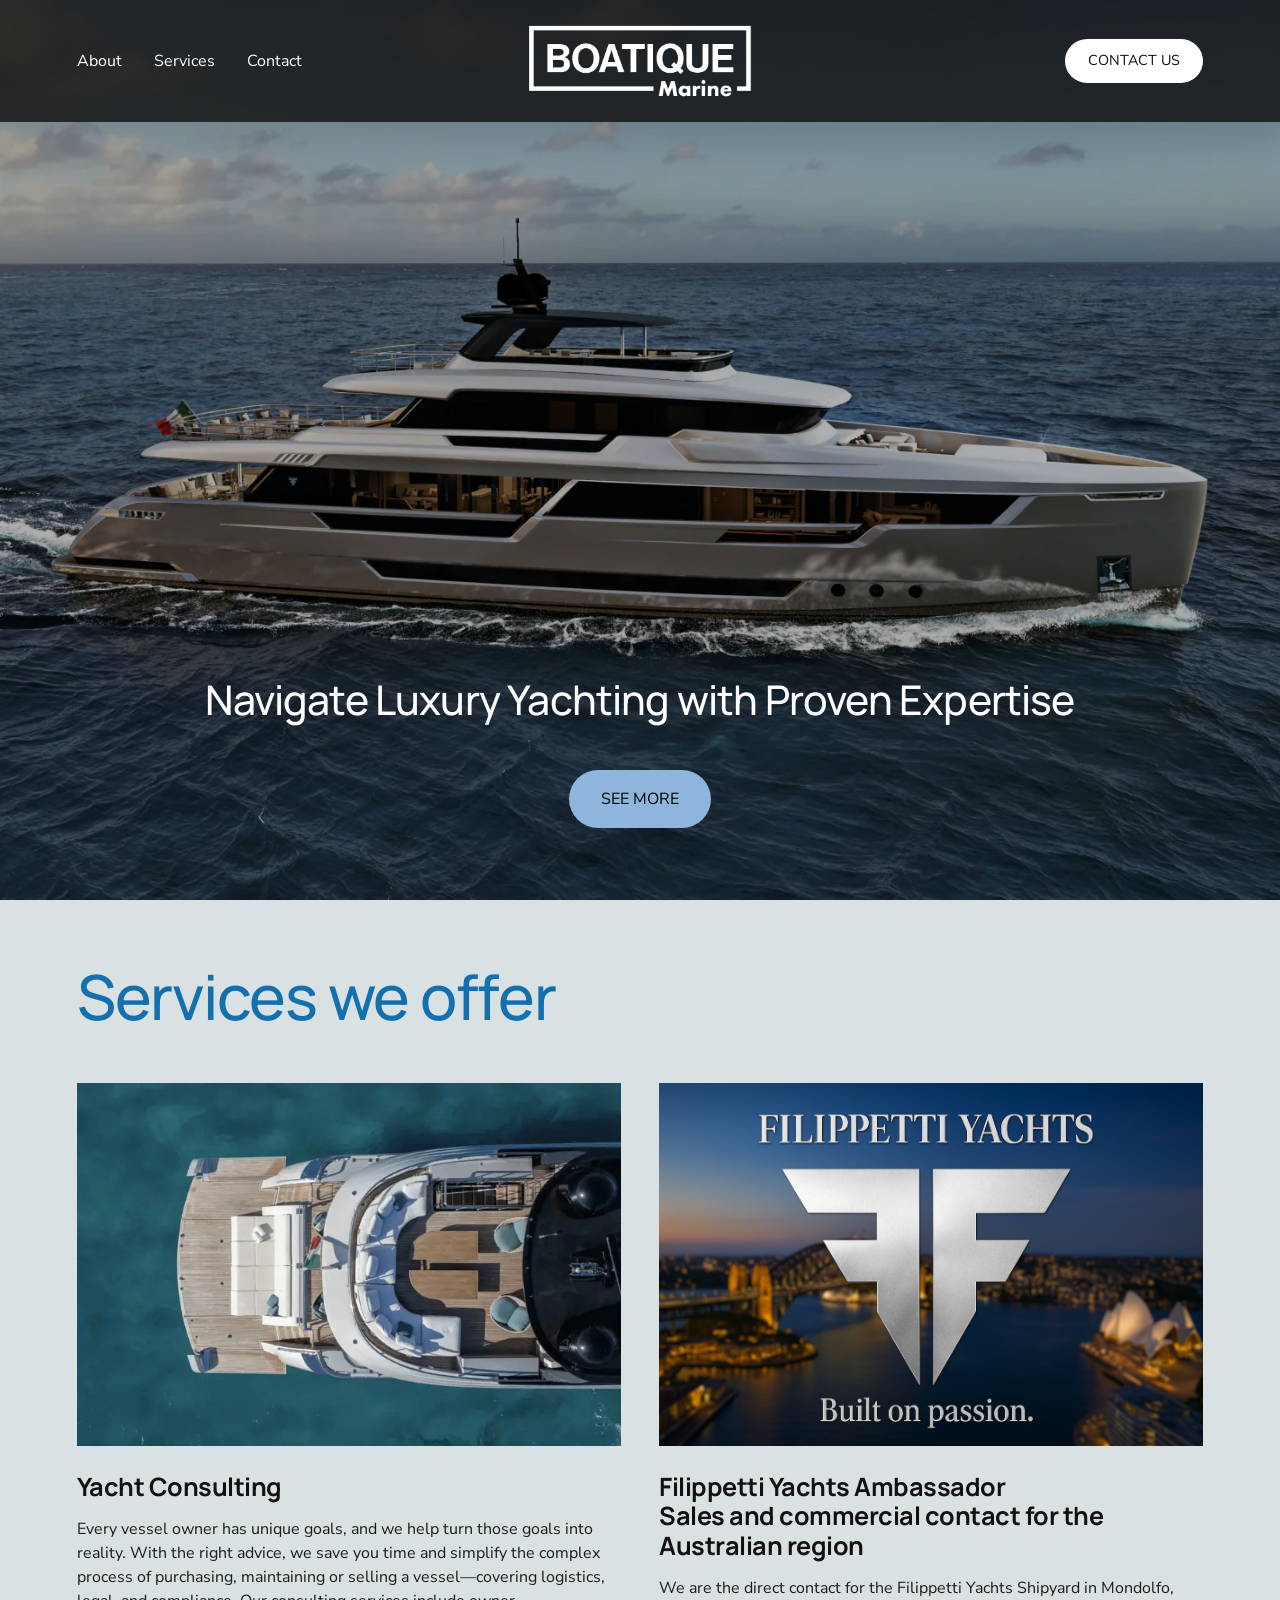
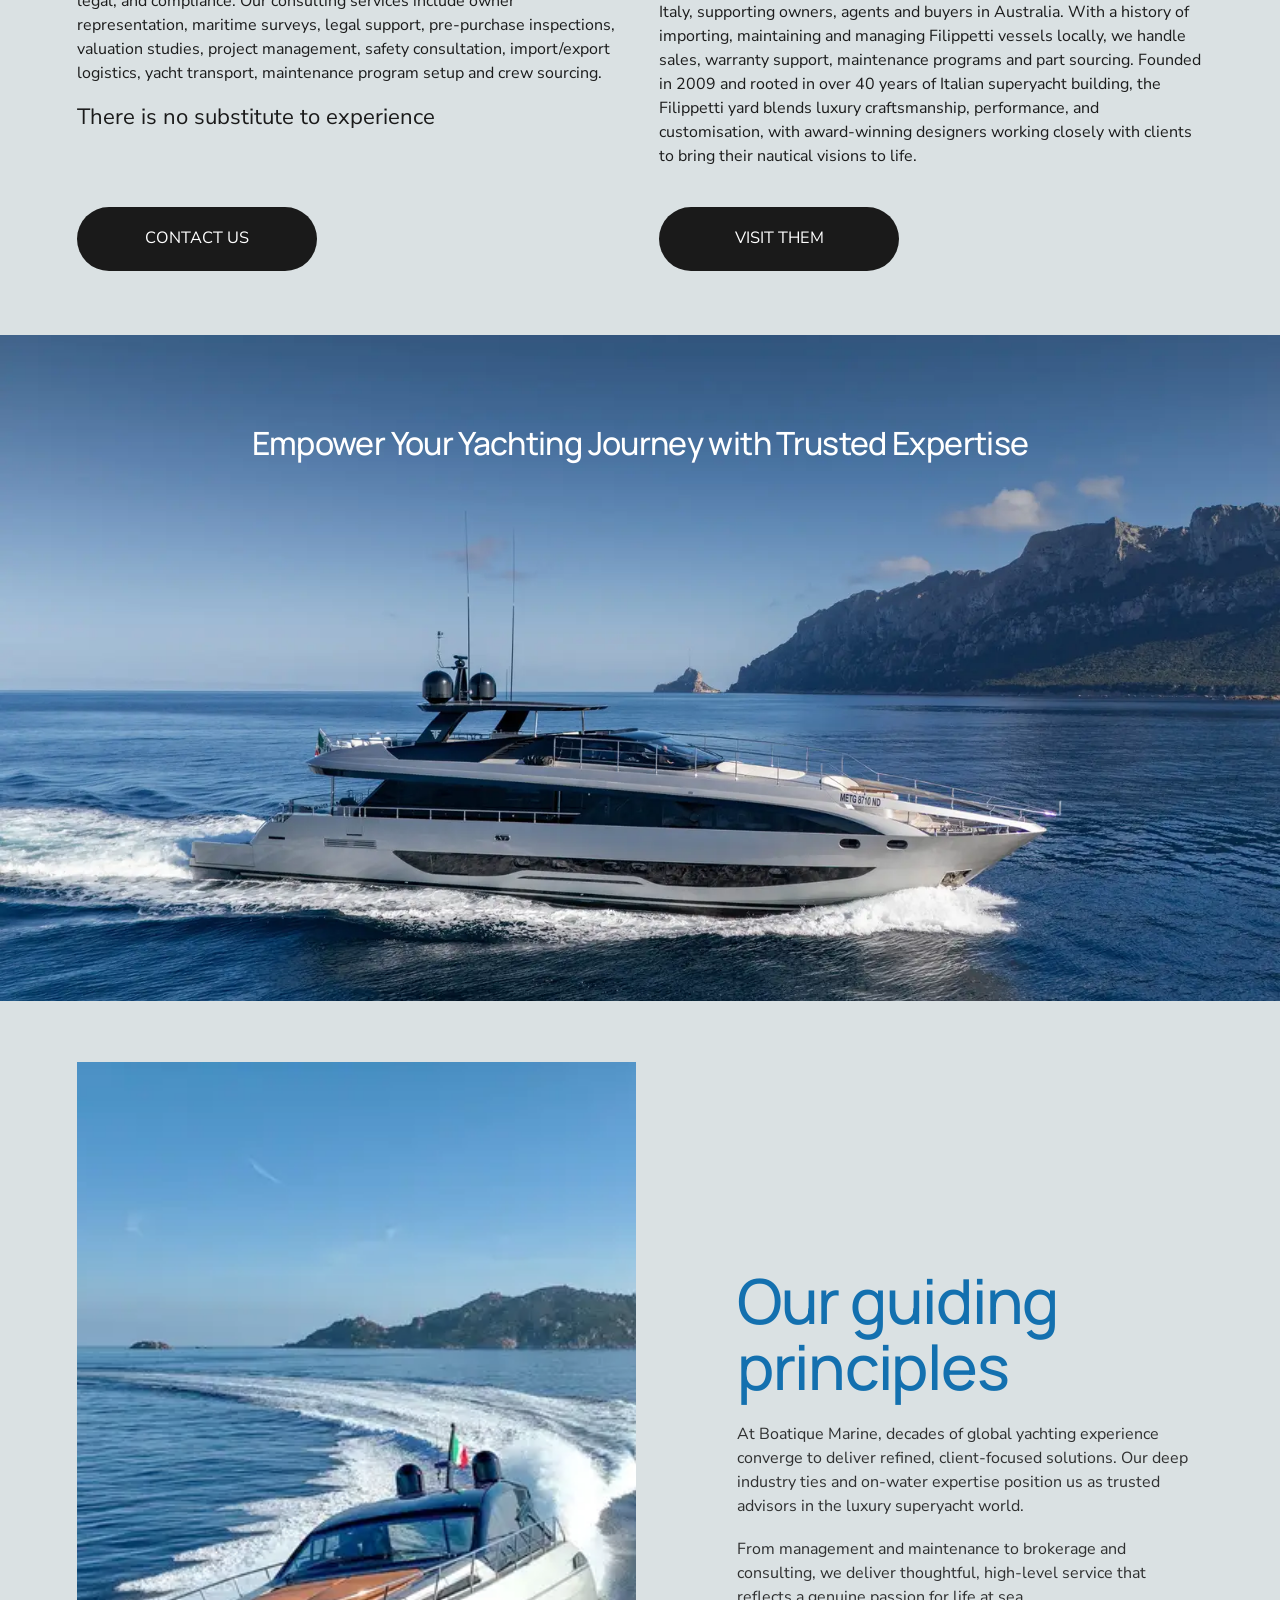
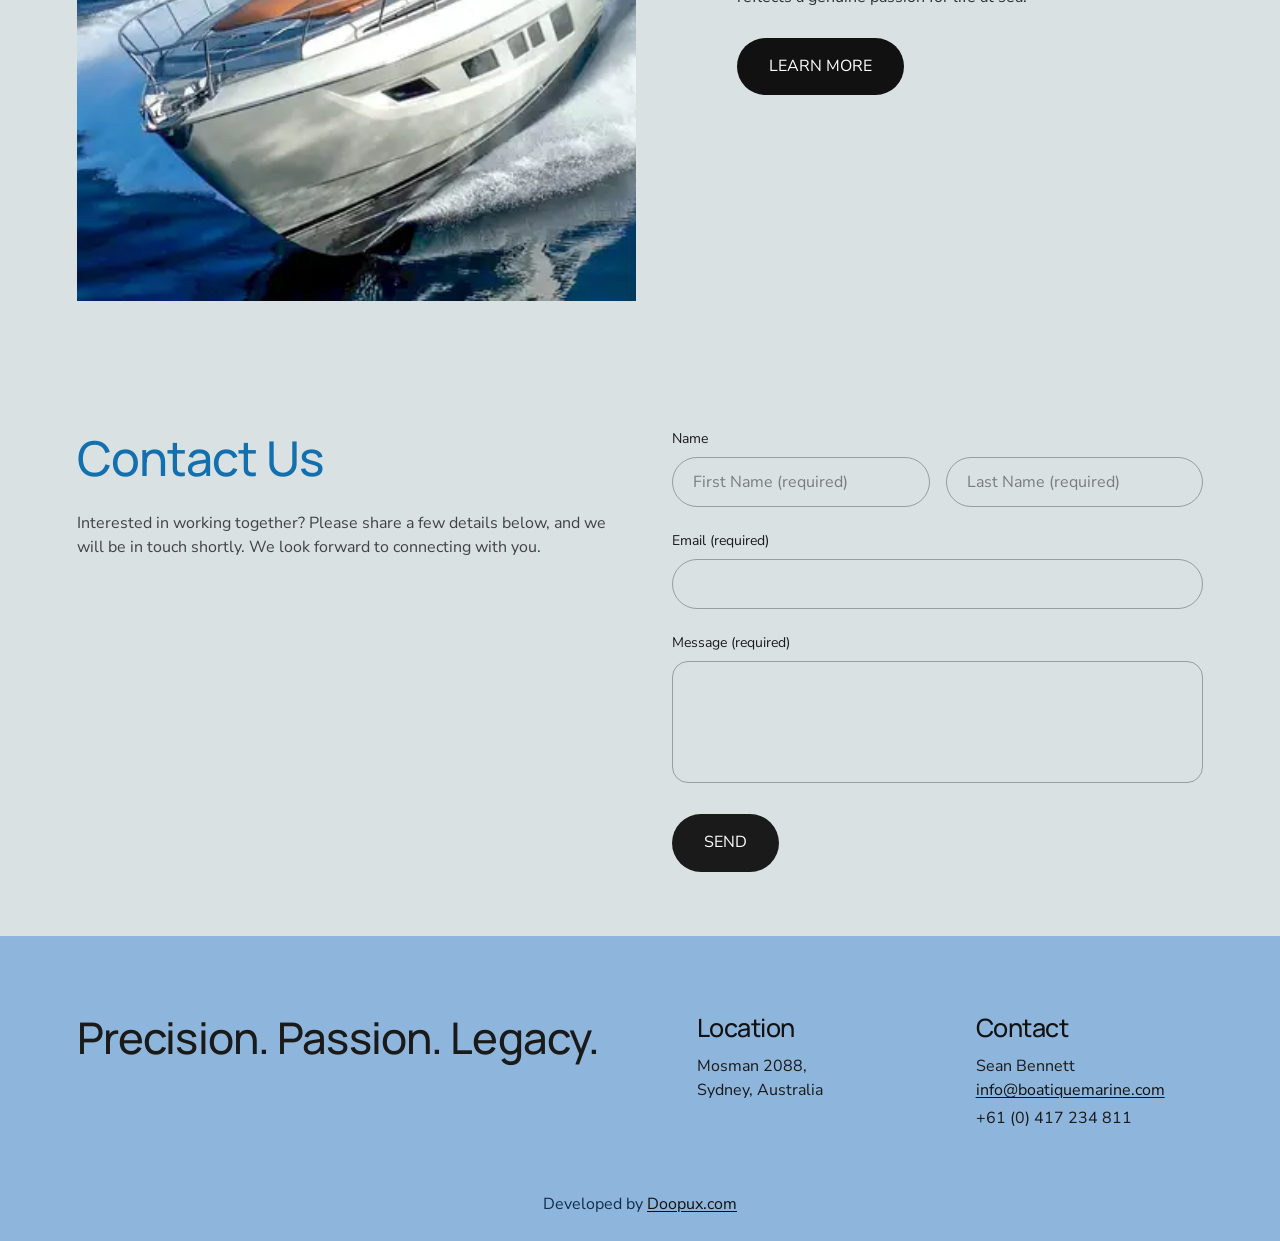
==== commit 326668af: "add full SEO layer: schema, OG, Twitter Cards, canonical, sitemap, robots, GA4, llms.txt link, optim" ====
--- a/index.html
+++ b/index.html
@@ -4,8 +4,208 @@
 <head>
   <meta charset="UTF-8">
   <meta name="viewport" content="width=device-width, initial-scale=1.0">
-  <title>Boatique Marine</title>
+  <title>Boatique Marine | Luxury Yacht Consulting & Filippetti Yachts Australia</title>
   <meta name="description" content="Boatique Marine offers yacht consulting, management and Filippetti Yachts representation across Australia.">
+  <link rel="canonical" href="https://boatiquemarine.com/">
+  
+  <!-- Open Graph -->
+  <meta property="og:title" content="Boatique Marine | Luxury Yacht Consulting & Filippetti Yachts Australia">
+  <meta property="og:description" content="Boatique Marine offers yacht consulting, management and Filippetti Yachts representation across Australia.">
+  <meta property="og:url" content="https://boatiquemarine.com/">
+  <meta property="og:type" content="website">
+  <meta property="og:image" content="https://boatiquemarine.com/images/hero-yacht.jpg">
+  <meta property="og:locale" content="en_AU">
+  
+  <!-- Twitter Cards -->
+  <meta name="twitter:card" content="summary_large_image">
+  <meta name="twitter:title" content="Boatique Marine | Luxury Yacht Consulting & Filippetti Yachts Australia">
+  <meta name="twitter:description" content="Boatique Marine offers yacht consulting, management and Filippetti Yachts representation across Australia.">
+  <meta name="twitter:image" content="https://boatiquemarine.com/images/hero-yacht.jpg">
+  
+  <!-- LLMs FAQ Reference -->
+  <link rel="alternate" type="text/plain" href="https://boatiquemarine.com/llms.txt" title="LLMs FAQ">
+  
+  <!-- Google tag (gtag.js) -->
+  <script async src="https://www.googletagmanager.com/gtag/js?id=G-8GCPEZECEH"></script>
+  <script>
+    window.dataLayer = window.dataLayer || [];
+    function gtag(){dataLayer.push(arguments);}
+    gtag('js', new Date());
+    gtag('config', 'G-8GCPEZECEH');
+  </script>
+  
+  <!-- Schema.org JSON-LD -->
+  <script type="application/ld+json">
+{
+  "@context": "https://schema.org",
+  "@graph": [
+    {
+      "@type": "Organization",
+      "@id": "https://boatiquemarine.com/#organization",
+      "name": "Boatique Marine",
+      "alternateName": "Boatique Marine Yacht Specialists",
+      "url": "https://boatiquemarine.com",
+      "logo": {
+        "@type": "ImageObject",
+        "url": "https://boatiquemarine.com/images/logo-white.png"
+      },
+      "description": "Yacht specialist company dedicated to facilitating luxury superyacht lifestyles and solutions. Offering yacht consulting, owner representation, vessel management, and serving as the official Filippetti Yachts Ambassador for Australia.",
+      "slogan": "Trusted Experience. Passion. Legacy.",
+      "foundingDate": "1987",
+      "foundingLocation": {
+        "@type": "Place",
+        "name": "Fremantle, Western Australia",
+        "description": "America's Cup 1987"
+      },
+      "areaServed": [
+        {
+          "@type": "Country",
+          "name": "Australia"
+        },
+        {
+          "@type": "Continent",
+          "name": "Europe"
+        },
+        {
+          "@type": "Continent",
+          "name": "Asia"
+        },
+        {
+          "@type": "Place",
+          "name": "Caribbean"
+        },
+        {
+          "@type": "Place",
+          "name": "South Pacific"
+        }
+      ],
+      "contactPoint": {
+        "@type": "ContactPoint",
+        "contactType": "Customer Service",
+        "telephone": "+61-417-234-811",
+        "email": "info@boatiquemarine.com",
+        "availableLanguage": [
+          "English"
+        ]
+      },
+      "address": {
+        "@type": "PostalAddress",
+        "streetAddress": "Mosman 2088",
+        "addressLocality": "Sydney",
+        "addressCountry": "AU"
+      },
+      "employee": {
+        "@type": "Person",
+        "name": "Sean Bennett",
+        "jobTitle": "Contact Person"
+      },
+      "knowsAbout": [
+        "Yacht Consulting",
+        "Superyacht Management",
+        "Yacht Brokerage",
+        "Maritime Surveys",
+        "Pre-purchase Inspections",
+        "Vessel Valuation",
+        "New Build Project Management",
+        "Yacht Refit Management",
+        "Maritime Legal Support",
+        "Yacht Import/Export",
+        "Crew Sourcing",
+        "Maritime Safety Compliance",
+        "Luxury Yachts",
+        "Filippetti Yachts"
+      ],
+      "hasOfferCatalog": {
+        "@type": "OfferCatalog",
+        "name": "Yacht Services",
+        "itemListElement": [
+          {
+            "@type": "Offer",
+            "itemOffered": {
+              "@type": "Service",
+              "name": "Yacht Consulting",
+              "description": "Comprehensive yacht consulting including owner representation, maritime surveys, pre-purchase inspections, valuation studies, and project management."
+            }
+          },
+          {
+            "@type": "Offer",
+            "itemOffered": {
+              "@type": "Service",
+              "name": "Vessel Management",
+              "description": "Maintenance program setup, crew sourcing, and ongoing vessel management services."
+            }
+          },
+          {
+            "@type": "Offer",
+            "itemOffered": {
+              "@type": "Service",
+              "name": "Filippetti Yachts Sales",
+              "description": "Official sales and commercial contact for Filippetti Yachts in Australia."
+            }
+          },
+          {
+            "@type": "Offer",
+            "itemOffered": {
+              "@type": "Service",
+              "name": "Import/Export Logistics",
+              "description": "Facilitating yacht transport and import/export of vessels with regulatory compliance."
+            }
+          }
+        ]
+      }
+    },
+    {
+      "@type": "WebSite",
+      "@id": "https://boatiquemarine.com/#website",
+      "url": "https://boatiquemarine.com",
+      "name": "Boatique Marine",
+      "publisher": {
+        "@id": "https://boatiquemarine.com/#organization"
+      },
+      "inLanguage": "en"
+    },
+    {
+      "@type": "ProfessionalService",
+      "@id": "https://boatiquemarine.com/#business",
+      "name": "Boatique Marine",
+      "image": "https://boatiquemarine.com/images/hero-yacht.jpg",
+      "priceRange": "$$$",
+      "currenciesAccepted": "AUD",
+      "paymentAccepted": [
+        "Bank Transfer",
+        "Wire Transfer"
+      ],
+      "openingHoursSpecification": {
+        "@type": "OpeningHoursSpecification",
+        "dayOfWeek": [
+          "Monday",
+          "Tuesday",
+          "Wednesday",
+          "Thursday",
+          "Friday"
+        ],
+        "opens": "09:00",
+        "closes": "17:00"
+      },
+      "location": {
+        "@type": "Place",
+        "name": "Boatique Marine Headquarters",
+        "address": {
+          "@type": "PostalAddress",
+          "streetAddress": "Mosman 2088",
+          "addressLocality": "Sydney",
+          "addressCountry": "AU"
+        },
+        "geo": {
+          "@type": "GeoCoordinates",
+          "latitude": "-33.8239",
+          "longitude": "151.2398"
+        }
+      }
+    }
+  ]
+}
+  </script>
   <link rel="preconnect" href="https://fonts.googleapis.com">
   <link rel="preconnect" href="https://fonts.gstatic.com" crossorigin>
   <link href="https://fonts.googleapis.com/css2?family=Manrope:wght@500&family=Nunito+Sans:wght@400;500&display=swap"
--- a/css/styles.css
+++ b/css/styles.css
@@ -24,9 +24,9 @@
   --layout-column-gap: clamp(1.5rem, 3vw, 3.5rem);
   --content-grid-gap: clamp(1.75rem, 3vw, 3.25rem);
   --guiding-focus-x: 31%;
-  --guiding-focus-y: 58%;
-  --about-focus-x: 56%;
-  --about-focus-y: 34%;
+  --guiding-focus-y: 56%;
+  --about-focus-x: 46%;
+  --about-focus-y: 50%;
   --font-heading: "Manrope", "Avenir Next", "Segoe UI", "Helvetica Neue", Arial, sans-serif;
   --font-body: "Nunito Sans", "Avenir Next", "Segoe UI", "Helvetica Neue", Arial, sans-serif;
 }
@@ -413,12 +413,12 @@
   display: inline-flex;
   align-items: center;
   justify-content: center;
-  padding: var(--btn-padding-y) var(--btn-padding-x);
+  padding: calc(var(--btn-padding-y) * 0.8) calc(var(--btn-padding-x) * 0.8);
   border-radius: 9999px;
   background-color: #ffffff;
   color: #111111;
   font-family: var(--font-body);
-  font-size: 1rem;
+  font-size: 0.9rem;
   font-weight: 400;
   letter-spacing: 0;
   line-height: 1.2;
@@ -1188,6 +1188,14 @@
   color: rgba(17, 17, 17, 0.95);
 }
 
+.home-page #services .group:first-child .aspect-locked {
+  object-position: 45% 50%;
+}
+
+.home-page #services .group:last-child .aspect-locked {
+  object-position: 79% 50%;
+}
+
 .home-page .split-heading {
   line-height: calc(1.2 * (1 + (1 - 4) / 25));
   font-size: calc((4 - 1) * calc(.012 * min(100svh, 900px)) + 1rem);
@@ -1455,8 +1463,8 @@
   }
 
   .nav-cta {
-    padding: var(--btn-padding-y) var(--btn-padding-x);
-    font-size: 1rem;
+    padding: calc(var(--btn-padding-y) * 0.8) calc(var(--btn-padding-x) * 0.8);
+    font-size: 0.9rem;
     letter-spacing: 0;
     line-height: 1.2;
   }
@@ -1478,7 +1486,7 @@
     object-position: 50% 45%;
   }
 
-  .hero-title { font-size: 2.8rem; }
+  .hero-title { font-size: clamp(2rem, 3.2vw, 2.8rem); }
   .logo-img { height: 77px; }
   .navbar-inner { padding: 0 var(--page-gutter); }
   .hero-btn { font-size: 1rem; }
@@ -1512,11 +1520,13 @@
   }
 
   .home-page #services .group:first-child .aspect-locked {
-    object-position: 56% 48%;
+    aspect-ratio: auto;
+    height: auto;
+    object-position: 45% 50%;
   }
 
   .home-page #services .group:last-child .aspect-locked {
-    object-position: 50% 55%;
+    object-position: 50% 50%;
   }
 
   .section {
@@ -1626,11 +1636,11 @@
   }
 
   .services-page .consulting-media-mobile .square-mask-img {
-    object-position: 50% 58%;
+    object-position: 50% 50%;
   }
 
   .services-page .filippetti-media-mobile .square-mask-img {
-    object-position: 52% 56%;
+    object-position: 81% 56%;
   }
 
   .about-page .media-mask .img-cover {
@@ -1762,7 +1772,15 @@
 }
 
 @media (min-width: 990px) {
-  .about-page .main-offset > .section:first-child .grid-2,
+  .hero-title {
+    white-space: nowrap;
+    max-width: none;
+    padding-left: 0;
+    padding-right: 0;
+    font-size: clamp(2rem, 3.2vw, 2.8rem);
+    line-height: 1.1;
+  }
+
   .contact-page .main-offset > .section:first-child .grid-2 {
     grid-template-columns: repeat(2, minmax(0, 1fr));
     column-gap: var(--content-grid-gap);
@@ -1770,10 +1788,15 @@
     align-items: start;
   }
 
+  .about-page .main-offset > .section:first-child .grid-2 {
+    grid-template-columns: repeat(2, minmax(0, 1fr));
+    column-gap: 36px;
+    row-gap: clamp(1.75rem, 2.6vw, 2.4rem);
+    align-items: stretch;
+  }
+
   .about-page .main-offset > .section:first-child .grid-2 > :last-child {
-    justify-self: end;
     align-self: stretch;
-    width: min(100%, 22rem);
   }
 
   .about-page .main-offset > .section:first-child .grid-2 > :last-child > div {
@@ -1787,6 +1810,7 @@
 
   .about-page .main-offset > .section:first-child .grid-2 > :last-child .img-cover {
     height: 100% !important;
+    object-position: var(--about-focus-x) var(--about-focus-y);
   }
 
   .services-page .main-offset .container {
@@ -1795,9 +1819,10 @@
   }
 
   .services-page .service-row {
-    grid-template-columns: minmax(0, 11fr) var(--layout-column-gap) minmax(0, 11fr);
-    column-gap: var(--layout-column-gap);
+    grid-template-columns: repeat(2, minmax(0, 1fr));
+    column-gap: var(--content-grid-gap);
     row-gap: clamp(1.75rem, 2.6vw, 2.4rem);
+    align-items: stretch;
   }
 
   .services-page .service-row > :first-child,
@@ -1807,7 +1832,7 @@
   }
 
   .services-page .service-row > :last-child {
-    grid-column: 3;
+    grid-column: 2;
   }
 
   .services-page .service-row-consulting .animate-on-scroll[data-animate="slide-in-right"] {
@@ -1824,19 +1849,21 @@
 
   .services-page .service-row-consulting .consulting-media-desktop {
     height: 100%;
-    width: min(100%, 23rem);
-    margin-right: auto;
+    width: 100%;
+    max-width: none;
+    margin-right: 0;
   }
 
   .services-page .service-row-consulting .consulting-media-desktop .consulting-media {
     height: 100%;
-    min-height: 100%;
+    min-height: 0;
     aspect-ratio: auto;
   }
 
   .services-page .service-row-consulting .consulting-media-desktop .square-mask-img {
-    height: 100%;
-    object-position: 50% 58%;
+    height: 100% !important;
+    object-fit: cover;
+    object-position: 50% 50%;
   }
 
   .services-page .service-row-filippetti > :last-child {
@@ -1845,19 +1872,21 @@
 
   .services-page .service-row-filippetti .filippetti-media-desktop {
     height: 100%;
-    width: min(100%, 23rem);
-    margin-left: auto;
+    width: 100%;
+    max-width: none;
+    margin-left: 0;
   }
 
   .services-page .service-row-filippetti .filippetti-media-desktop .filippetti-media {
     height: 100%;
-    min-height: 100%;
+    min-height: 0;
     aspect-ratio: auto;
   }
 
   .services-page .service-row-filippetti .filippetti-media-desktop .square-mask-img {
-    height: 100%;
-    object-position: 85% 50%;
+    height: 100% !important;
+    object-fit: cover;
+    object-position: 81% 56%;
   }
 
   .services-page .consulting-media-desktop,
@@ -1872,6 +1901,86 @@
 
   .about-page .main-offset > .section:first-child .grid-2 > :last-child {
     display: block !important;
+  }
+}
+
+/* Explicit media-visibility guards to avoid duplicated mobile/desktop images */
+.about-page .about-media-mobile,
+.services-page .service-media-mobile {
+  display: block;
+}
+
+.about-page .about-media-desktop,
+.services-page .service-media-desktop {
+  display: none;
+}
+
+@media (min-width: 768px) {
+  .about-page .about-media-mobile,
+  .services-page .service-media-mobile {
+    display: none !important;
+  }
+
+  .about-page .about-media-desktop,
+  .services-page .service-media-desktop {
+    display: block !important;
+  }
+}
+
+/* Services image masking logic (same robust pattern used in about) */
+.services-page .service-row .square-mask {
+  position: relative;
+  width: 100%;
+  overflow: hidden;
+}
+
+.services-page .service-row .square-mask-img {
+  width: 100%;
+  height: 100% !important;
+  display: block;
+  object-fit: cover !important;
+  object-position: var(--service-mask-focus-x, 50%) var(--service-mask-focus-y, 50%) !important;
+}
+
+.services-page .service-row-consulting .square-mask {
+  --service-mask-focus-x: 50%;
+  --service-mask-focus-y: 50%;
+}
+
+.services-page .service-row-filippetti .square-mask {
+  --service-mask-focus-x: 81%;
+  --service-mask-focus-y: 56%;
+}
+
+@media (min-width: 990px) {
+  .services-page .service-media-desktop,
+  .services-page .service-media-desktop > .square-mask {
+    width: 100%;
+    height: 100%;
+  }
+
+  .services-page .service-media-desktop > .square-mask {
+    position: relative;
+    aspect-ratio: auto;
+    min-height: 0;
+  }
+
+  .services-page .service-media-desktop > .square-mask > .square-mask-img {
+    position: absolute;
+    inset: 0;
+    width: 100%;
+    height: 100% !important;
+    object-fit: cover !important;
+  }
+
+  .services-page .service-row-consulting .service-media-desktop .square-mask {
+    --service-mask-focus-x: 50%;
+    --service-mask-focus-y: 50%;
+  }
+
+  .services-page .service-row-filippetti .service-media-desktop .square-mask {
+    --service-mask-focus-x: 81%;
+    --service-mask-focus-y: 56%;
   }
 }
 
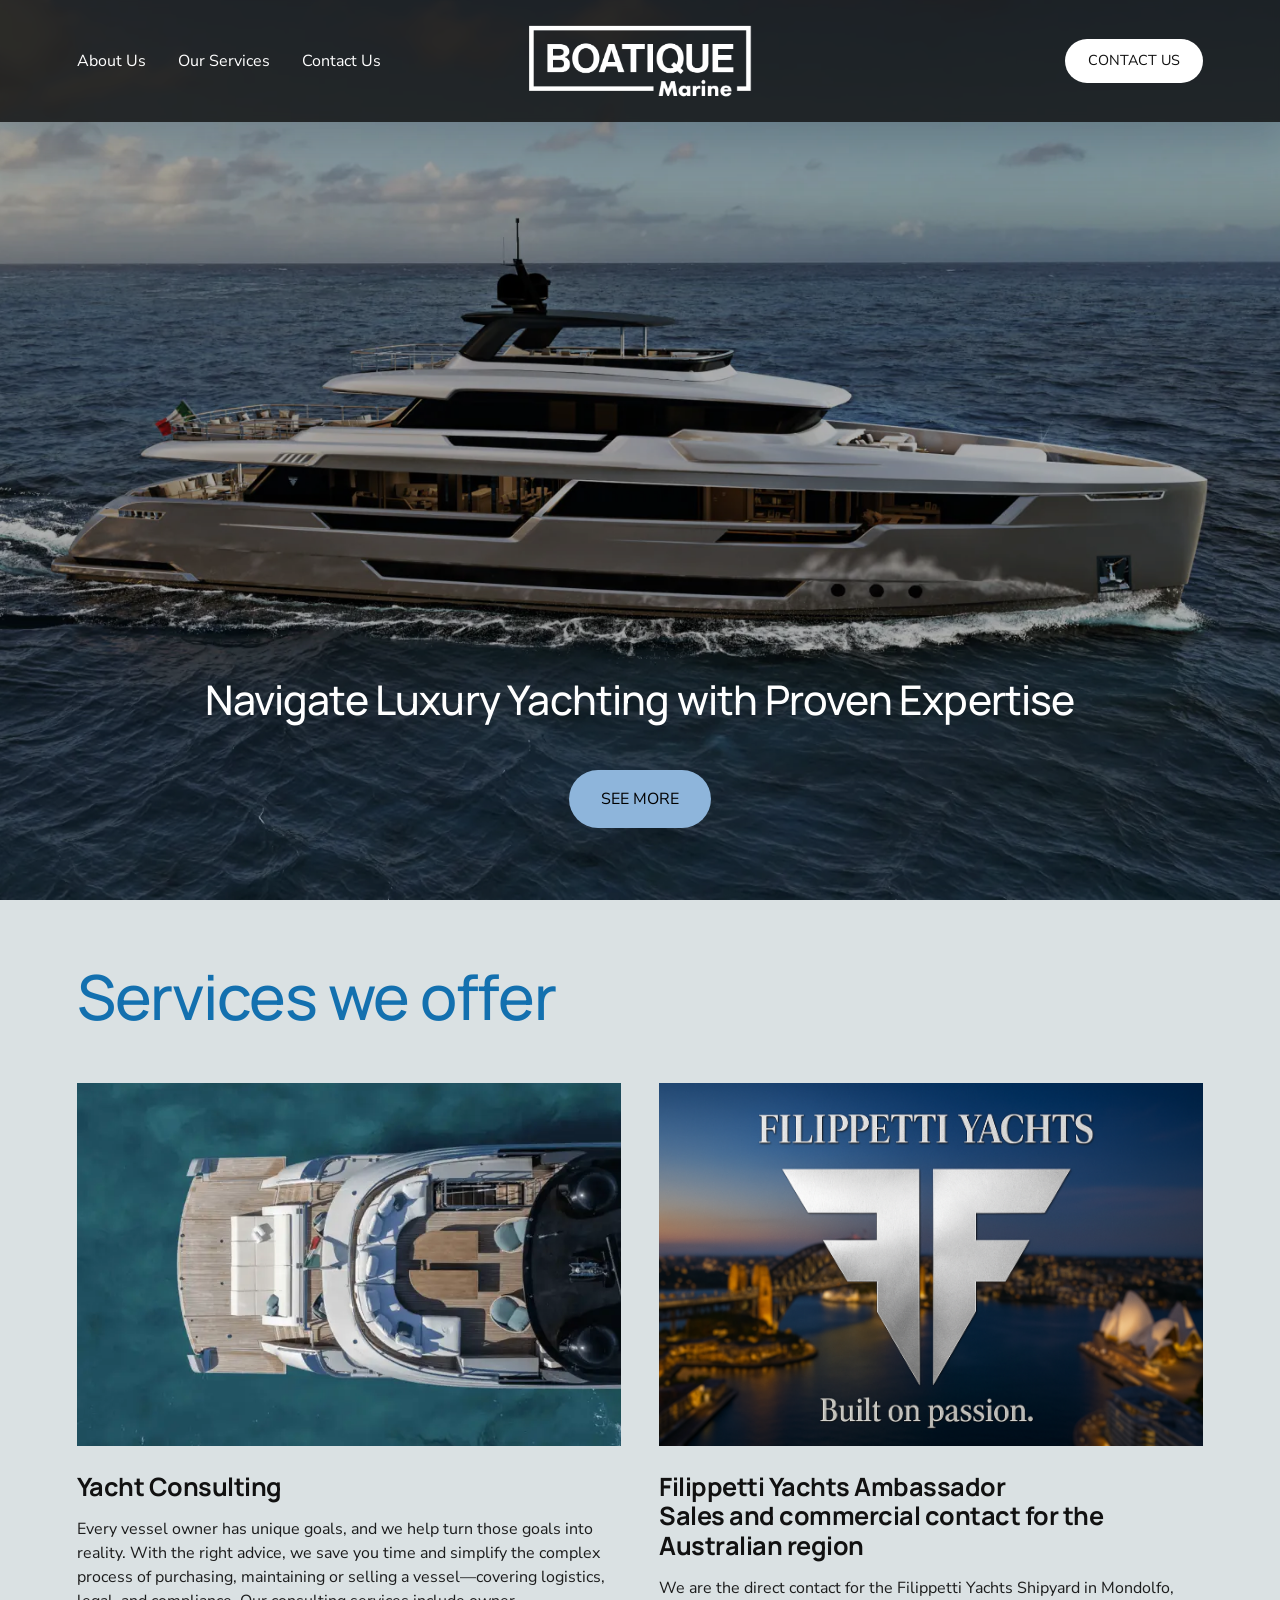
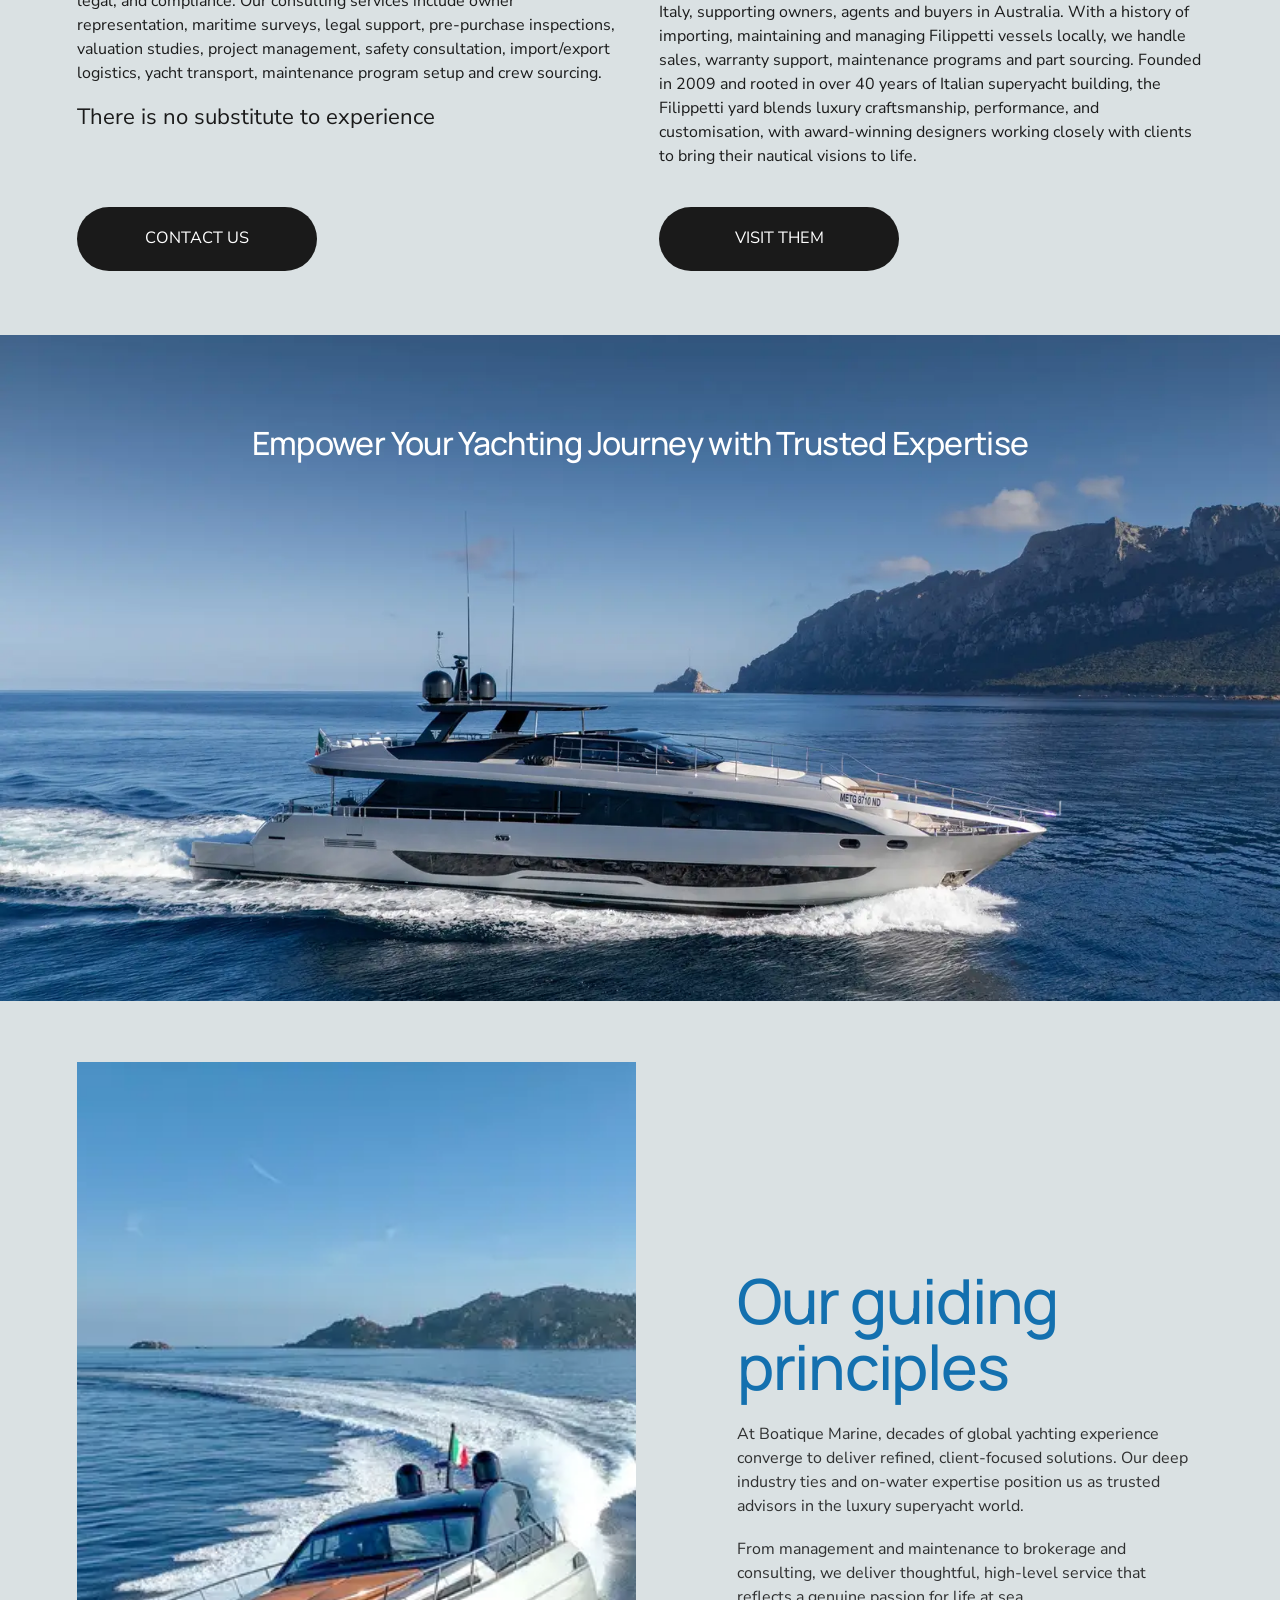
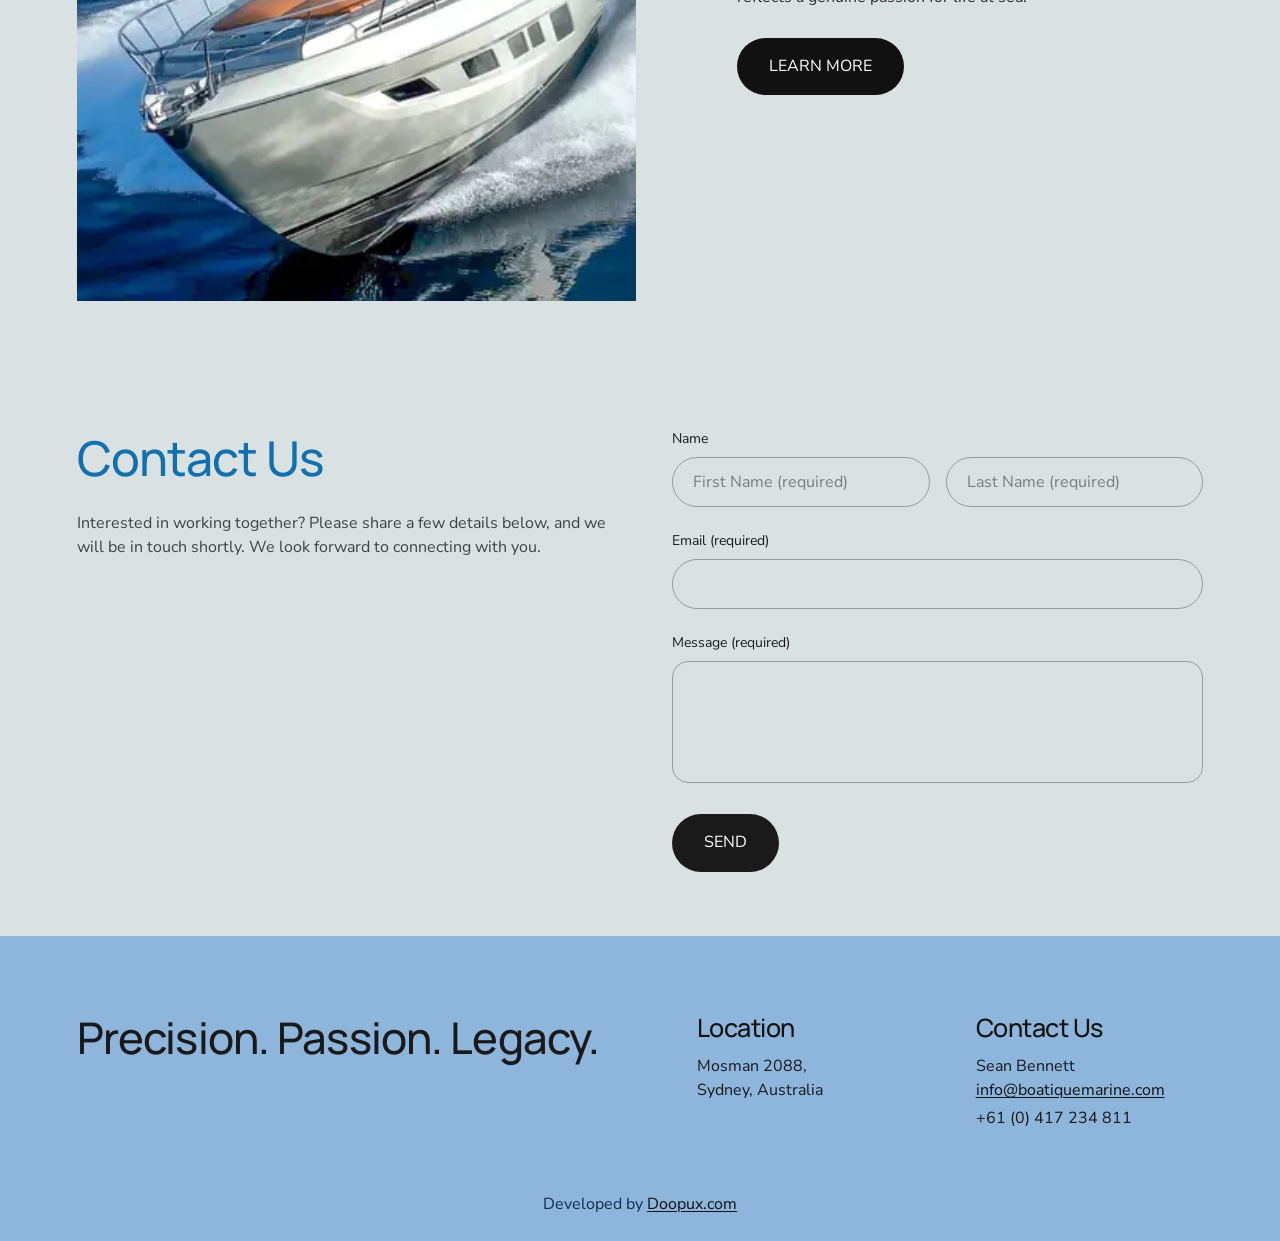
==== commit dfee5692: "add BreadcrumbList schema, SearchAction, descriptive nav anchors for Sitelinks optimization" ====
--- a/index.html
+++ b/index.html
@@ -162,7 +162,15 @@
       "publisher": {
         "@id": "https://boatiquemarine.com/#organization"
       },
-      "inLanguage": "en"
+      "inLanguage": "en",
+      "potentialAction": {
+        "@type": "SearchAction",
+        "target": {
+          "@type": "EntryPoint",
+          "urlTemplate": "https://boatiquemarine.com/?search={search_term_string}"
+        },
+        "query-input": "required name=search_term_string"
+      }
     },
     {
       "@type": "ProfessionalService",
@@ -222,9 +230,9 @@
   <nav class="navbar" id="navbar">
     <div class="navbar-inner">
       <div class="nav-links">
-        <a href="./about.html" class="nav-link" data-page="about">About</a>
-        <a href="./services.html" class="nav-link" data-page="services">Services</a>
-        <a href="./contact.html" class="nav-link" data-page="contact">Contact</a>
+        <a href="./about.html" class="nav-link" data-page="about">About Us</a>
+        <a href="./services.html" class="nav-link" data-page="services">Our Services</a>
+        <a href="./contact.html" class="nav-link" data-page="contact">Contact Us</a>
       </div>
       <a href="./index.html" class="logo-box flex-shrink-0">
         <img src="./images/logo-white.webp" alt="Boatique Marine" class="logo-img" width="648" height="225"
@@ -247,9 +255,9 @@
   <!-- Full Screen Mobile Menu -->
   <div class="mobile-nav" id="mobile-nav">
     <div class="mobile-nav-content">
-      <a href="./about.html" class="mobile-nav-link" data-page="about">About</a>
-      <a href="./services.html" class="mobile-nav-link" data-page="services">Services</a>
-      <a href="./contact.html" class="mobile-nav-link" data-page="contact">Contact</a>
+      <a href="./about.html" class="mobile-nav-link" data-page="about">About Us</a>
+      <a href="./services.html" class="mobile-nav-link" data-page="services">Our Services</a>
+      <a href="./contact.html" class="mobile-nav-link" data-page="contact">Contact Us</a>
     </div>
   </div>
 
@@ -433,7 +441,7 @@
           <p class="footer-text">Mosman 2088,<br>Sydney, Australia</p>
         </div>
         <div class="animate-on-scroll" data-animate="fade-in-up" data-delay="200">
-          <h4 class="footer-heading">Contact</h4>
+          <h4 class="footer-heading">Contact Us</h4>
           <div class="footer-text">
             <p>Sean Bennett</p>
             <a href="mailto:info@boatiquemarine.com" class="footer-link">info@boatiquemarine.com</a>
